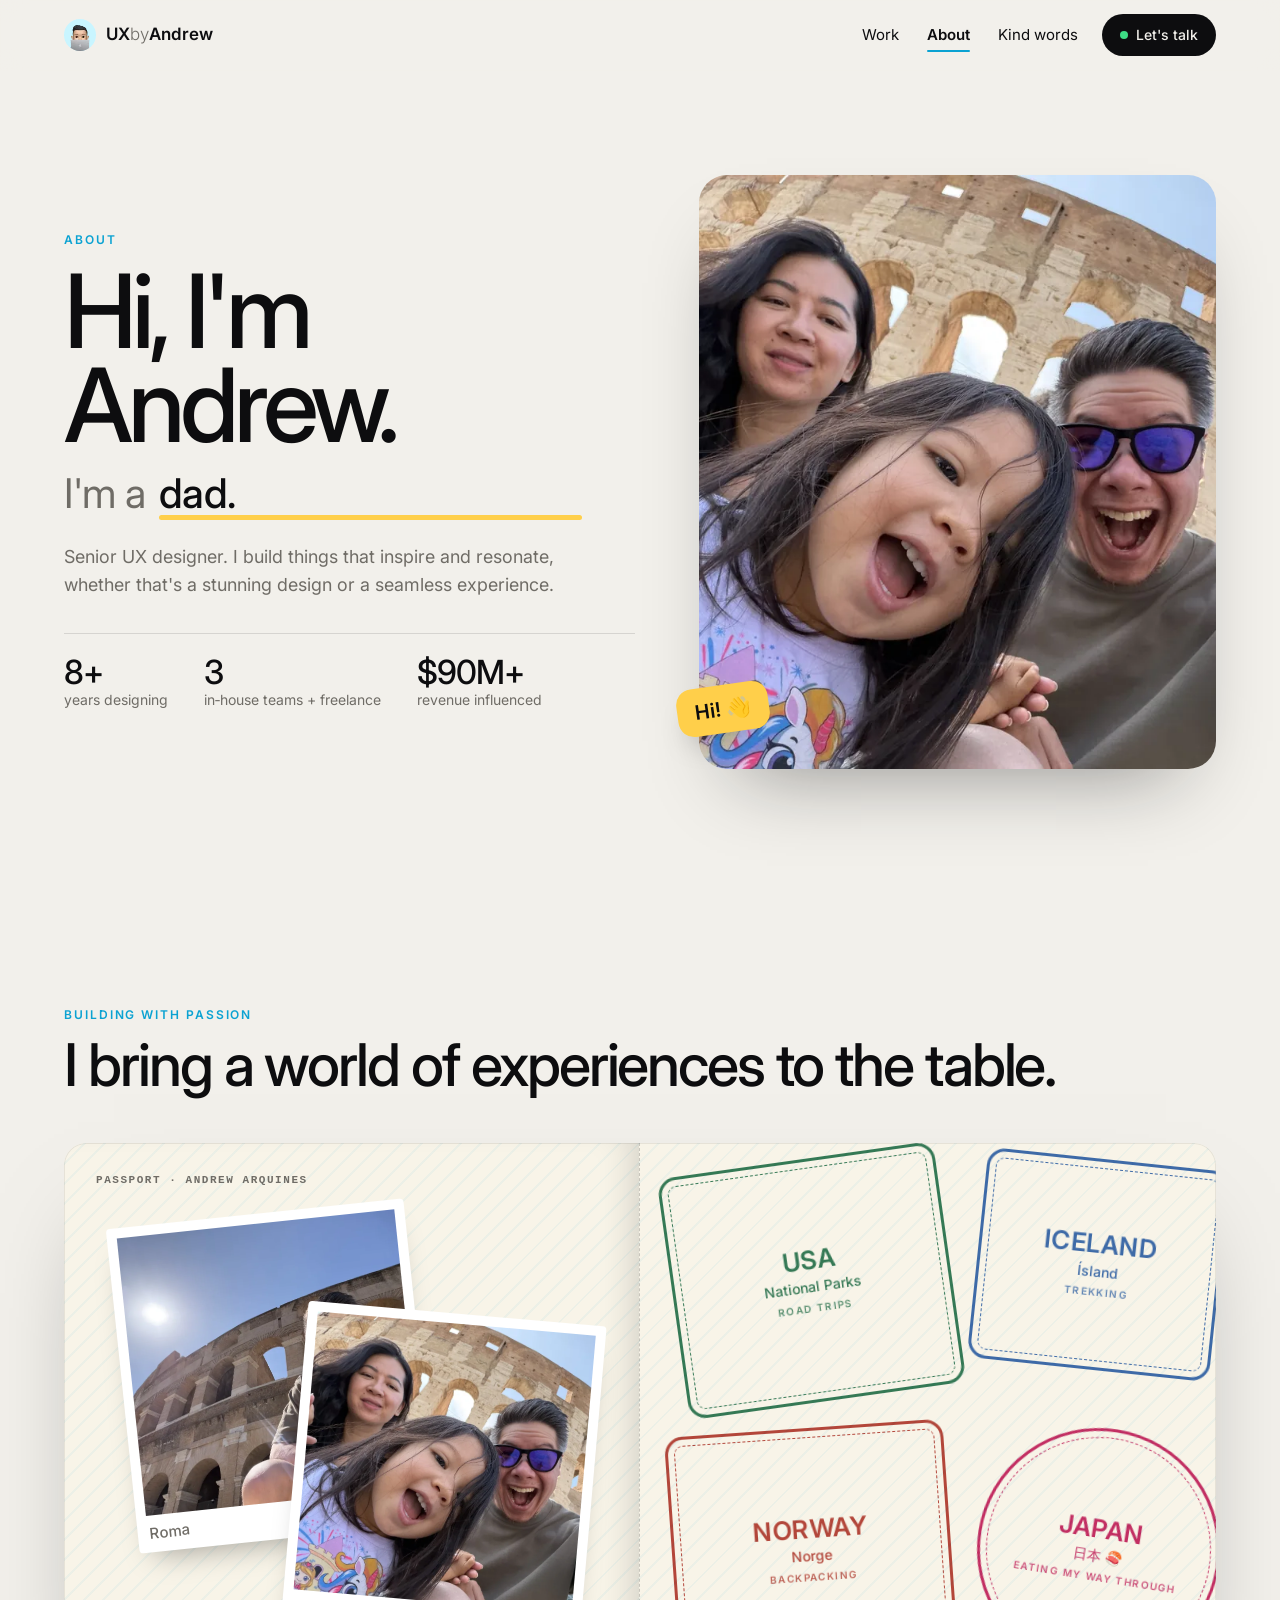
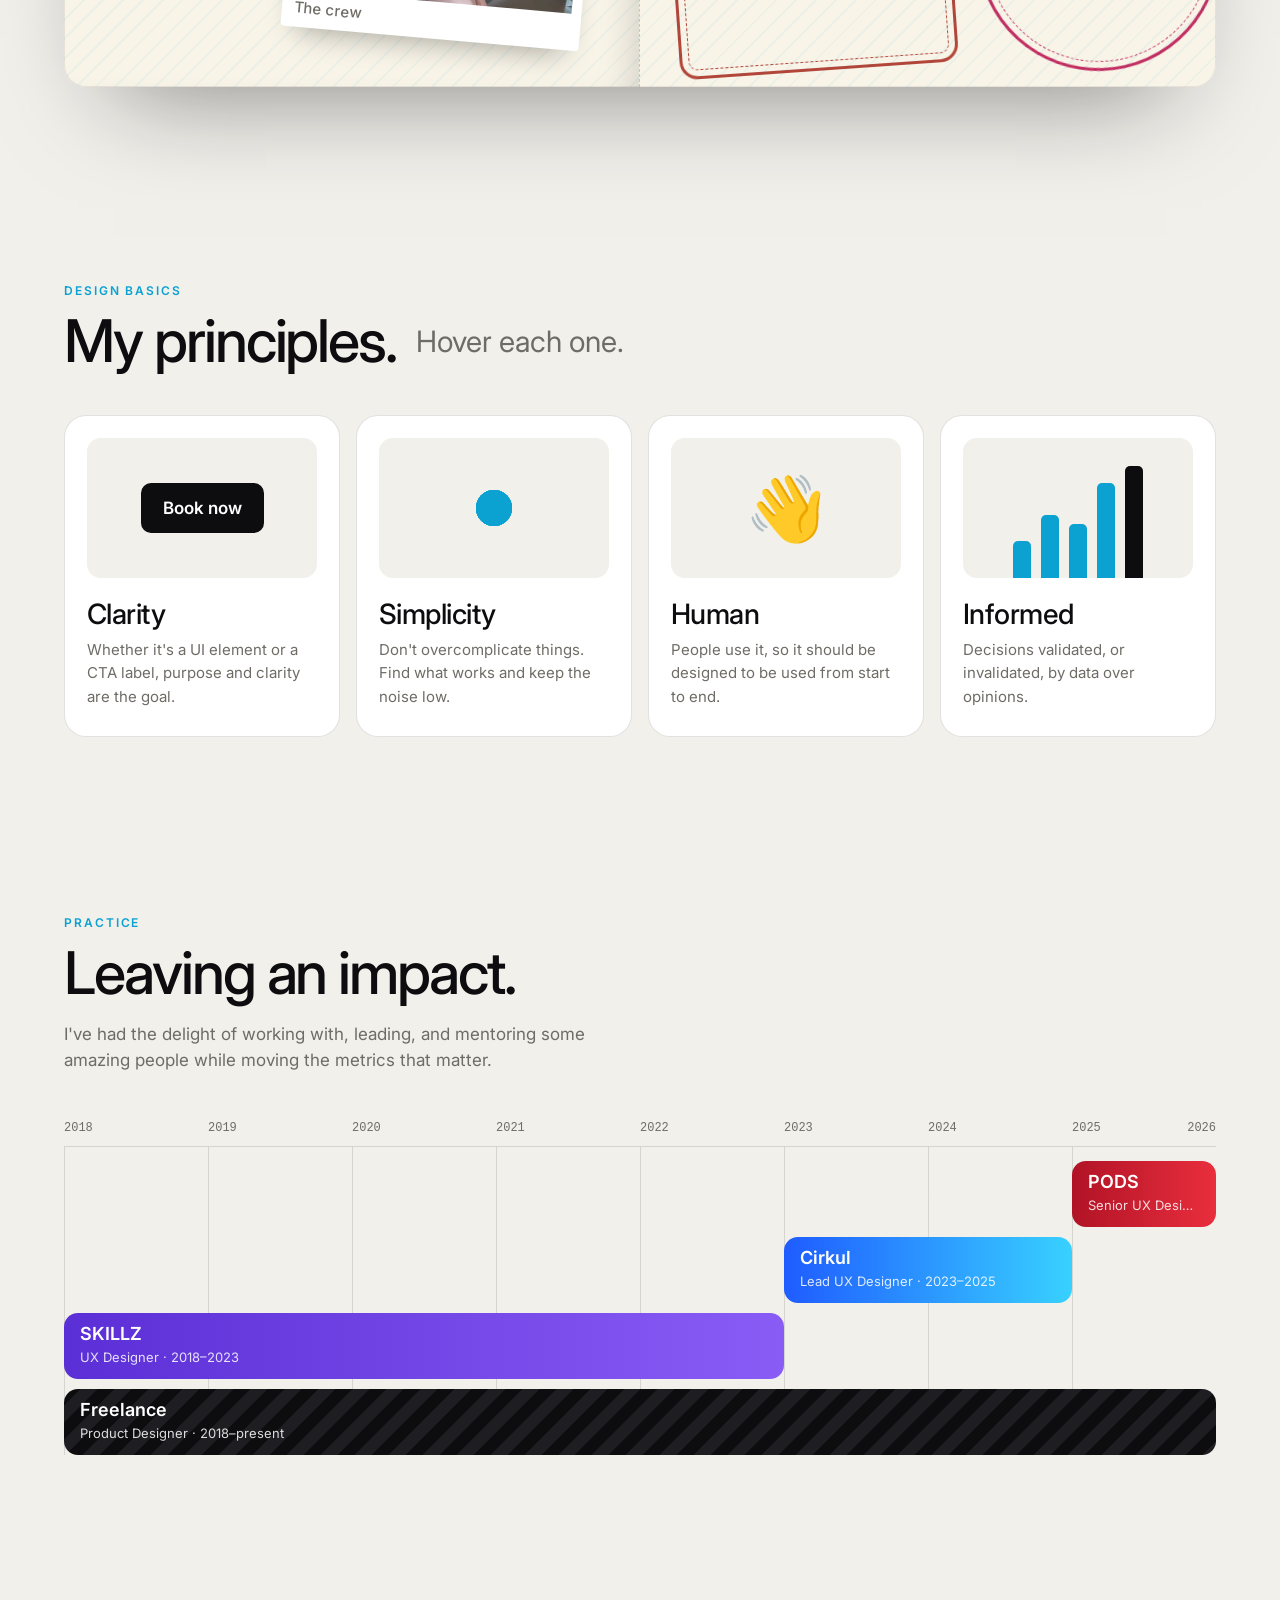
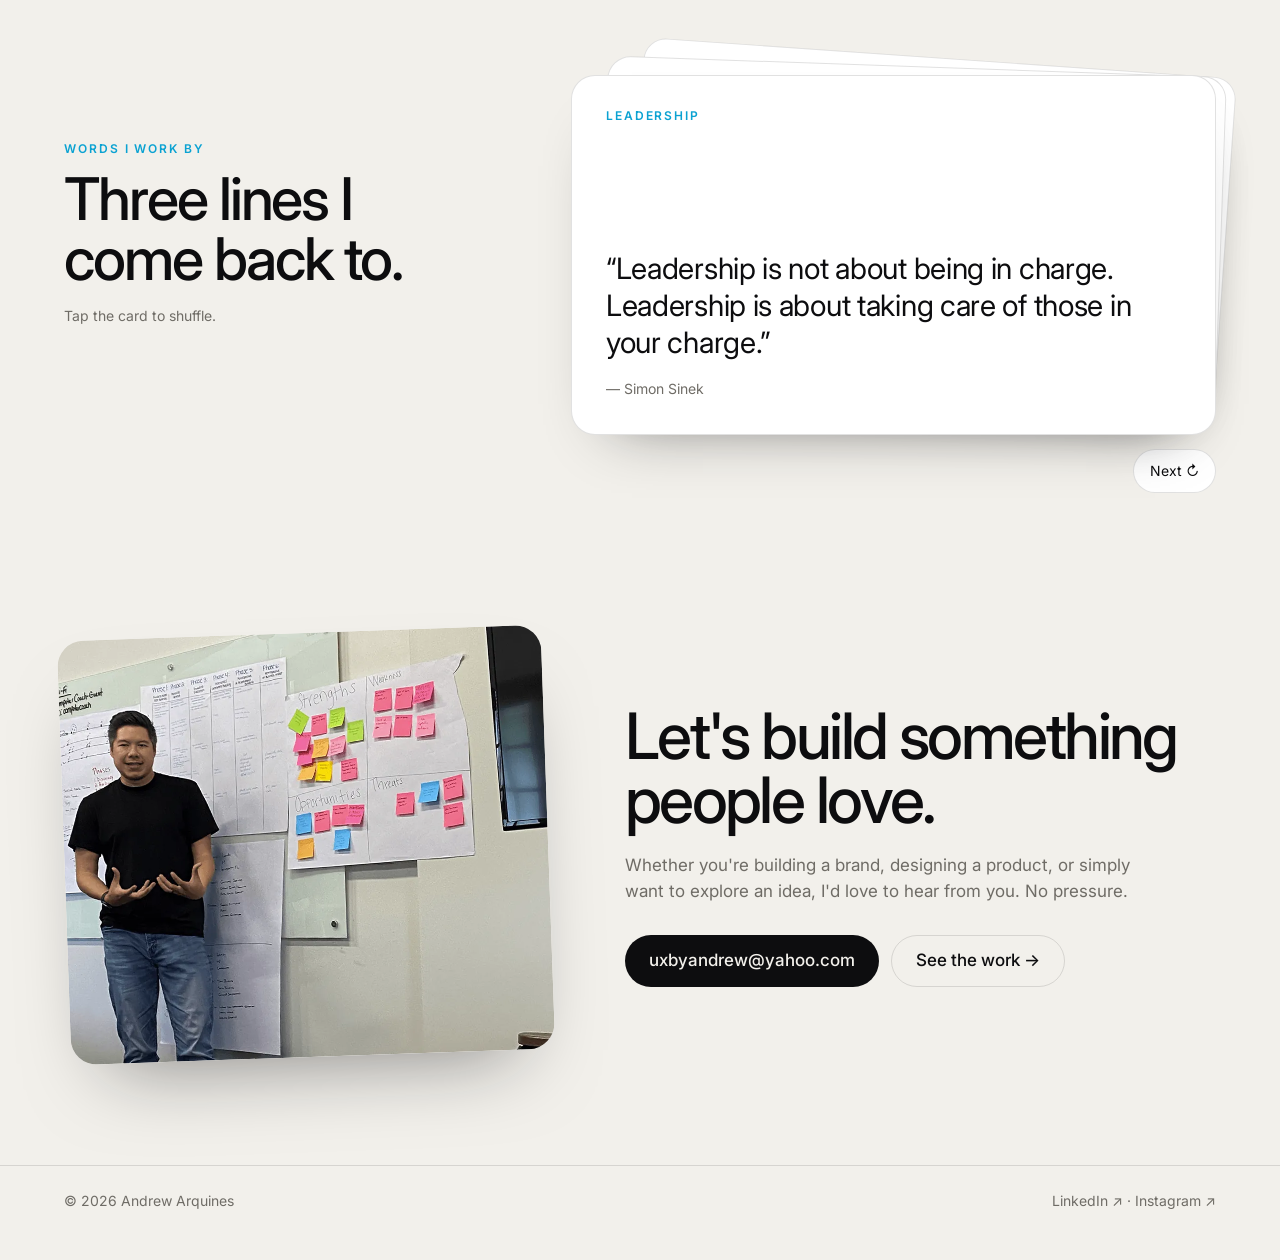
==== about.html @ bbbcfb2d "Add an interactive About page - Hero: 'Hi, I'm Andrew. I'm a ___' cycles designer / dad / husband / " ====
<!DOCTYPE html>
<html lang="en">
<head>
  <meta charset="UTF-8">
  <meta name="viewport" content="width=device-width, initial-scale=1">
  <title>About Andrew — UXbyAndrew</title>
  <meta name="description" content="Andrew Arquines: senior UX designer, dad, husband, son, adventurer, gamer, and collector of experiences.">
  <meta name="theme-color" content="#f2f0eb">
  <meta property="og:title" content="About Andrew — UXbyAndrew">
  <meta property="og:image" content="assets/img/hero-andrew.webp">
  <link rel="icon" href="assets/img/memoji.webp">
  <link rel="preconnect" href="https://fonts.googleapis.com">
  <link rel="preconnect" href="https://fonts.gstatic.com" crossorigin>
  <link href="https://fonts.googleapis.com/css2?family=Inter:wght@300;400;500;600&display=swap" rel="stylesheet">
  <link href="https://api.fontshare.com/v2/css?f[]=chillax@300,400,500,600&display=swap" rel="stylesheet">
  <link rel="stylesheet" href="about.css">
</head>

<body class="ab">
  <a class="skip" href="#main">Skip to content</a>

  <header class="top">
    <a class="top__brand" href="index.html" aria-label="UXbyAndrew, home"><img src="assets/img/memoji.webp" alt="" width="32" height="32"><span>UX<em>by</em>Andrew</span></a>
    <nav class="top__nav" aria-label="Primary">
      <a href="index.html#work">Work</a>
      <a href="about.html" aria-current="page">About</a>
      <a href="index.html#kind-words">Kind words</a>
    </nav>
    <a class="top__cta" href="mailto:uxbyandrew@yahoo.com"><span class="dot" aria-hidden="true"></span>Let's talk</a>
  </header>

  <main id="main">
    <!-- HERO: roles cycle with matching photos -->
    <section class="hero" aria-labelledby="hi">
      <div class="hero__copy">
        <p class="eyebrow">About</p>
        <h1 id="hi" class="hero__h">Hi, I'm Andrew.</h1>
        <p class="roles" aria-live="off">
          <span class="roles__lead">I'm a</span>
          <span class="roles__slot" aria-hidden="true">
            <span class="role is-on" data-img="0">designer.</span>
            <span class="role" data-img="1">dad.</span>
            <span class="role" data-img="1">husband.</span>
            <span class="role" data-img="0">son.</span>
            <span class="role" data-img="2">adventurer.</span>
            <span class="role" data-img="3">gamer.</span>
            <span class="role" data-img="4">collector of experiences.</span>
          </span>
          <span class="visually-hidden">designer, dad, husband, son, adventurer, gamer, and collector of experiences.</span>
        </p>
        <p class="hero__p">Senior UX designer. I build things that inspire and resonate, whether that's a stunning design or a seamless experience.</p>
        <ul class="hero__facts">
          <li><b>8+</b>years designing</li>
          <li><b>3</b>in‑house teams + freelance</li>
          <li><b>$90M+</b>revenue influenced</li>
        </ul>
      </div>
      <div class="hero__media" aria-hidden="true">
        <figure class="ph is-on"><img src="assets/img/hero-andrew.webp" alt="" width="1600" height="1066"></figure>
        <figure class="ph"><img src="assets/img/life-family.webp" alt="" width="1000" height="750"></figure>
        <figure class="ph"><img src="assets/img/life-coast.webp" alt="" width="960" height="721"></figure>
        <figure class="ph ph--emoji"><span>🎮</span></figure>
        <figure class="ph"><img src="assets/img/life-rome.webp" alt="" width="1000" height="750"></figure>
        <span class="hero__sticker">Hi! 👋</span>
      </div>
    </section>

    <!-- PASSPORT -->
    <section class="passport" aria-labelledby="pp-h">
      <div class="pp__head">
        <p class="eyebrow">Building with passion</p>
        <h2 id="pp-h" class="h2">I bring a world of experiences to the table.</h2>
      </div>
      <div class="pp__book">
        <div class="pp__page pp__page--l">
          <p class="pp__label">Passport · Andrew Arquines</p>
          <figure class="pol" style="--r:-6deg"><img src="assets/img/life-rome.webp" alt="Andrew at the Colosseum in Rome" width="1000" height="750" loading="lazy"><figcaption>Roma</figcaption></figure>
          <figure class="pol pol--2" style="--r:5deg"><img src="assets/img/life-family.webp" alt="Andrew with his family at the Colosseum" width="1000" height="750" loading="lazy"><figcaption>The crew</figcaption></figure>
        </div>
        <div class="pp__page pp__page--r">
          <ul class="stamps">
            <li class="stamp stamp--us" style="--r:-8deg;--i:0"><b>USA</b><span>National Parks</span><i>Road trips</i></li>
            <li class="stamp stamp--is" style="--r:6deg;--i:1"><b>Iceland</b><span>Ísland</span><i>Trekking</i></li>
            <li class="stamp stamp--no" style="--r:-4deg;--i:2"><b>Norway</b><span>Norge</span><i>Backpacking</i></li>
            <li class="stamp stamp--jp" style="--r:9deg;--i:3"><b>Japan</b><span>日本 🍣</span><i>Eating my way through</i></li>
          </ul>
        </div>
      </div>
    </section>

    <!-- PRINCIPLES that demonstrate themselves -->
    <section class="principles" aria-labelledby="pr-h">
      <div class="pr__head">
        <p class="eyebrow">Design basics</p>
        <h2 id="pr-h" class="h2">My principles. <span>Hover each one.</span></h2>
      </div>
      <ul class="pr__grid">
        <li class="pr pr--clarity" tabindex="0">
          <div class="pr__demo" aria-hidden="true"><span class="blur">Book now</span></div>
          <h3>Clarity</h3><p>Whether it's a UI element or a CTA label, purpose and clarity are the goal.</p>
        </li>
        <li class="pr pr--simple" tabindex="0">
          <div class="pr__demo" aria-hidden="true"><i></i><i></i><i></i><i></i><i></i><i></i></div>
          <h3>Simplicity</h3><p>Don't overcomplicate things. Find what works and keep the noise low.</p>
        </li>
        <li class="pr pr--human" tabindex="0">
          <div class="pr__demo" aria-hidden="true"><span class="wave">👋</span></div>
          <h3>Human</h3><p>People use it, so it should be designed to be used from start to end.</p>
        </li>
        <li class="pr pr--informed" tabindex="0">
          <div class="pr__demo" aria-hidden="true"><i style="--h:30%"></i><i style="--h:52%"></i><i style="--h:44%"></i><i style="--h:78%"></i><i style="--h:92%"></i></div>
          <h3>Informed</h3><p>Decisions validated, or invalidated, by data over opinions.</p>
        </li>
      </ul>
    </section>

    <!-- PRACTICE timeline -->
    <section class="practice" aria-labelledby="pt-h">
      <div class="pt__head">
        <p class="eyebrow">Practice</p>
        <h2 id="pt-h" class="h2">Leaving an impact.</h2>
        <p class="pt__sub">I've had the delight of working with, leading, and mentoring some amazing people while moving the metrics that matter.</p>
      </div>
      <div class="tl" data-tl>
        <div class="tl__years" aria-hidden="true"><span>2018</span><span>2019</span><span>2020</span><span>2021</span><span>2022</span><span>2023</span><span>2024</span><span>2025</span><span>2026</span></div>
        <ol class="tl__rows">
          <li class="tl__row" style="--a:7;--b:8" tabindex="0">
            <div class="tl__bar tl__bar--pods"><b>PODS</b><span>Senior UX Designer · 2025–2026</span></div>
            <p class="tl__desc">Defined reusable components, layout guidance, and interaction patterns for the PODS design system, improving consistency and cutting implementation ambiguity. <a href="pods-design-system.html">Case study →</a></p>
          </li>
          <li class="tl__row" style="--a:5;--b:7" tabindex="0">
            <div class="tl__bar tl__bar--cirkul"><b>Cirkul</b><span>Lead UX Designer · 2023–2025</span></div>
            <p class="tl__desc">Contributed to $90M+ in revenue and 2M+ products sold through optimized homepage and e‑commerce experiences across 37M+ sessions. <a href="cirkul-homepage.html">Case study →</a></p>
          </li>
          <li class="tl__row" style="--a:0;--b:5" tabindex="0">
            <div class="tl__bar tl__bar--skillz"><b>SKILLZ</b><span>UX Designer · 2018–2023</span></div>
            <p class="tl__desc">Redesigned core information architecture, user flows, and product experiences across the platform, simplifying complex surfaces.</p>
          </li>
          <li class="tl__row tl__row--free" style="--a:0;--b:8" tabindex="0">
            <div class="tl__bar tl__bar--free"><b>Freelance</b><span>Product Designer · 2018–present</span></div>
            <p class="tl__desc">Partnering with product and business teams on prioritization, UX strategy, and customer‑journey improvements across verticals.</p>
          </li>
        </ol>
      </div>
    </section>

    <!-- QUOTES deck -->
    <section class="words" aria-labelledby="wd-h">
      <div class="wd__head">
        <p class="eyebrow">Words I work by</p>
        <h2 id="wd-h" class="h2">Three lines I come back to.</h2>
        <p class="wd__hint">Tap the card to shuffle.</p>
      </div>
      <div class="deck" data-deck>
        <figure class="card" style="--i:0"><p class="card__k">Leadership</p><blockquote>“Leadership is not about being in charge. Leadership is about taking care of those in your charge.”</blockquote><figcaption>Simon Sinek</figcaption></figure>
        <figure class="card" style="--i:1"><p class="card__k">Life</p><blockquote>“Courage is what it takes to stand up and speak; courage is also what it takes to sit down and listen.”</blockquote><figcaption>Winston Churchill</figcaption></figure>
        <figure class="card" style="--i:2"><p class="card__k">Work</p><blockquote>“Working hard for something we do not care about is called stress; working hard for something we love is called passion.”</blockquote><figcaption>Simon Sinek</figcaption></figure>
        <button type="button" class="deck__btn" aria-label="Next quote">Next ↻</button>
      </div>
    </section>

    <!-- CTA -->
    <section class="end" aria-labelledby="end-h">
      <figure class="end__img"><img src="assets/img/andrew-workshop.webp" alt="Andrew leading a workshop in front of a wall of sticky notes" width="900" height="789" loading="lazy"></figure>
      <div>
        <h2 id="end-h" class="end__h">Let's build something people love.</h2>
        <p class="end__p">Whether you're building a brand, designing a product, or simply want to explore an idea, I'd love to hear from you. No pressure.</p>
        <div class="end__act">
          <a class="btn" href="mailto:uxbyandrew@yahoo.com">uxbyandrew@yahoo.com</a>
          <a class="btn btn--ghost" href="index.html#work">See the work →</a>
        </div>
      </div>
    </section>
  </main>

  <footer class="foot">
    <span>© <span data-year>2026</span> Andrew Arquines</span>
    <span><a href="https://www.linkedin.com/in/andrewarq/" target="_blank" rel="noopener">LinkedIn ↗</a> · <a href="https://www.instagram.com/uxbyandrew" target="_blank" rel="noopener">Instagram ↗</a></span>
  </footer>
  <script src="about.js" defer></script>
</body>
</html>
---- about.css ----
/* About page — light, warm, personal. Standalone. */
:root {
  --paper: #f2f0eb; --paper-2: #e8e5dd; --ink: #0d0d0f; --muted: #6f6c66; --line: rgba(13, 13, 15, .12);
  --accent: #0ba2d2; --accent-hi: #38d1ff; --accent-soft: #c9f5ff; --sun: #ffcf4a; --coral: #ff6b5e;
  --display: "Chillax", "Inter", system-ui, sans-serif; --body: "Inter", system-ui, -apple-system, sans-serif;
  --gutter: clamp(20px, 5vw, 72px); --max: 1280px; --ease: cubic-bezier(.22, 1, .36, 1);
}
*, *::before, *::after { box-sizing: border-box; }
html { -webkit-text-size-adjust: 100%; overflow-x: hidden; overflow-x: clip; scroll-behavior: smooth; }
body { margin: 0; background: var(--paper); color: var(--ink); font: 400 17px/1.55 var(--body); -webkit-font-smoothing: antialiased; }
img { display: block; max-width: 100%; height: auto; }
a { color: inherit; text-decoration: none; }
h1, h2, h3, p, figure, blockquote, ul, ol { margin: 0; padding: 0; }
ul, ol { list-style: none; }
button { font: inherit; color: inherit; }
::selection { background: var(--accent-hi); }
:focus-visible { outline: 2px solid var(--accent); outline-offset: 4px; border-radius: 6px; }
.visually-hidden { position: absolute !important; width: 1px; height: 1px; overflow: hidden; clip: rect(0 0 0 0); white-space: nowrap; }
.skip { position: fixed; left: 16px; top: -60px; z-index: 200; background: var(--ink); color: var(--paper); padding: 10px 16px; border-radius: 999px; }
.skip:focus { top: 16px; }
.eyebrow { font: 600 12px/1 var(--body); letter-spacing: .16em; text-transform: uppercase; color: var(--accent); }
.h2 { margin-top: 14px; font: 500 clamp(34px, 4.6vw, 68px)/1.02 var(--display); letter-spacing: -.035em; text-wrap: balance; }
.h2 span { color: var(--muted); font-weight: 400; font-size: .5em; letter-spacing: 0; vertical-align: .35em; margin-left: .3em; }

/* Header */
.top { position: sticky; top: 0; z-index: 50; display: flex; align-items: center; gap: 24px; padding: 14px var(--gutter); background: color-mix(in srgb, var(--paper) 82%, transparent); backdrop-filter: blur(12px); -webkit-backdrop-filter: blur(12px); border-bottom: 1px solid transparent; transition: border-color .3s; }
.top.scrolled { border-color: var(--line); }
.top__brand { display: flex; align-items: center; gap: 10px; font: 600 17px/1 var(--display); margin-right: auto; }
.top__brand img { border-radius: 50%; background: var(--accent-soft); }
.top__brand em { font-style: normal; font-weight: 300; color: var(--muted); }
.top__nav { display: flex; gap: 28px; font-size: 15px; }
.top__nav a { position: relative; padding: 4px 0; }
.top__nav a[aria-current] { font-weight: 600; }
.top__nav a[aria-current]::after { content: ""; position: absolute; left: 0; right: 0; bottom: -2px; height: 2px; background: var(--accent); border-radius: 2px; }
.top__cta { display: inline-flex; align-items: center; gap: 8px; padding: 10px 18px; border-radius: 999px; background: var(--ink); color: var(--paper); font-size: 14px; font-weight: 500; transition: background .3s; }
.top__cta:hover { background: var(--accent); }
.dot { width: 8px; height: 8px; border-radius: 50%; background: #3ddc84; box-shadow: 0 0 0 0 rgba(61, 220, 132, .6); animation: pulse 2s infinite; }
@keyframes pulse { 70% { box-shadow: 0 0 0 9px rgba(61, 220, 132, 0); } 100% { box-shadow: 0 0 0 0 rgba(61, 220, 132, 0); } }

/* Hero */
.hero { max-width: var(--max); margin: 0 auto; padding: clamp(40px, 7vh, 88px) var(--gutter) clamp(80px, 10vh, 120px); display: grid; grid-template-columns: minmax(0, 1.05fr) minmax(0, .95fr); gap: clamp(32px, 5vw, 80px); align-items: center; min-height: calc(100svh - 70px); }
.hero__h { margin-top: 18px; font: 500 clamp(56px, 8vw, 128px)/.92 var(--display); letter-spacing: -.05em; }
.roles { margin-top: 18px; display: flex; flex-wrap: wrap; align-items: baseline; gap: 0 .35em; font: 400 clamp(26px, 3.2vw, 46px)/1.15 var(--display); letter-spacing: -.02em; color: var(--muted); }
.roles__slot { position: relative; display: inline-grid; color: var(--ink); font-weight: 500; }
.role { grid-area: 1 / 1; white-space: nowrap; opacity: 0; transform: translateY(60%); filter: blur(6px); transition: opacity .5s var(--ease), transform .7s var(--ease), filter .5s; }
.role.is-on { opacity: 1; transform: none; filter: none; }
.role.is-out { opacity: 0; transform: translateY(-60%); }
.role::after { content: ""; position: absolute; left: 0; right: 0; bottom: -.06em; height: .12em; background: var(--sun); z-index: -1; border-radius: 4px; transform-origin: 0 50%; transform: scaleX(0); transition: transform .6s var(--ease) .2s; }
.role.is-on::after { transform: scaleX(1); }
.hero__p { margin-top: 26px; max-width: 46ch; font-size: clamp(17px, 1.4vw, 20px); color: var(--muted); }
.hero__facts { display: flex; flex-wrap: wrap; gap: 14px 36px; margin-top: 34px; padding-top: 22px; border-top: 1px solid var(--line); }
.hero__facts li { font-size: 14px; color: var(--muted); }
.hero__facts b { display: block; font: 500 clamp(28px, 2.6vw, 38px)/1 var(--display); color: var(--ink); letter-spacing: -.03em; }
.hero__media { position: relative; aspect-ratio: 4 / 4.6; }
.ph { position: absolute; inset: 0; border-radius: 28px; overflow: hidden; opacity: 0; transform: scale(1.04) rotate(1.5deg); transition: opacity .8s var(--ease), transform 1.2s var(--ease); box-shadow: 0 40px 80px -40px rgba(13, 13, 15, .45); }
.ph img { width: 100%; height: 100%; object-fit: cover; }
.ph.is-on { opacity: 1; transform: none; }
.ph--emoji { display: grid; place-items: center; background: radial-gradient(circle at 50% 40%, var(--accent-soft), #9be3f5); font-size: clamp(120px, 16vw, 220px); }
.ph--emoji span { animation: bob 2.4s ease-in-out infinite; }
@keyframes bob { 50% { transform: translateY(-12px) rotate(-6deg); } }
.hero__sticker { position: absolute; left: -22px; bottom: 36px; z-index: 2; padding: 14px 18px; border-radius: 16px; background: var(--sun); font: 600 20px/1 var(--display); transform: rotate(-8deg); box-shadow: 0 16px 30px -14px rgba(0, 0, 0, .35); transition: transform .5s cubic-bezier(.34, 1.56, .64, 1); cursor: default; }
.hero__sticker:hover { transform: rotate(4deg) scale(1.1); }

/* Passport */
.passport { max-width: var(--max); margin: 0 auto; padding: clamp(80px, 12vh, 140px) var(--gutter); }
.pp__book { display: grid; grid-template-columns: 1fr 1fr; margin-top: 48px; border-radius: 22px; overflow: hidden; background: #f8f4e8; box-shadow: 0 50px 100px -50px rgba(13, 13, 15, .5), inset 0 0 0 1px rgba(13, 13, 15, .08);
  background-image: repeating-linear-gradient(135deg, rgba(11, 162, 210, .05) 0 2px, transparent 2px 14px); }
.pp__page { position: relative; min-height: 460px; padding: 32px; }
.pp__page--l { border-right: 1px dashed rgba(13, 13, 15, .2); box-shadow: inset -30px 0 40px -30px rgba(13, 13, 15, .2); }
.pp__label { font: 600 11px/1 ui-monospace, Menlo, monospace; letter-spacing: .14em; text-transform: uppercase; color: var(--muted); }
.pol { position: absolute; width: 52%; padding: 10px 10px 0; background: #fff; border-radius: 4px; box-shadow: 0 18px 30px -16px rgba(0, 0, 0, .35); transform: rotate(var(--r)); left: 10%; top: 70px; transition: transform .5s var(--ease); }
.pol--2 { left: 40%; top: 170px; }
.pol:hover { transform: rotate(0) scale(1.05); z-index: 3; }
.pol img { aspect-ratio: 1; object-fit: cover; }
.pol figcaption { padding: 10px 2px 12px; font: 500 15px/1 var(--display); color: var(--muted); }
.stamps { display: grid; grid-template-columns: 1fr 1fr; gap: 26px; height: 100%; align-content: center; }
.stamp { --c: var(--accent); position: relative; display: grid; justify-items: center; align-content: center; gap: 4px; aspect-ratio: 1.15; padding: 14px; border: 3px solid var(--c); border-radius: 18px; color: var(--c); text-align: center; transform: rotate(var(--r));
  outline: 1.5px dashed var(--c); outline-offset: -10px; mix-blend-mode: multiply; }
.stamp b { font: 600 clamp(20px, 2vw, 28px)/1 var(--display); letter-spacing: .02em; text-transform: uppercase; }
.stamp span { font-size: 14px; font-weight: 500; }
.stamp i { font: 600 10px/1.2 var(--body); font-style: normal; letter-spacing: .14em; text-transform: uppercase; opacity: .8; }
.stamp--us { --c: #1f6f4a; } .stamp--is { --c: #2a5fb0; } .stamp--no { --c: #b0342a; } .stamp--jp { --c: #c2185b; border-radius: 50%; aspect-ratio: 1; }
.js .stamp { opacity: 0; transform: rotate(var(--r)) scale(1.8); }
.js .stamps.is-in .stamp { animation: thump .5s cubic-bezier(.2, .9, .3, 1.2) forwards; animation-delay: calc(.2s + var(--i) * .35s); }
@keyframes thump { 0% { opacity: 0; transform: rotate(var(--r)) scale(1.8); } 60% { opacity: .95; transform: rotate(var(--r)) scale(.94); } 100% { opacity: .9; transform: rotate(var(--r)) scale(1); } }

/* Principles */
.principles { max-width: var(--max); margin: 0 auto; padding: clamp(60px, 10vh, 120px) var(--gutter); }
.pr__grid { display: grid; grid-template-columns: repeat(4, 1fr); gap: 16px; margin-top: 44px; }
.pr { padding: 22px 22px 28px; border-radius: 22px; background: #fff; border: 1px solid var(--line); cursor: default; transition: transform .5s var(--ease), box-shadow .5s; }
.pr:hover, .pr:focus-visible { transform: translateY(-6px); box-shadow: 0 30px 50px -30px rgba(13, 13, 15, .35); }
.pr__demo { position: relative; height: 140px; border-radius: 14px; background: var(--paper); display: grid; place-items: center; overflow: hidden; margin-bottom: 22px; }
.pr h3 { font: 500 28px/1 var(--display); letter-spacing: -.02em; }
.pr p { margin-top: 10px; font-size: 15px; color: var(--muted); }
/* clarity: blurry → sharp */
.blur { padding: 12px 22px; border-radius: 10px; background: var(--ink); color: #fff; font-weight: 600; filter: blur(6px); opacity: .5; transform: scale(.9); transition: filter .6s var(--ease), opacity .6s, transform .6s var(--ease); }
.pr--clarity:hover .blur, .pr--clarity:focus-visible .blur, .pr--clarity.demo .blur { filter: none; opacity: 1; transform: none; }
/* simplicity: clutter → one */
.pr--simple .pr__demo i { position: absolute; width: 36px; height: 36px; border-radius: 8px; background: var(--accent); opacity: .7; transition: transform .7s var(--ease), border-radius .7s, opacity .5s, background .5s; }
.pr--simple .pr__demo i:nth-child(1) { transform: translate(-70px, -30px) rotate(20deg); background: var(--coral); }
.pr--simple .pr__demo i:nth-child(2) { transform: translate(60px, -36px) rotate(-12deg); background: var(--sun); }
.pr--simple .pr__demo i:nth-child(3) { transform: translate(-40px, 34px) rotate(40deg) scale(.7); }
.pr--simple .pr__demo i:nth-child(4) { transform: translate(74px, 26px) rotate(8deg) scale(.8); background: #8a5cf6; }
.pr--simple .pr__demo i:nth-child(5) { transform: translate(6px, -48px) scale(.6); background: var(--coral); }
.pr--simple .pr__demo i:nth-child(6) { transform: translate(-6px, 44px) rotate(-30deg) scale(.6); background: var(--sun); }
.pr--simple:hover .pr__demo i, .pr--simple:focus-visible .pr__demo i, .pr--simple.demo .pr__demo i { transform: none; border-radius: 50%; background: var(--accent); opacity: 1; }
/* human: wave */
.wave { font-size: 64px; display: inline-block; transform-origin: 70% 80%; }
.pr--human:hover .wave, .pr--human:focus-visible .wave, .pr--human.demo .wave { animation: wave 1.2s ease-in-out; }
@keyframes wave { 15%, 45% { transform: rotate(16deg); } 30%, 60% { transform: rotate(-10deg); } 75%, 100% { transform: rotate(0); } }
/* informed: bars rise */
.pr--informed .pr__demo { display: flex; align-items: flex-end; justify-content: center; gap: 10px; padding: 18px 0 0; }
.pr--informed .pr__demo i { width: 18px; height: 8%; border-radius: 5px 5px 0 0; background: var(--accent); transition: height .8s var(--ease); }
.pr--informed .pr__demo i:last-child { background: var(--ink); }
.pr--informed:hover .pr__demo i, .pr--informed:focus-visible .pr__demo i, .pr--informed.demo .pr__demo i { height: var(--h); }
.pr--informed .pr__demo i:nth-child(2) { transition-delay: .06s; } .pr--informed .pr__demo i:nth-child(3) { transition-delay: .12s; } .pr--informed .pr__demo i:nth-child(4) { transition-delay: .18s; } .pr--informed .pr__demo i:nth-child(5) { transition-delay: .24s; }

/* Practice timeline */
.practice { max-width: var(--max); margin: 0 auto; padding: clamp(60px, 10vh, 120px) var(--gutter); }
.pt__sub { margin-top: 18px; max-width: 52ch; color: var(--muted); }
.tl { margin-top: 48px; --cols: 8; }
.tl__years { display: grid; grid-template-columns: repeat(var(--cols), 1fr) 0; font: 500 12px/1 ui-monospace, Menlo, monospace; color: var(--muted); padding-bottom: 12px; border-bottom: 1px solid var(--line); }
.tl__years span:last-child { justify-self: end; }
.tl__rows { position: relative; display: grid; gap: 10px; padding-top: 14px;
  background-image: repeating-linear-gradient(90deg, var(--line) 0 1px, transparent 1px calc(100% / var(--cols))); }
.tl__row { position: relative; padding: 0; outline: none; }
.tl__bar { position: relative; margin-left: calc(var(--a) / var(--cols) * 100%); width: calc((var(--b) - var(--a)) / var(--cols) * 100%); min-height: 58px; padding: 12px 16px; border-radius: 14px; display: flex; flex-direction: column; justify-content: center; color: #fff; overflow: hidden; cursor: default;
  transform-origin: 0 50%; transition: transform 1s var(--ease), box-shadow .4s; }
.tl__bar b { font: 600 18px/1 var(--display); }
.tl__bar span { margin-top: 4px; font-size: 13px; opacity: .85; white-space: nowrap; }
.tl__bar--pods { background: linear-gradient(90deg, #b11326, #e92e3d); }
.tl__bar--cirkul { background: linear-gradient(90deg, #1f5cff, #38d1ff); }
.tl__bar--skillz { background: linear-gradient(90deg, #5b2fd6, #8a5cf6); }
.tl__bar--free { background: repeating-linear-gradient(135deg, #0d0d0f 0 12px, #1d1d22 12px 24px); }
.js .tl .tl__bar { transform: scaleX(0); }
.js .tl.is-in .tl__bar { transform: none; }
.js .tl.is-in .tl__row:nth-child(2) .tl__bar { transition-delay: .12s; } .js .tl.is-in .tl__row:nth-child(3) .tl__bar { transition-delay: .24s; } .js .tl.is-in .tl__row:nth-child(4) .tl__bar { transition-delay: .36s; }
.tl__desc { display: grid; grid-template-rows: 0fr; margin-left: calc(var(--a) / var(--cols) * 100%); max-width: 70ch; color: var(--muted); font-size: 15px; transition: grid-template-rows .5s var(--ease), padding .5s var(--ease); }
.tl__desc { overflow: hidden; max-height: 0; padding: 0 4px; transition: max-height .5s var(--ease), padding .5s var(--ease); }
.tl__row:hover .tl__desc, .tl__row:focus-within .tl__desc, .tl__row.open .tl__desc { max-height: 120px; padding: 10px 4px 8px; }
.tl__row:hover .tl__bar, .tl__row:focus-within .tl__bar { box-shadow: 0 20px 40px -20px rgba(13, 13, 15, .5); }
.tl__desc a { color: var(--accent); font-weight: 600; white-space: nowrap; }
.tl__row--free .tl__desc { margin-left: 0; }

/* Words deck */
.words { max-width: var(--max); margin: 0 auto; padding: clamp(60px, 10vh, 120px) var(--gutter); display: grid; grid-template-columns: .8fr 1.2fr; gap: clamp(32px, 6vw, 96px); align-items: center; }
.wd__hint { margin-top: 16px; color: var(--muted); font-size: 14px; }
.deck { position: relative; height: 360px; --top: 0; }
.card { position: absolute; inset: 0; display: flex; flex-direction: column; padding: 34px; border-radius: 24px; background: #fff; border: 1px solid var(--line); cursor: pointer; user-select: none;
  --k: calc(mod(var(--i) - var(--top) + 3, 3));
  transform: translate(calc(var(--k) * 18px), calc(var(--k) * -16px)) rotate(calc(var(--k) * 2deg)) scale(calc(1 - var(--k) * .04));
  z-index: calc(10 - var(--k)); box-shadow: 0 30px 60px -40px rgba(13, 13, 15, .45); transition: transform .6s var(--ease), opacity .4s; }
.card__k { font: 600 12px/1 var(--body); letter-spacing: .16em; text-transform: uppercase; color: var(--accent); }
.card blockquote { margin: auto 0 0; font: 400 clamp(22px, 2.3vw, 32px)/1.25 var(--display); letter-spacing: -.01em; }
.card figcaption { margin-top: 18px; font-size: 14px; color: var(--muted); }
.card figcaption::before { content: "— "; }
.card.fly { transform: translate(-60%, 20px) rotate(-14deg); opacity: 0; }
.deck__btn { position: absolute; right: 0; bottom: -58px; padding: 10px 16px; border-radius: 999px; border: 1px solid var(--line); background: #fff; font-size: 14px; cursor: pointer; }
.deck__btn:hover { border-color: var(--ink); }

/* End */
.end { max-width: var(--max); margin: 0 auto; padding: clamp(80px, 12vh, 140px) var(--gutter); display: grid; grid-template-columns: .9fr 1.1fr; gap: clamp(32px, 6vw, 96px); align-items: center; }
.end__img { border-radius: 26px; overflow: hidden; transform: rotate(-2deg); box-shadow: 0 40px 80px -40px rgba(13, 13, 15, .5); }
.end__h { font: 500 clamp(36px, 5vw, 76px)/1 var(--display); letter-spacing: -.04em; }
.end__p { margin-top: 20px; max-width: 46ch; color: var(--muted); }
.end__act { display: flex; flex-wrap: wrap; gap: 12px; margin-top: 30px; }
.btn { display: inline-flex; align-items: center; min-height: 52px; padding: 0 24px; border-radius: 999px; background: var(--ink); color: var(--paper); font-weight: 500; transition: background .3s; }
.btn:hover { background: var(--accent); }
.btn--ghost { background: none; color: var(--ink); border: 1px solid var(--line); }
.btn--ghost:hover { background: none; border-color: var(--ink); }
.foot { display: flex; justify-content: space-between; flex-wrap: wrap; gap: 12px; max-width: var(--max); margin: 0 auto; padding: 24px var(--gutter) 48px; border-top: 1px solid var(--line); font-size: 14px; color: var(--muted); }
.foot a:hover { color: var(--ink); }

/* Reveal */
.js [data-r] { opacity: 0; transform: translateY(24px); transition: opacity .9s var(--ease), transform 1s var(--ease); }
.js [data-r].is-in { opacity: 1; transform: none; }

/* Responsive */
@media (max-width: 960px) {
  .hero { grid-template-columns: 1fr; min-height: 0; }
  .hero__media { max-width: 520px; width: 100%; justify-self: center; aspect-ratio: 4 / 3.4; order: -1; }
  .pr__grid { grid-template-columns: 1fr 1fr; }
  .words, .end { grid-template-columns: 1fr; }
}
@media (max-width: 760px) {
  .top__nav { display: none; }
  .hero__sticker { left: 10px; bottom: -14px; font-size: 16px; }
  .pp__book { grid-template-columns: 1fr; }
  .pp__page { min-height: 0; } .pp__page--l { height: 360px; border-right: 0; border-bottom: 1px dashed rgba(13, 13, 15, .2); box-shadow: none; }
  .stamps { gap: 18px; }
  .pr__grid { grid-template-columns: 1fr; }
  .tl__years { font-size: 9px; } .tl__years span:nth-child(even) { visibility: hidden; }
  .tl__bar { min-height: 50px; padding: 8px 10px; } .tl__bar b { font-size: 14px; } .tl__bar span { font-size: 10px; white-space: normal; }
  .tl__desc { margin-left: 0; }
  .deck { height: 320px; } .card { padding: 24px; }
}
@media (prefers-reduced-motion: reduce) {
  html { scroll-behavior: auto; }
  *, *::before, *::after { animation-duration: .001ms !important; animation-iteration-count: 1 !important; transition-duration: .001ms !important; transition-delay: 0s !important; }
  .js .stamp { opacity: .9; transform: rotate(var(--r)); }
}
html:not(.js) .stamp { opacity: .9; }
.deck { margin-top: 40px; }
.tl__bar span { overflow: hidden; text-overflow: ellipsis; }
@media (max-width: 760px) {
  .tl { --cols: 1; }
  .tl__years { display: none; }
  .tl__rows { background: none; }
  .tl__bar { margin-left: 0 !important; width: 100% !important; }
  .tl__bar span { white-space: nowrap; }
}
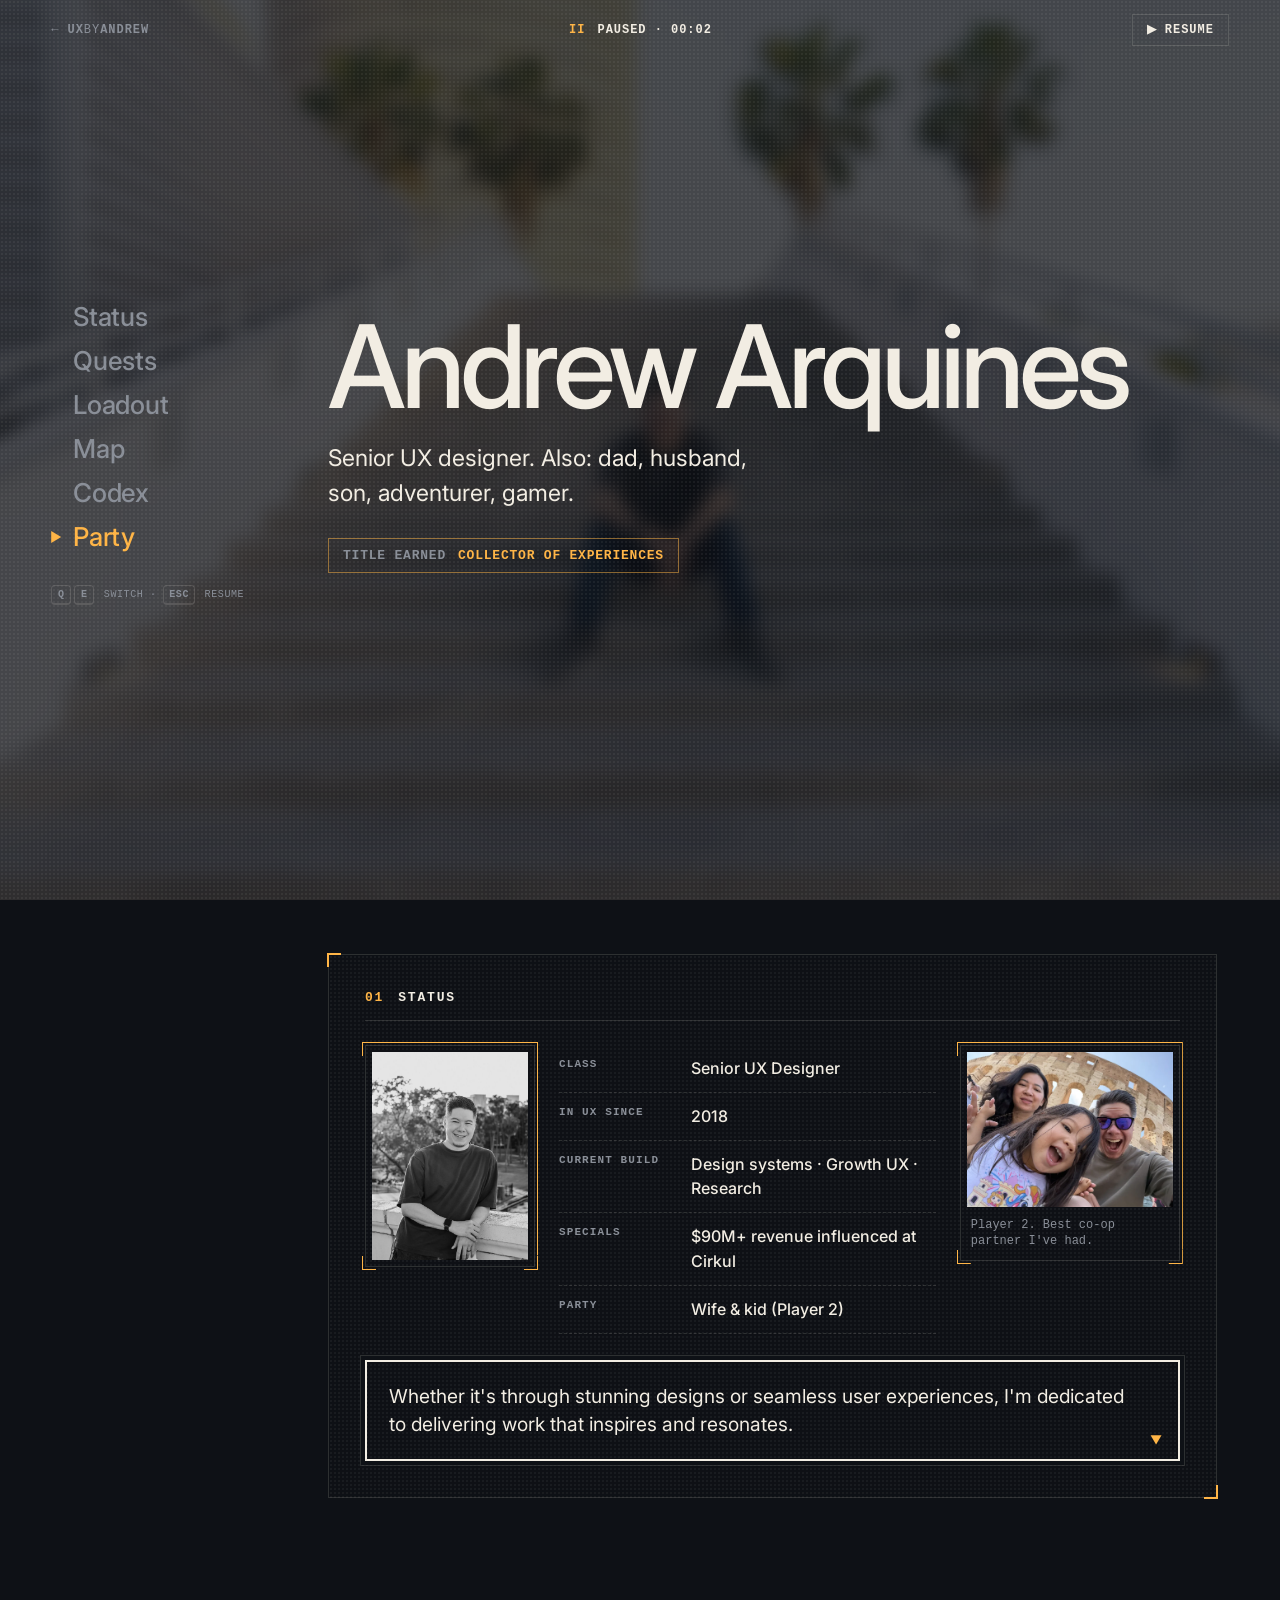
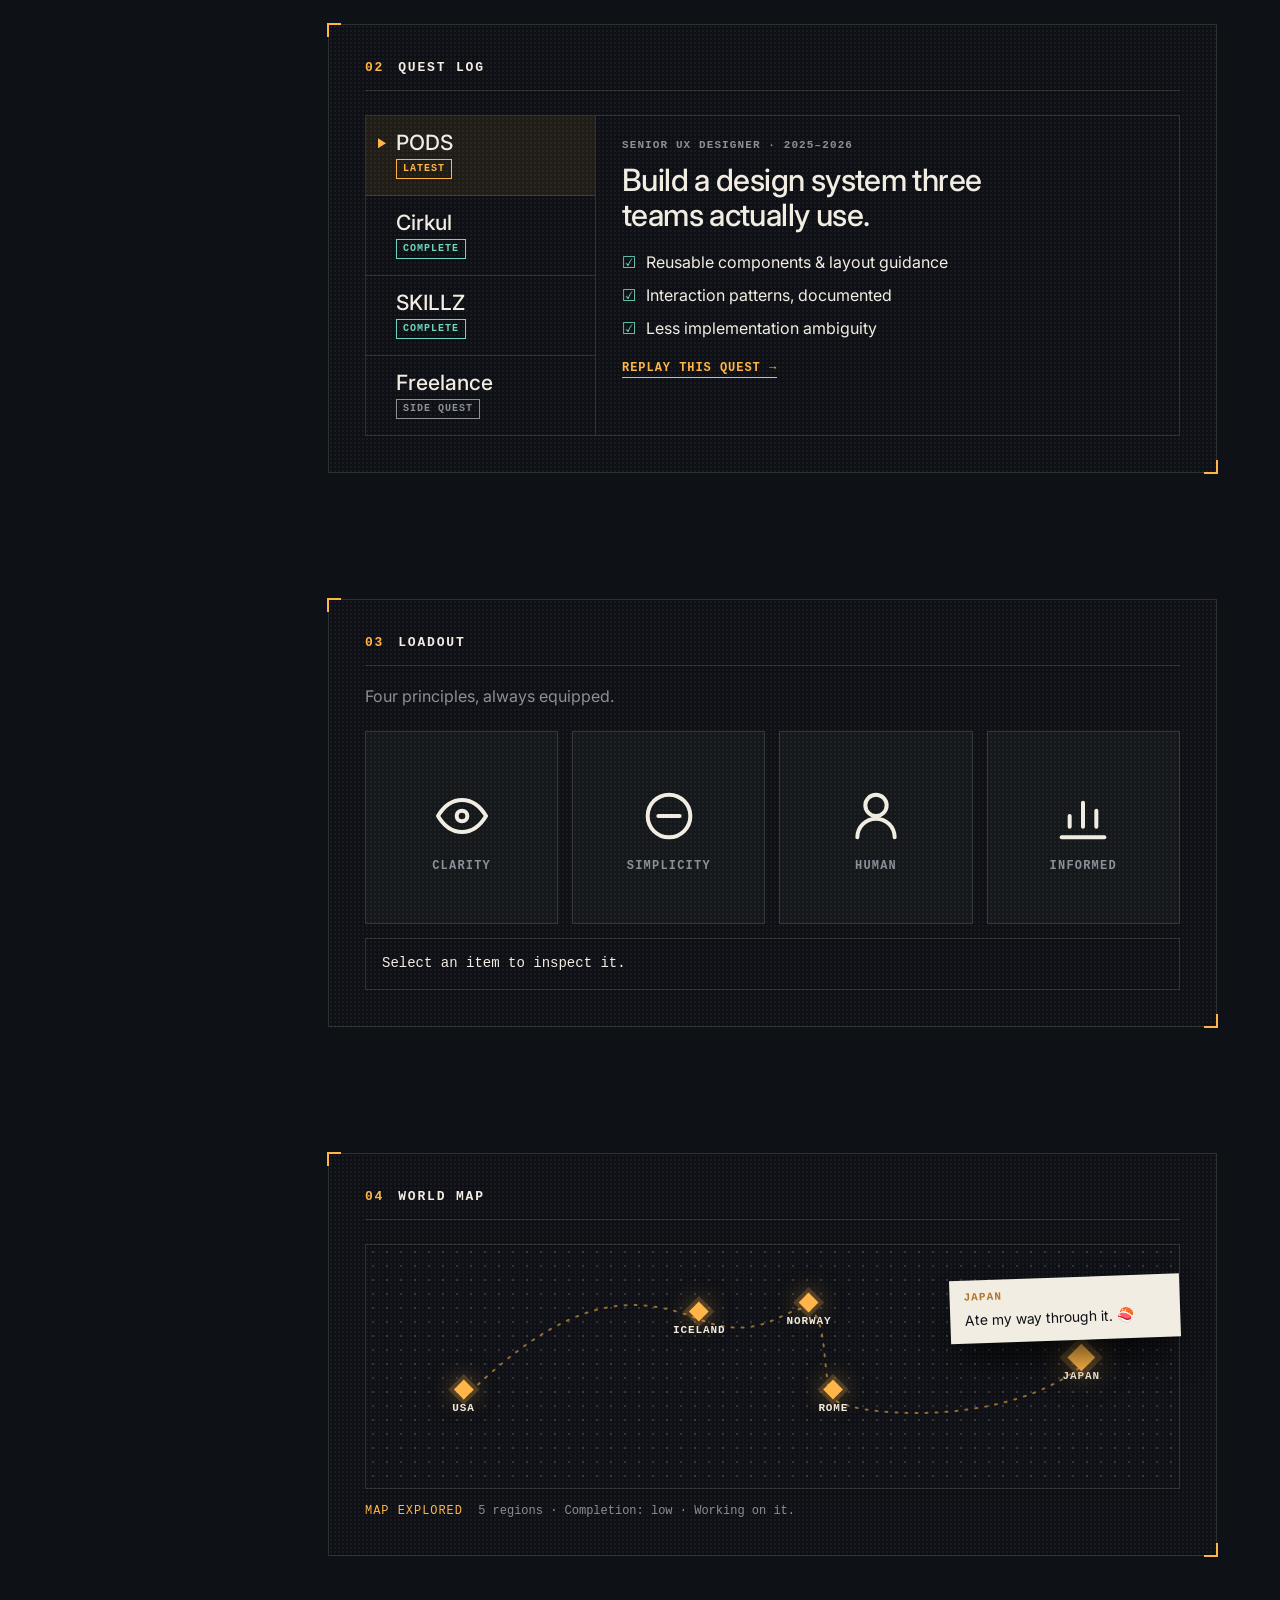
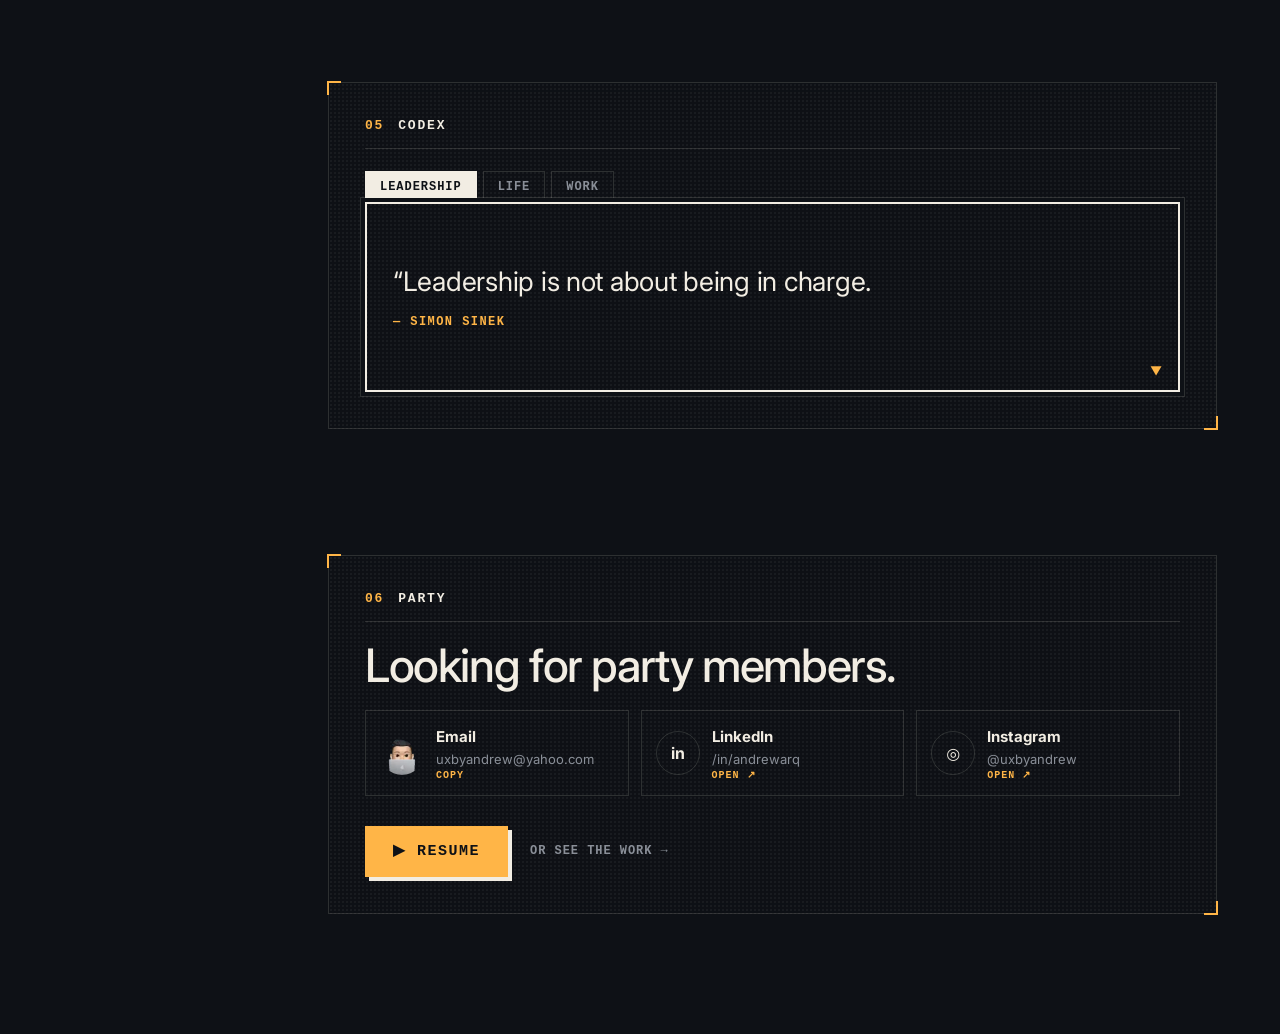
==== commit 89eaacbb: "About page: rebuild as 'PAUSED', a game pause menu Owner found the first version template-y. Concept" ====
--- a/about.html
+++ b/about.html
@@ -3,180 +3,184 @@
 <head>
   <meta charset="UTF-8">
   <meta name="viewport" content="width=device-width, initial-scale=1">
-  <title>About Andrew — UXbyAndrew</title>
+  <title>Paused · About Andrew — UXbyAndrew</title>
   <meta name="description" content="Andrew Arquines: senior UX designer, dad, husband, son, adventurer, gamer, and collector of experiences.">
-  <meta name="theme-color" content="#f2f0eb">
-  <meta property="og:title" content="About Andrew — UXbyAndrew">
+  <meta name="theme-color" content="#0e1116">
+  <meta property="og:title" content="Paused · About Andrew">
   <meta property="og:image" content="assets/img/hero-andrew.webp">
   <link rel="icon" href="assets/img/memoji.webp">
   <link rel="preconnect" href="https://fonts.googleapis.com">
   <link rel="preconnect" href="https://fonts.gstatic.com" crossorigin>
   <link href="https://fonts.googleapis.com/css2?family=Inter:wght@300;400;500;600&display=swap" rel="stylesheet">
-  <link href="https://api.fontshare.com/v2/css?f[]=chillax@300,400,500,600&display=swap" rel="stylesheet">
+  <link href="https://api.fontshare.com/v2/css?f[]=chillax@400,500,600&display=swap" rel="stylesheet">
   <link rel="stylesheet" href="about.css">
 </head>
 
-<body class="ab">
-  <a class="skip" href="#main">Skip to content</a>
+<body class="pz">
+  <a class="skip" href="#status">Skip to content</a>
 
-  <header class="top">
-    <a class="top__brand" href="index.html" aria-label="UXbyAndrew, home"><img src="assets/img/memoji.webp" alt="" width="32" height="32"><span>UX<em>by</em>Andrew</span></a>
-    <nav class="top__nav" aria-label="Primary">
-      <a href="index.html#work">Work</a>
-      <a href="about.html" aria-current="page">About</a>
-      <a href="index.html#kind-words">Kind words</a>
-    </nav>
-    <a class="top__cta" href="mailto:uxbyandrew@yahoo.com"><span class="dot" aria-hidden="true"></span>Let's talk</a>
+  <!-- The world, frozen behind the menu -->
+  <div class="world" aria-hidden="true"><img src="assets/img/hero-andrew.webp" alt="" width="1600" height="1066"></div>
+  <p class="resumed-cap" aria-live="polite"></p>
+
+  <header class="hud">
+    <a class="hud__home" href="index.html" aria-label="Back to UXbyAndrew home">← UX<em>by</em>Andrew</a>
+    <p class="hud__state"><span class="hud__ii" aria-hidden="true">II</span> PAUSED · <span data-timer>00:00</span></p>
+    <button type="button" class="hud__resume" data-resume aria-keyshortcuts="Escape">▶ Resume</button>
   </header>
 
-  <main id="main">
-    <!-- HERO: roles cycle with matching photos -->
-    <section class="hero" aria-labelledby="hi">
-      <div class="hero__copy">
-        <p class="eyebrow">About</p>
-        <h1 id="hi" class="hero__h">Hi, I'm Andrew.</h1>
-        <p class="roles" aria-live="off">
-          <span class="roles__lead">I'm a</span>
-          <span class="roles__slot" aria-hidden="true">
-            <span class="role is-on" data-img="0">designer.</span>
-            <span class="role" data-img="1">dad.</span>
-            <span class="role" data-img="1">husband.</span>
-            <span class="role" data-img="0">son.</span>
-            <span class="role" data-img="2">adventurer.</span>
-            <span class="role" data-img="3">gamer.</span>
-            <span class="role" data-img="4">collector of experiences.</span>
-          </span>
-          <span class="visually-hidden">designer, dad, husband, son, adventurer, gamer, and collector of experiences.</span>
-        </p>
-        <p class="hero__p">Senior UX designer. I build things that inspire and resonate, whether that's a stunning design or a seamless experience.</p>
-        <ul class="hero__facts">
-          <li><b>8+</b>years designing</li>
-          <li><b>3</b>in‑house teams + freelance</li>
-          <li><b>$90M+</b>revenue influenced</li>
-        </ul>
-      </div>
-      <div class="hero__media" aria-hidden="true">
-        <figure class="ph is-on"><img src="assets/img/hero-andrew.webp" alt="" width="1600" height="1066"></figure>
-        <figure class="ph"><img src="assets/img/life-family.webp" alt="" width="1000" height="750"></figure>
-        <figure class="ph"><img src="assets/img/life-coast.webp" alt="" width="960" height="721"></figure>
-        <figure class="ph ph--emoji"><span>🎮</span></figure>
-        <figure class="ph"><img src="assets/img/life-rome.webp" alt="" width="1000" height="750"></figure>
-        <span class="hero__sticker">Hi! 👋</span>
-      </div>
+  <!-- Menu rail -->
+  <nav class="rail" aria-label="Pause menu">
+    <ol>
+      <li><a href="#status" data-k="status">Status</a></li>
+      <li><a href="#quests" data-k="quests">Quests</a></li>
+      <li><a href="#loadout" data-k="loadout">Loadout</a></li>
+      <li><a href="#map" data-k="map">Map</a></li>
+      <li><a href="#codex" data-k="codex">Codex</a></li>
+      <li><a href="#party" data-k="party">Party</a></li>
+    </ol>
+    <p class="rail__legend" aria-hidden="true"><kbd>Q</kbd><kbd>E</kbd> switch · <kbd>Esc</kbd> resume</p>
+  </nav>
+
+  <main class="menu" id="main">
+    <!-- TITLE -->
+    <section class="title" aria-labelledby="who">
+      <h1 id="who" class="title__name">Andrew Arquines</h1>
+      <p class="title__class">Senior UX designer. Also: dad, husband, son, adventurer, gamer.</p>
+      <p class="title__earned"><span>Title earned</span> Collector of Experiences</p>
     </section>
 
-    <!-- PASSPORT -->
-    <section class="passport" aria-labelledby="pp-h">
-      <div class="pp__head">
-        <p class="eyebrow">Building with passion</p>
-        <h2 id="pp-h" class="h2">I bring a world of experiences to the table.</h2>
+    <!-- STATUS -->
+    <section class="panel" id="status" data-sec="status" aria-labelledby="st-h">
+      <h2 id="st-h" class="ph"><span>01</span>Status</h2>
+      <div class="status">
+        <figure class="frame frame--portrait"><img src="assets/img/andrew-portrait.webp" alt="Portrait of Andrew" width="200" height="300"></figure>
+        <dl class="sheet">
+          <div><dt>Class</dt><dd>Senior UX Designer</dd></div>
+          <div><dt>In UX since</dt><dd>2018</dd></div>
+          <div><dt>Current build</dt><dd>Design systems · Growth UX · Research</dd></div>
+          <div><dt>Specials</dt><dd>$90M+ revenue influenced at Cirkul</dd></div>
+          <div><dt>Party</dt><dd>Wife &amp; kid (Player 2)</dd></div>
+        </dl>
+        <figure class="frame frame--p2">
+          <img src="assets/img/life-family.webp" alt="Andrew with his family in front of the Colosseum" width="1000" height="750" loading="lazy">
+          <figcaption>Player 2. Best co‑op partner I've had.</figcaption>
+        </figure>
       </div>
-      <div class="pp__book">
-        <div class="pp__page pp__page--l">
-          <p class="pp__label">Passport · Andrew Arquines</p>
-          <figure class="pol" style="--r:-6deg"><img src="assets/img/life-rome.webp" alt="Andrew at the Colosseum in Rome" width="1000" height="750" loading="lazy"><figcaption>Roma</figcaption></figure>
-          <figure class="pol pol--2" style="--r:5deg"><img src="assets/img/life-family.webp" alt="Andrew with his family at the Colosseum" width="1000" height="750" loading="lazy"><figcaption>The crew</figcaption></figure>
+      <p class="dialog">Whether it's through stunning designs or seamless user experiences, I'm dedicated to delivering work that inspires and resonates.<span class="dialog__tri" aria-hidden="true">▼</span></p>
+    </section>
+
+    <!-- QUESTS -->
+    <section class="panel" id="quests" data-sec="quests" aria-labelledby="q-h">
+      <h2 id="q-h" class="ph"><span>02</span>Quest log</h2>
+      <div class="quests">
+        <div class="qlist" role="tablist" aria-label="Quests" aria-orientation="vertical">
+          <button role="tab" id="t-pods" aria-controls="p-pods" aria-selected="true"><b>PODS</b><span class="tag tag--live">Latest</span></button>
+          <button role="tab" id="t-cirkul" aria-controls="p-cirkul" aria-selected="false" tabindex="-1"><b>Cirkul</b><span class="tag tag--done">Complete</span></button>
+          <button role="tab" id="t-skillz" aria-controls="p-skillz" aria-selected="false" tabindex="-1"><b>SKILLZ</b><span class="tag tag--done">Complete</span></button>
+          <button role="tab" id="t-free" aria-controls="p-free" aria-selected="false" tabindex="-1"><b>Freelance</b><span class="tag tag--side">Side quest</span></button>
         </div>
-        <div class="pp__page pp__page--r">
-          <ul class="stamps">
-            <li class="stamp stamp--us" style="--r:-8deg;--i:0"><b>USA</b><span>National Parks</span><i>Road trips</i></li>
-            <li class="stamp stamp--is" style="--r:6deg;--i:1"><b>Iceland</b><span>Ísland</span><i>Trekking</i></li>
-            <li class="stamp stamp--no" style="--r:-4deg;--i:2"><b>Norway</b><span>Norge</span><i>Backpacking</i></li>
-            <li class="stamp stamp--jp" style="--r:9deg;--i:3"><b>Japan</b><span>日本 🍣</span><i>Eating my way through</i></li>
-          </ul>
+        <div class="qpanes">
+          <article role="tabpanel" id="p-pods" aria-labelledby="t-pods" class="qp">
+            <p class="qp__meta">Senior UX Designer · 2025–2026</p>
+            <h3>Build a design system three teams actually use.</h3>
+            <ul class="obj"><li>Reusable components &amp; layout guidance</li><li>Interaction patterns, documented</li><li>Less implementation ambiguity</li></ul>
+            <a class="qp__go" href="pods-design-system.html">Replay this quest →</a>
+          </article>
+          <article role="tabpanel" id="p-cirkul" aria-labelledby="t-cirkul" class="qp" hidden>
+            <p class="qp__meta">Lead UX Designer · 2023–2025</p>
+            <h3>Optimize the homepage &amp; e‑commerce shopping.</h3>
+            <p class="loot"><span><b>$90M+</b>revenue</span><span><b>2M+</b>products sold</span><span><b>37M+</b>sessions</span></p>
+            <a class="qp__go" href="cirkul-homepage.html">Replay this quest →</a>
+          </article>
+          <article role="tabpanel" id="p-skillz" aria-labelledby="t-skillz" class="qp" hidden>
+            <p class="qp__meta">UX Designer · 2018–2023</p>
+            <h3>Home turf: a mobile gaming &amp; esports platform.</h3>
+            <ul class="obj"><li>Core information architecture</li><li>User flows &amp; product experiences</li><li>Simplify complex surfaces</li></ul>
+          </article>
+          <article role="tabpanel" id="p-free" aria-labelledby="t-free" class="qp" hidden>
+            <p class="qp__meta">Product Designer · 2018–present</p>
+            <h3>Partner with product &amp; business teams across verticals.</h3>
+            <ul class="obj obj--open"><li>Feature prioritization</li><li>UX strategy</li><li>Customer‑journey improvement</li></ul>
+            <figure class="frame frame--field"><img src="assets/img/andrew-workshop.webp" alt="Andrew running a workshop in front of a sticky-note wall" width="900" height="789" loading="lazy"><figcaption>Field notes: running a workshop.</figcaption></figure>
+          </article>
         </div>
       </div>
     </section>
 
-    <!-- PRINCIPLES that demonstrate themselves -->
-    <section class="principles" aria-labelledby="pr-h">
-      <div class="pr__head">
-        <p class="eyebrow">Design basics</p>
-        <h2 id="pr-h" class="h2">My principles. <span>Hover each one.</span></h2>
-      </div>
-      <ul class="pr__grid">
-        <li class="pr pr--clarity" tabindex="0">
-          <div class="pr__demo" aria-hidden="true"><span class="blur">Book now</span></div>
-          <h3>Clarity</h3><p>Whether it's a UI element or a CTA label, purpose and clarity are the goal.</p>
-        </li>
-        <li class="pr pr--simple" tabindex="0">
-          <div class="pr__demo" aria-hidden="true"><i></i><i></i><i></i><i></i><i></i><i></i></div>
-          <h3>Simplicity</h3><p>Don't overcomplicate things. Find what works and keep the noise low.</p>
-        </li>
-        <li class="pr pr--human" tabindex="0">
-          <div class="pr__demo" aria-hidden="true"><span class="wave">👋</span></div>
-          <h3>Human</h3><p>People use it, so it should be designed to be used from start to end.</p>
-        </li>
-        <li class="pr pr--informed" tabindex="0">
-          <div class="pr__demo" aria-hidden="true"><i style="--h:30%"></i><i style="--h:52%"></i><i style="--h:44%"></i><i style="--h:78%"></i><i style="--h:92%"></i></div>
-          <h3>Informed</h3><p>Decisions validated, or invalidated, by data over opinions.</p>
-        </li>
+    <!-- LOADOUT -->
+    <section class="panel" id="loadout" data-sec="loadout" aria-labelledby="l-h">
+      <h2 id="l-h" class="ph"><span>03</span>Loadout</h2>
+      <p class="sub">Four principles, always equipped.</p>
+      <ul class="slots">
+        <li><button type="button" class="slot" data-desc="Effect: every element and every CTA label says exactly what it does." aria-describedby="itemdesc"><svg viewBox="0 0 24 24"><path d="M10 12a2 2 0 1 0 4 0 2 2 0 0 0-4 0"/><path d="M21 12q-3.6 6-9 6t-9-6q3.6-6 9-6t9 6"/></svg><span>Clarity</span></button></li>
+        <li><button type="button" class="slot" data-desc="Effect: −noise. Don't overcomplicate things; find what works." aria-describedby="itemdesc"><svg viewBox="0 0 24 24"><circle cx="12" cy="12" r="8"/><path d="M8 12h8"/></svg><span>Simplicity</span></button></li>
+        <li><button type="button" class="slot" data-desc="Effect: designed to be used from start to end, not just the happy path." aria-describedby="itemdesc"><svg viewBox="0 0 24 24"><circle cx="12" cy="8" r="4"/><path d="M5 20a7 7 0 0 1 14 0"/></svg><span>Human</span></button></li>
+        <li><button type="button" class="slot" data-desc="Passive: decisions validated or invalidated by data over opinions." aria-describedby="itemdesc"><svg viewBox="0 0 24 24"><path d="M4 20h16"/><path d="M7 16v-4M12 16V7M17 16v-6"/></svg><span>Informed</span></button></li>
       </ul>
+      <p class="itemdesc" id="itemdesc" aria-live="polite">Select an item to inspect it.</p>
     </section>
 
-    <!-- PRACTICE timeline -->
-    <section class="practice" aria-labelledby="pt-h">
-      <div class="pt__head">
-        <p class="eyebrow">Practice</p>
-        <h2 id="pt-h" class="h2">Leaving an impact.</h2>
-        <p class="pt__sub">I've had the delight of working with, leading, and mentoring some amazing people while moving the metrics that matter.</p>
+    <!-- MAP -->
+    <section class="panel" id="map" data-sec="map" aria-labelledby="m-h">
+      <h2 id="m-h" class="ph"><span>04</span>World map</h2>
+      <div class="map">
+        <svg class="map__route" viewBox="0 0 1000 300" preserveAspectRatio="none" aria-hidden="true"><path d="M120 190 C 250 60, 330 60, 410 92 S 520 70, 545 80 S 560 170, 575 190 S 780 230, 880 150"/></svg>
+        <button type="button" class="pin" style="--x:12%;--y:63%" aria-describedby="pc-us"><i></i><span>USA</span></button>
+        <button type="button" class="pin" style="--x:41%;--y:31%" aria-describedby="pc-is"><i></i><span>Iceland</span></button>
+        <button type="button" class="pin" style="--x:54.5%;--y:27%" aria-describedby="pc-no"><i></i><span>Norway</span></button>
+        <button type="button" class="pin" style="--x:57.5%;--y:63%" aria-describedby="pc-it"><i></i><span>Rome</span></button>
+        <button type="button" class="pin" style="--x:88%;--y:50%" aria-describedby="pc-jp"><i></i><span>Japan</span></button>
+        <div class="cards">
+          <p class="pc" id="pc-us"><b>USA</b>Road‑tripped across America's National Parks.</p>
+          <p class="pc" id="pc-is"><b>Iceland</b>Trekked through it.</p>
+          <p class="pc" id="pc-no"><b>Norway</b>Backpacked through it.</p>
+          <p class="pc pc--img" id="pc-it"><img src="assets/img/life-rome.webp" alt="" width="1000" height="750" loading="lazy"><b>Rome</b>Sunglasses, Colosseum, zero regrets.</p>
+          <p class="pc" id="pc-jp"><b>Japan</b>Ate my way through it. 🍣</p>
+        </div>
       </div>
-      <div class="tl" data-tl>
-        <div class="tl__years" aria-hidden="true"><span>2018</span><span>2019</span><span>2020</span><span>2021</span><span>2022</span><span>2023</span><span>2024</span><span>2025</span><span>2026</span></div>
-        <ol class="tl__rows">
-          <li class="tl__row" style="--a:7;--b:8" tabindex="0">
-            <div class="tl__bar tl__bar--pods"><b>PODS</b><span>Senior UX Designer · 2025–2026</span></div>
-            <p class="tl__desc">Defined reusable components, layout guidance, and interaction patterns for the PODS design system, improving consistency and cutting implementation ambiguity. <a href="pods-design-system.html">Case study →</a></p>
-          </li>
-          <li class="tl__row" style="--a:5;--b:7" tabindex="0">
-            <div class="tl__bar tl__bar--cirkul"><b>Cirkul</b><span>Lead UX Designer · 2023–2025</span></div>
-            <p class="tl__desc">Contributed to $90M+ in revenue and 2M+ products sold through optimized homepage and e‑commerce experiences across 37M+ sessions. <a href="cirkul-homepage.html">Case study →</a></p>
-          </li>
-          <li class="tl__row" style="--a:0;--b:5" tabindex="0">
-            <div class="tl__bar tl__bar--skillz"><b>SKILLZ</b><span>UX Designer · 2018–2023</span></div>
-            <p class="tl__desc">Redesigned core information architecture, user flows, and product experiences across the platform, simplifying complex surfaces.</p>
-          </li>
-          <li class="tl__row tl__row--free" style="--a:0;--b:8" tabindex="0">
-            <div class="tl__bar tl__bar--free"><b>Freelance</b><span>Product Designer · 2018–present</span></div>
-            <p class="tl__desc">Partnering with product and business teams on prioritization, UX strategy, and customer‑journey improvements across verticals.</p>
-          </li>
+      <p class="map__count"><span>Map explored</span> 5 regions · Completion: low · Working on it.</p>
+    </section>
+
+    <!-- CODEX -->
+    <section class="panel" id="codex" data-sec="codex" aria-labelledby="c-h">
+      <h2 id="c-h" class="ph"><span>05</span>Codex</h2>
+      <div class="codex">
+        <div class="cx__tabs" role="tablist" aria-label="Codex entries">
+          <button role="tab" aria-selected="true" data-cx="0">Leadership</button>
+          <button role="tab" aria-selected="false" data-cx="1" tabindex="-1">Life</button>
+          <button role="tab" aria-selected="false" data-cx="2" tabindex="-1">Work</button>
+        </div>
+        <button type="button" class="textbox" data-textbox aria-label="Next codex entry">
+          <span class="tb__q" data-q>“Leadership is not about being in charge. Leadership is about taking care of those in your charge.”</span>
+          <span class="tb__by" data-by>— Simon Sinek</span>
+          <span class="tb__tri" aria-hidden="true">▼</span>
+        </button>
+        <ol class="cx__src" hidden>
+          <li data-by="Simon Sinek">“Leadership is not about being in charge. Leadership is about taking care of those in your charge.”</li>
+          <li data-by="Winston Churchill">“Courage is what it takes to stand up and speak; courage is also what it takes to sit down and listen.”</li>
+          <li data-by="Simon Sinek">“Working hard for something we do not care about is called stress; working hard for something we love is called passion.”</li>
         </ol>
       </div>
     </section>
 
-    <!-- QUOTES deck -->
-    <section class="words" aria-labelledby="wd-h">
-      <div class="wd__head">
-        <p class="eyebrow">Words I work by</p>
-        <h2 id="wd-h" class="h2">Three lines I come back to.</h2>
-        <p class="wd__hint">Tap the card to shuffle.</p>
-      </div>
-      <div class="deck" data-deck>
-        <figure class="card" style="--i:0"><p class="card__k">Leadership</p><blockquote>“Leadership is not about being in charge. Leadership is about taking care of those in your charge.”</blockquote><figcaption>Simon Sinek</figcaption></figure>
-        <figure class="card" style="--i:1"><p class="card__k">Life</p><blockquote>“Courage is what it takes to stand up and speak; courage is also what it takes to sit down and listen.”</blockquote><figcaption>Winston Churchill</figcaption></figure>
-        <figure class="card" style="--i:2"><p class="card__k">Work</p><blockquote>“Working hard for something we do not care about is called stress; working hard for something we love is called passion.”</blockquote><figcaption>Simon Sinek</figcaption></figure>
-        <button type="button" class="deck__btn" aria-label="Next quote">Next ↻</button>
-      </div>
-    </section>
-
-    <!-- CTA -->
-    <section class="end" aria-labelledby="end-h">
-      <figure class="end__img"><img src="assets/img/andrew-workshop.webp" alt="Andrew leading a workshop in front of a wall of sticky notes" width="900" height="789" loading="lazy"></figure>
-      <div>
-        <h2 id="end-h" class="end__h">Let's build something people love.</h2>
-        <p class="end__p">Whether you're building a brand, designing a product, or simply want to explore an idea, I'd love to hear from you. No pressure.</p>
-        <div class="end__act">
-          <a class="btn" href="mailto:uxbyandrew@yahoo.com">uxbyandrew@yahoo.com</a>
-          <a class="btn btn--ghost" href="index.html#work">See the work →</a>
-        </div>
+    <!-- PARTY -->
+    <section class="panel" id="party" data-sec="party" aria-labelledby="p-h">
+      <h2 id="p-h" class="ph"><span>06</span>Party</h2>
+      <p class="party__h">Looking for party members.</p>
+      <ul class="party">
+        <li><button type="button" class="member" data-copy="uxbyandrew@yahoo.com"><img src="assets/img/memoji.webp" alt="" width="40" height="40" class="memoji"><span><b>Email</b>uxbyandrew@yahoo.com</span><i>Copy</i></button></li>
+        <li><a class="member" href="https://www.linkedin.com/in/andrewarq/" target="_blank" rel="noopener"><span class="glyph" aria-hidden="true">in</span><span><b>LinkedIn</b>/in/andrewarq</span><i>Open ↗</i></a></li>
+        <li><a class="member" href="https://www.instagram.com/uxbyandrew" target="_blank" rel="noopener"><span class="glyph" aria-hidden="true">◎</span><span><b>Instagram</b>@uxbyandrew</span><i>Open ↗</i></a></li>
+      </ul>
+      <div class="party__end">
+        <button type="button" class="resume-big" data-resume>▶ Resume</button>
+        <a class="party__work" href="index.html#work">or see the work →</a>
       </div>
     </section>
   </main>
 
-  <footer class="foot">
-    <span>© <span data-year>2026</span> Andrew Arquines</span>
-    <span><a href="https://www.linkedin.com/in/andrewarq/" target="_blank" rel="noopener">LinkedIn ↗</a> · <a href="https://www.instagram.com/uxbyandrew" target="_blank" rel="noopener">Instagram ↗</a></span>
-  </footer>
+  <div class="toast" role="status" aria-live="polite"></div>
   <script src="about.js" defer></script>
 </body>
 </html>
--- a/about.css
+++ b/about.css
@@ -1,211 +1,225 @@
-/* About page — light, warm, personal. Standalone. */
+/* "PAUSED" — the About page as a game's pause menu. Standalone. */
 :root {
-  --paper: #f2f0eb; --paper-2: #e8e5dd; --ink: #0d0d0f; --muted: #6f6c66; --line: rgba(13, 13, 15, .12);
-  --accent: #0ba2d2; --accent-hi: #38d1ff; --accent-soft: #c9f5ff; --sun: #ffcf4a; --coral: #ff6b5e;
+  --ink: #0e1116; --panel: rgba(14, 17, 22, .86); --cream: #f2ede3; --muted: #8a8f98; --line: rgba(242, 237, 227, .14);
+  --amber: #ffb547; --teal: #6fd3c1;
   --display: "Chillax", "Inter", system-ui, sans-serif; --body: "Inter", system-ui, -apple-system, sans-serif;
-  --gutter: clamp(20px, 5vw, 72px); --max: 1280px; --ease: cubic-bezier(.22, 1, .36, 1);
+  --mono: ui-monospace, SFMono-Regular, Menlo, Consolas, monospace;
+  --rail: 200px; --gutter: clamp(18px, 4vw, 56px); --ease: cubic-bezier(.22, 1, .36, 1);
 }
 *, *::before, *::after { box-sizing: border-box; }
-html { -webkit-text-size-adjust: 100%; overflow-x: hidden; overflow-x: clip; scroll-behavior: smooth; }
-body { margin: 0; background: var(--paper); color: var(--ink); font: 400 17px/1.55 var(--body); -webkit-font-smoothing: antialiased; }
+html { -webkit-text-size-adjust: 100%; overflow-x: hidden; overflow-x: clip; scroll-behavior: smooth; scroll-padding-top: 80px; }
+body { margin: 0; background: var(--ink); color: var(--cream); font: 400 16px/1.55 var(--body); -webkit-font-smoothing: antialiased; }
 img { display: block; max-width: 100%; height: auto; }
 a { color: inherit; text-decoration: none; }
-h1, h2, h3, p, figure, blockquote, ul, ol { margin: 0; padding: 0; }
+h1, h2, h3, p, figure, ul, ol, dl, dd { margin: 0; padding: 0; }
 ul, ol { list-style: none; }
-button { font: inherit; color: inherit; }
-::selection { background: var(--accent-hi); }
-:focus-visible { outline: 2px solid var(--accent); outline-offset: 4px; border-radius: 6px; }
-.visually-hidden { position: absolute !important; width: 1px; height: 1px; overflow: hidden; clip: rect(0 0 0 0); white-space: nowrap; }
-.skip { position: fixed; left: 16px; top: -60px; z-index: 200; background: var(--ink); color: var(--paper); padding: 10px 16px; border-radius: 999px; }
+button { font: inherit; color: inherit; background: none; border: 0; padding: 0; cursor: pointer; }
+kbd { display: inline-grid; place-items: center; min-width: 20px; height: 20px; padding: 0 5px; margin-right: 3px; border: 1px solid var(--line); border-bottom-width: 2px; border-radius: 4px; font: 600 10px/1 var(--mono); }
+::selection { background: var(--amber); color: var(--ink); }
+:focus-visible { outline: 2px solid var(--amber); outline-offset: 3px; }
+.skip { position: fixed; left: 16px; top: -60px; z-index: 200; background: var(--amber); color: var(--ink); padding: 10px 16px; font-weight: 600; }
 .skip:focus { top: 16px; }
-.eyebrow { font: 600 12px/1 var(--body); letter-spacing: .16em; text-transform: uppercase; color: var(--accent); }
-.h2 { margin-top: 14px; font: 500 clamp(34px, 4.6vw, 68px)/1.02 var(--display); letter-spacing: -.035em; text-wrap: balance; }
-.h2 span { color: var(--muted); font-weight: 400; font-size: .5em; letter-spacing: 0; vertical-align: .35em; margin-left: .3em; }
-
-/* Header */
-.top { position: sticky; top: 0; z-index: 50; display: flex; align-items: center; gap: 24px; padding: 14px var(--gutter); background: color-mix(in srgb, var(--paper) 82%, transparent); backdrop-filter: blur(12px); -webkit-backdrop-filter: blur(12px); border-bottom: 1px solid transparent; transition: border-color .3s; }
-.top.scrolled { border-color: var(--line); }
-.top__brand { display: flex; align-items: center; gap: 10px; font: 600 17px/1 var(--display); margin-right: auto; }
-.top__brand img { border-radius: 50%; background: var(--accent-soft); }
-.top__brand em { font-style: normal; font-weight: 300; color: var(--muted); }
-.top__nav { display: flex; gap: 28px; font-size: 15px; }
-.top__nav a { position: relative; padding: 4px 0; }
-.top__nav a[aria-current] { font-weight: 600; }
-.top__nav a[aria-current]::after { content: ""; position: absolute; left: 0; right: 0; bottom: -2px; height: 2px; background: var(--accent); border-radius: 2px; }
-.top__cta { display: inline-flex; align-items: center; gap: 8px; padding: 10px 18px; border-radius: 999px; background: var(--ink); color: var(--paper); font-size: 14px; font-weight: 500; transition: background .3s; }
-.top__cta:hover { background: var(--accent); }
-.dot { width: 8px; height: 8px; border-radius: 50%; background: #3ddc84; box-shadow: 0 0 0 0 rgba(61, 220, 132, .6); animation: pulse 2s infinite; }
-@keyframes pulse { 70% { box-shadow: 0 0 0 9px rgba(61, 220, 132, 0); } 100% { box-shadow: 0 0 0 0 rgba(61, 220, 132, 0); } }
-
-/* Hero */
-.hero { max-width: var(--max); margin: 0 auto; padding: clamp(40px, 7vh, 88px) var(--gutter) clamp(80px, 10vh, 120px); display: grid; grid-template-columns: minmax(0, 1.05fr) minmax(0, .95fr); gap: clamp(32px, 5vw, 80px); align-items: center; min-height: calc(100svh - 70px); }
-.hero__h { margin-top: 18px; font: 500 clamp(56px, 8vw, 128px)/.92 var(--display); letter-spacing: -.05em; }
-.roles { margin-top: 18px; display: flex; flex-wrap: wrap; align-items: baseline; gap: 0 .35em; font: 400 clamp(26px, 3.2vw, 46px)/1.15 var(--display); letter-spacing: -.02em; color: var(--muted); }
-.roles__slot { position: relative; display: inline-grid; color: var(--ink); font-weight: 500; }
-.role { grid-area: 1 / 1; white-space: nowrap; opacity: 0; transform: translateY(60%); filter: blur(6px); transition: opacity .5s var(--ease), transform .7s var(--ease), filter .5s; }
-.role.is-on { opacity: 1; transform: none; filter: none; }
-.role.is-out { opacity: 0; transform: translateY(-60%); }
-.role::after { content: ""; position: absolute; left: 0; right: 0; bottom: -.06em; height: .12em; background: var(--sun); z-index: -1; border-radius: 4px; transform-origin: 0 50%; transform: scaleX(0); transition: transform .6s var(--ease) .2s; }
-.role.is-on::after { transform: scaleX(1); }
-.hero__p { margin-top: 26px; max-width: 46ch; font-size: clamp(17px, 1.4vw, 20px); color: var(--muted); }
-.hero__facts { display: flex; flex-wrap: wrap; gap: 14px 36px; margin-top: 34px; padding-top: 22px; border-top: 1px solid var(--line); }
-.hero__facts li { font-size: 14px; color: var(--muted); }
-.hero__facts b { display: block; font: 500 clamp(28px, 2.6vw, 38px)/1 var(--display); color: var(--ink); letter-spacing: -.03em; }
-.hero__media { position: relative; aspect-ratio: 4 / 4.6; }
-.ph { position: absolute; inset: 0; border-radius: 28px; overflow: hidden; opacity: 0; transform: scale(1.04) rotate(1.5deg); transition: opacity .8s var(--ease), transform 1.2s var(--ease); box-shadow: 0 40px 80px -40px rgba(13, 13, 15, .45); }
-.ph img { width: 100%; height: 100%; object-fit: cover; }
-.ph.is-on { opacity: 1; transform: none; }
-.ph--emoji { display: grid; place-items: center; background: radial-gradient(circle at 50% 40%, var(--accent-soft), #9be3f5); font-size: clamp(120px, 16vw, 220px); }
-.ph--emoji span { animation: bob 2.4s ease-in-out infinite; }
-@keyframes bob { 50% { transform: translateY(-12px) rotate(-6deg); } }
-.hero__sticker { position: absolute; left: -22px; bottom: 36px; z-index: 2; padding: 14px 18px; border-radius: 16px; background: var(--sun); font: 600 20px/1 var(--display); transform: rotate(-8deg); box-shadow: 0 16px 30px -14px rgba(0, 0, 0, .35); transition: transform .5s cubic-bezier(.34, 1.56, .64, 1); cursor: default; }
-.hero__sticker:hover { transform: rotate(4deg) scale(1.1); }
-
-/* Passport */
-.passport { max-width: var(--max); margin: 0 auto; padding: clamp(80px, 12vh, 140px) var(--gutter); }
-.pp__book { display: grid; grid-template-columns: 1fr 1fr; margin-top: 48px; border-radius: 22px; overflow: hidden; background: #f8f4e8; box-shadow: 0 50px 100px -50px rgba(13, 13, 15, .5), inset 0 0 0 1px rgba(13, 13, 15, .08);
-  background-image: repeating-linear-gradient(135deg, rgba(11, 162, 210, .05) 0 2px, transparent 2px 14px); }
-.pp__page { position: relative; min-height: 460px; padding: 32px; }
-.pp__page--l { border-right: 1px dashed rgba(13, 13, 15, .2); box-shadow: inset -30px 0 40px -30px rgba(13, 13, 15, .2); }
-.pp__label { font: 600 11px/1 ui-monospace, Menlo, monospace; letter-spacing: .14em; text-transform: uppercase; color: var(--muted); }
-.pol { position: absolute; width: 52%; padding: 10px 10px 0; background: #fff; border-radius: 4px; box-shadow: 0 18px 30px -16px rgba(0, 0, 0, .35); transform: rotate(var(--r)); left: 10%; top: 70px; transition: transform .5s var(--ease); }
-.pol--2 { left: 40%; top: 170px; }
-.pol:hover { transform: rotate(0) scale(1.05); z-index: 3; }
-.pol img { aspect-ratio: 1; object-fit: cover; }
-.pol figcaption { padding: 10px 2px 12px; font: 500 15px/1 var(--display); color: var(--muted); }
-.stamps { display: grid; grid-template-columns: 1fr 1fr; gap: 26px; height: 100%; align-content: center; }
-.stamp { --c: var(--accent); position: relative; display: grid; justify-items: center; align-content: center; gap: 4px; aspect-ratio: 1.15; padding: 14px; border: 3px solid var(--c); border-radius: 18px; color: var(--c); text-align: center; transform: rotate(var(--r));
-  outline: 1.5px dashed var(--c); outline-offset: -10px; mix-blend-mode: multiply; }
-.stamp b { font: 600 clamp(20px, 2vw, 28px)/1 var(--display); letter-spacing: .02em; text-transform: uppercase; }
-.stamp span { font-size: 14px; font-weight: 500; }
-.stamp i { font: 600 10px/1.2 var(--body); font-style: normal; letter-spacing: .14em; text-transform: uppercase; opacity: .8; }
-.stamp--us { --c: #1f6f4a; } .stamp--is { --c: #2a5fb0; } .stamp--no { --c: #b0342a; } .stamp--jp { --c: #c2185b; border-radius: 50%; aspect-ratio: 1; }
-.js .stamp { opacity: 0; transform: rotate(var(--r)) scale(1.8); }
-.js .stamps.is-in .stamp { animation: thump .5s cubic-bezier(.2, .9, .3, 1.2) forwards; animation-delay: calc(.2s + var(--i) * .35s); }
-@keyframes thump { 0% { opacity: 0; transform: rotate(var(--r)) scale(1.8); } 60% { opacity: .95; transform: rotate(var(--r)) scale(.94); } 100% { opacity: .9; transform: rotate(var(--r)) scale(1); } }
-
-/* Principles */
-.principles { max-width: var(--max); margin: 0 auto; padding: clamp(60px, 10vh, 120px) var(--gutter); }
-.pr__grid { display: grid; grid-template-columns: repeat(4, 1fr); gap: 16px; margin-top: 44px; }
-.pr { padding: 22px 22px 28px; border-radius: 22px; background: #fff; border: 1px solid var(--line); cursor: default; transition: transform .5s var(--ease), box-shadow .5s; }
-.pr:hover, .pr:focus-visible { transform: translateY(-6px); box-shadow: 0 30px 50px -30px rgba(13, 13, 15, .35); }
-.pr__demo { position: relative; height: 140px; border-radius: 14px; background: var(--paper); display: grid; place-items: center; overflow: hidden; margin-bottom: 22px; }
-.pr h3 { font: 500 28px/1 var(--display); letter-spacing: -.02em; }
-.pr p { margin-top: 10px; font-size: 15px; color: var(--muted); }
-/* clarity: blurry → sharp */
-.blur { padding: 12px 22px; border-radius: 10px; background: var(--ink); color: #fff; font-weight: 600; filter: blur(6px); opacity: .5; transform: scale(.9); transition: filter .6s var(--ease), opacity .6s, transform .6s var(--ease); }
-.pr--clarity:hover .blur, .pr--clarity:focus-visible .blur, .pr--clarity.demo .blur { filter: none; opacity: 1; transform: none; }
-/* simplicity: clutter → one */
-.pr--simple .pr__demo i { position: absolute; width: 36px; height: 36px; border-radius: 8px; background: var(--accent); opacity: .7; transition: transform .7s var(--ease), border-radius .7s, opacity .5s, background .5s; }
-.pr--simple .pr__demo i:nth-child(1) { transform: translate(-70px, -30px) rotate(20deg); background: var(--coral); }
-.pr--simple .pr__demo i:nth-child(2) { transform: translate(60px, -36px) rotate(-12deg); background: var(--sun); }
-.pr--simple .pr__demo i:nth-child(3) { transform: translate(-40px, 34px) rotate(40deg) scale(.7); }
-.pr--simple .pr__demo i:nth-child(4) { transform: translate(74px, 26px) rotate(8deg) scale(.8); background: #8a5cf6; }
-.pr--simple .pr__demo i:nth-child(5) { transform: translate(6px, -48px) scale(.6); background: var(--coral); }
-.pr--simple .pr__demo i:nth-child(6) { transform: translate(-6px, 44px) rotate(-30deg) scale(.6); background: var(--sun); }
-.pr--simple:hover .pr__demo i, .pr--simple:focus-visible .pr__demo i, .pr--simple.demo .pr__demo i { transform: none; border-radius: 50%; background: var(--accent); opacity: 1; }
-/* human: wave */
-.wave { font-size: 64px; display: inline-block; transform-origin: 70% 80%; }
-.pr--human:hover .wave, .pr--human:focus-visible .wave, .pr--human.demo .wave { animation: wave 1.2s ease-in-out; }
-@keyframes wave { 15%, 45% { transform: rotate(16deg); } 30%, 60% { transform: rotate(-10deg); } 75%, 100% { transform: rotate(0); } }
-/* informed: bars rise */
-.pr--informed .pr__demo { display: flex; align-items: flex-end; justify-content: center; gap: 10px; padding: 18px 0 0; }
-.pr--informed .pr__demo i { width: 18px; height: 8%; border-radius: 5px 5px 0 0; background: var(--accent); transition: height .8s var(--ease); }
-.pr--informed .pr__demo i:last-child { background: var(--ink); }
-.pr--informed:hover .pr__demo i, .pr--informed:focus-visible .pr__demo i, .pr--informed.demo .pr__demo i { height: var(--h); }
-.pr--informed .pr__demo i:nth-child(2) { transition-delay: .06s; } .pr--informed .pr__demo i:nth-child(3) { transition-delay: .12s; } .pr--informed .pr__demo i:nth-child(4) { transition-delay: .18s; } .pr--informed .pr__demo i:nth-child(5) { transition-delay: .24s; }
-
-/* Practice timeline */
-.practice { max-width: var(--max); margin: 0 auto; padding: clamp(60px, 10vh, 120px) var(--gutter); }
-.pt__sub { margin-top: 18px; max-width: 52ch; color: var(--muted); }
-.tl { margin-top: 48px; --cols: 8; }
-.tl__years { display: grid; grid-template-columns: repeat(var(--cols), 1fr) 0; font: 500 12px/1 ui-monospace, Menlo, monospace; color: var(--muted); padding-bottom: 12px; border-bottom: 1px solid var(--line); }
-.tl__years span:last-child { justify-self: end; }
-.tl__rows { position: relative; display: grid; gap: 10px; padding-top: 14px;
-  background-image: repeating-linear-gradient(90deg, var(--line) 0 1px, transparent 1px calc(100% / var(--cols))); }
-.tl__row { position: relative; padding: 0; outline: none; }
-.tl__bar { position: relative; margin-left: calc(var(--a) / var(--cols) * 100%); width: calc((var(--b) - var(--a)) / var(--cols) * 100%); min-height: 58px; padding: 12px 16px; border-radius: 14px; display: flex; flex-direction: column; justify-content: center; color: #fff; overflow: hidden; cursor: default;
-  transform-origin: 0 50%; transition: transform 1s var(--ease), box-shadow .4s; }
-.tl__bar b { font: 600 18px/1 var(--display); }
-.tl__bar span { margin-top: 4px; font-size: 13px; opacity: .85; white-space: nowrap; }
-.tl__bar--pods { background: linear-gradient(90deg, #b11326, #e92e3d); }
-.tl__bar--cirkul { background: linear-gradient(90deg, #1f5cff, #38d1ff); }
-.tl__bar--skillz { background: linear-gradient(90deg, #5b2fd6, #8a5cf6); }
-.tl__bar--free { background: repeating-linear-gradient(135deg, #0d0d0f 0 12px, #1d1d22 12px 24px); }
-.js .tl .tl__bar { transform: scaleX(0); }
-.js .tl.is-in .tl__bar { transform: none; }
-.js .tl.is-in .tl__row:nth-child(2) .tl__bar { transition-delay: .12s; } .js .tl.is-in .tl__row:nth-child(3) .tl__bar { transition-delay: .24s; } .js .tl.is-in .tl__row:nth-child(4) .tl__bar { transition-delay: .36s; }
-.tl__desc { display: grid; grid-template-rows: 0fr; margin-left: calc(var(--a) / var(--cols) * 100%); max-width: 70ch; color: var(--muted); font-size: 15px; transition: grid-template-rows .5s var(--ease), padding .5s var(--ease); }
-.tl__desc { overflow: hidden; max-height: 0; padding: 0 4px; transition: max-height .5s var(--ease), padding .5s var(--ease); }
-.tl__row:hover .tl__desc, .tl__row:focus-within .tl__desc, .tl__row.open .tl__desc { max-height: 120px; padding: 10px 4px 8px; }
-.tl__row:hover .tl__bar, .tl__row:focus-within .tl__bar { box-shadow: 0 20px 40px -20px rgba(13, 13, 15, .5); }
-.tl__desc a { color: var(--accent); font-weight: 600; white-space: nowrap; }
-.tl__row--free .tl__desc { margin-left: 0; }
-
-/* Words deck */
-.words { max-width: var(--max); margin: 0 auto; padding: clamp(60px, 10vh, 120px) var(--gutter); display: grid; grid-template-columns: .8fr 1.2fr; gap: clamp(32px, 6vw, 96px); align-items: center; }
-.wd__hint { margin-top: 16px; color: var(--muted); font-size: 14px; }
-.deck { position: relative; height: 360px; --top: 0; }
-.card { position: absolute; inset: 0; display: flex; flex-direction: column; padding: 34px; border-radius: 24px; background: #fff; border: 1px solid var(--line); cursor: pointer; user-select: none;
-  --k: calc(mod(var(--i) - var(--top) + 3, 3));
-  transform: translate(calc(var(--k) * 18px), calc(var(--k) * -16px)) rotate(calc(var(--k) * 2deg)) scale(calc(1 - var(--k) * .04));
-  z-index: calc(10 - var(--k)); box-shadow: 0 30px 60px -40px rgba(13, 13, 15, .45); transition: transform .6s var(--ease), opacity .4s; }
-.card__k { font: 600 12px/1 var(--body); letter-spacing: .16em; text-transform: uppercase; color: var(--accent); }
-.card blockquote { margin: auto 0 0; font: 400 clamp(22px, 2.3vw, 32px)/1.25 var(--display); letter-spacing: -.01em; }
-.card figcaption { margin-top: 18px; font-size: 14px; color: var(--muted); }
-.card figcaption::before { content: "— "; }
-.card.fly { transform: translate(-60%, 20px) rotate(-14deg); opacity: 0; }
-.deck__btn { position: absolute; right: 0; bottom: -58px; padding: 10px 16px; border-radius: 999px; border: 1px solid var(--line); background: #fff; font-size: 14px; cursor: pointer; }
-.deck__btn:hover { border-color: var(--ink); }
-
-/* End */
-.end { max-width: var(--max); margin: 0 auto; padding: clamp(80px, 12vh, 140px) var(--gutter); display: grid; grid-template-columns: .9fr 1.1fr; gap: clamp(32px, 6vw, 96px); align-items: center; }
-.end__img { border-radius: 26px; overflow: hidden; transform: rotate(-2deg); box-shadow: 0 40px 80px -40px rgba(13, 13, 15, .5); }
-.end__h { font: 500 clamp(36px, 5vw, 76px)/1 var(--display); letter-spacing: -.04em; }
-.end__p { margin-top: 20px; max-width: 46ch; color: var(--muted); }
-.end__act { display: flex; flex-wrap: wrap; gap: 12px; margin-top: 30px; }
-.btn { display: inline-flex; align-items: center; min-height: 52px; padding: 0 24px; border-radius: 999px; background: var(--ink); color: var(--paper); font-weight: 500; transition: background .3s; }
-.btn:hover { background: var(--accent); }
-.btn--ghost { background: none; color: var(--ink); border: 1px solid var(--line); }
-.btn--ghost:hover { background: none; border-color: var(--ink); }
-.foot { display: flex; justify-content: space-between; flex-wrap: wrap; gap: 12px; max-width: var(--max); margin: 0 auto; padding: 24px var(--gutter) 48px; border-top: 1px solid var(--line); font-size: 14px; color: var(--muted); }
-.foot a:hover { color: var(--ink); }
-
-/* Reveal */
-.js [data-r] { opacity: 0; transform: translateY(24px); transition: opacity .9s var(--ease), transform 1s var(--ease); }
-.js [data-r].is-in { opacity: 1; transform: none; }
+
+/* World behind the menu */
+.world { position: fixed; inset: 0; z-index: -2; overflow: hidden; }
+.world img { width: 100%; height: 100%; object-fit: cover; filter: blur(8px) saturate(.75) brightness(.9); transform: scale(1.06); transition: filter .7s var(--ease), transform .9s var(--ease); }
+.world::after { content: ""; position: absolute; inset: 0; background: rgba(14, 17, 22, .74); transition: opacity .7s var(--ease);
+  background-image: radial-gradient(rgba(242, 237, 227, .06) 1px, transparent 1.2px); background-size: 4px 4px; }
+
+/* HUD */
+.hud { position: fixed; inset: 0 0 auto; z-index: 40; display: flex; align-items: center; gap: 20px; padding: 14px var(--gutter); font: 600 12px/1 var(--mono); letter-spacing: .08em; text-transform: uppercase; }
+.hud__home { color: var(--muted); } .hud__home em { font-style: normal; font-weight: 400; } .hud__home:hover { color: var(--cream); }
+.hud__state { margin: 0 auto; color: var(--cream); font-variant-numeric: tabular-nums; }
+.hud__ii { display: inline-block; color: var(--amber); margin-right: 4px; animation: blink 1.6s steps(1) infinite; }
+@keyframes blink { 50% { opacity: .25; } }
+.hud__resume { padding: 9px 14px; border: 1px solid var(--line); text-transform: uppercase; letter-spacing: .08em; font: 600 12px/1 var(--mono); transition: border-color .12s, color .12s; }
+.hud__resume:hover { border-color: var(--amber); color: var(--amber); }
+
+/* Rail */
+.rail { position: fixed; left: var(--gutter); top: 50%; z-index: 30; width: var(--rail); transform: translateY(-50%); transition: transform .45s var(--ease), opacity .3s; }
+.rail a { position: relative; display: block; padding: 9px 0 9px 22px; font: 500 26px/1 var(--display); letter-spacing: -.01em; color: var(--muted); transition: color .12s; }
+.rail a::before { content: ""; position: absolute; left: 0; top: 50%; width: 10px; height: 12px; margin-top: -6px; background: var(--amber); clip-path: polygon(0 0, 100% 50%, 0 100%); opacity: 0; transform: translateX(-6px); transition: opacity .12s, transform .12s steps(2); }
+.rail a:hover, .rail a:focus-visible, .rail a[aria-current="true"] { color: var(--cream); }
+.rail a:hover::before, .rail a:focus-visible::before, .rail a[aria-current="true"]::before { opacity: 1; transform: none; }
+.rail a[aria-current="true"] { color: var(--amber); }
+.rail__legend { margin-top: 26px; font: 500 10px/1.8 var(--mono); letter-spacing: .06em; text-transform: uppercase; color: var(--muted); }
+
+/* Menu column */
+.menu { position: relative; max-width: 940px; margin: 0 0 0 calc(var(--gutter) + var(--rail) + clamp(24px, 6vw, 110px)); padding: 0 var(--gutter) 120px 0; transition: transform .5s var(--ease), opacity .35s; }
+.title { min-height: 92svh; display: flex; flex-direction: column; justify-content: center; padding-top: 60px; }
+.title__name { font: 500 clamp(56px, 9vw, 132px)/.9 var(--display); letter-spacing: -.045em; }
+.title__class { margin-top: 22px; font-size: clamp(18px, 1.8vw, 24px); color: var(--cream); max-width: 32ch; }
+.title__earned { margin-top: 26px; display: inline-flex; align-items: center; gap: 12px; width: fit-content; padding: 10px 14px; border: 1px solid rgba(255, 181, 71, .5); font: 600 13px/1 var(--mono); letter-spacing: .06em; text-transform: uppercase; color: var(--amber);
+  animation: earn .9s var(--ease) .6s both; }
+.title__earned span { color: var(--muted); }
+@keyframes earn { from { opacity: 0; transform: translateY(10px); clip-path: inset(0 100% 0 0); } to { opacity: 1; transform: none; clip-path: inset(0 0 0 0); } }
+
+.panel { position: relative; margin-top: clamp(80px, 14vh, 150px); padding: clamp(22px, 3vw, 36px); background: var(--panel); border: 1px solid var(--line); backdrop-filter: blur(6px); -webkit-backdrop-filter: blur(6px);
+  background-image: radial-gradient(rgba(242, 237, 227, .05) 1px, transparent 1.2px); background-size: 4px 4px; }
+.panel::before, .panel::after { content: ""; position: absolute; width: 14px; height: 14px; border: 2px solid var(--amber); }
+.panel::before { left: -2px; top: -2px; border-right: 0; border-bottom: 0; }
+.panel::after { right: -2px; bottom: -2px; border-left: 0; border-top: 0; }
+.ph { display: flex; align-items: baseline; gap: 14px; font: 600 13px/1 var(--mono); letter-spacing: .14em; text-transform: uppercase; color: var(--cream); padding-bottom: 16px; border-bottom: 1px solid var(--line); }
+.ph span { color: var(--amber); }
+.sub { margin-top: 18px; color: var(--muted); }
+
+/* Status */
+.status { display: grid; grid-template-columns: 170px 1fr 220px; gap: 24px; margin-top: 24px; align-items: start; }
+.frame { position: relative; border: 1px solid var(--line); padding: 6px; }
+.frame::before { content: ""; position: absolute; inset: -4px; border: 1px solid transparent; border-image: linear-gradient(var(--amber), var(--amber)) 1; clip-path: polygon(0 0, 14px 0, 14px 2px, 2px 2px, 2px 14px, 0 14px, 0 100%, 14px 100%, 14px calc(100% - 2px), 2px calc(100% - 2px), 2px calc(100% - 14px), 0 calc(100% - 14px), 0 0, 100% 0, 100% 14px, calc(100% - 2px) 14px, calc(100% - 2px) 2px, calc(100% - 14px) 2px, calc(100% - 14px) 0, 100% 0, 100% 100%, calc(100% - 14px) 100%, calc(100% - 14px) calc(100% - 2px), calc(100% - 2px) calc(100% - 2px), calc(100% - 2px) calc(100% - 14px), 100% calc(100% - 14px)); }
+.frame img { width: 100%; }
+.frame--portrait img { aspect-ratio: 3 / 4; object-fit: cover; }
+.frame--p2 img { aspect-ratio: 4 / 3; object-fit: cover; }
+.frame figcaption { padding: 10px 4px 4px; font: 500 12px/1.4 var(--mono); color: var(--muted); }
+.sheet { display: grid; gap: 0; }
+.sheet div { display: grid; grid-template-columns: 120px 1fr; gap: 12px; padding: 11px 0; border-bottom: 1px dashed var(--line); }
+.sheet dt { font: 600 11px/1.5 var(--mono); letter-spacing: .1em; text-transform: uppercase; color: var(--muted); }
+.sheet dd { font-weight: 500; }
+.dialog { position: relative; margin-top: 26px; padding: 20px 46px 20px 22px; border: 2px solid var(--cream); font: 400 clamp(17px, 1.5vw, 21px)/1.5 var(--display); box-shadow: 0 0 0 4px var(--ink), 0 0 0 5px var(--line); }
+.dialog__tri, .tb__tri { position: absolute; right: 16px; bottom: 10px; font-size: 12px; color: var(--amber); animation: bob .9s steps(2) infinite; }
+@keyframes bob { 50% { transform: translateY(3px); } }
+
+/* Quests */
+.quests { display: grid; grid-template-columns: 230px 1fr; gap: 0; margin-top: 24px; border: 1px solid var(--line); }
+.qlist { display: grid; align-content: start; border-right: 1px solid var(--line); }
+.qlist [role="tab"] { position: relative; display: flex; flex-direction: column; align-items: flex-start; gap: 6px; padding: 16px 18px 16px 30px; text-align: left; border-bottom: 1px solid var(--line); transition: background .12s; }
+.qlist [role="tab"]:last-child { border-bottom: 0; }
+.qlist [role="tab"] b { font: 500 21px/1 var(--display); }
+.qlist [role="tab"]::before { content: ""; position: absolute; left: 12px; top: 22px; width: 8px; height: 10px; background: var(--amber); clip-path: polygon(0 0, 100% 50%, 0 100%); opacity: 0; }
+.qlist [role="tab"][aria-selected="true"] { background: rgba(255, 181, 71, .08); }
+.qlist [role="tab"][aria-selected="true"]::before { opacity: 1; }
+.qlist [role="tab"]:hover { background: rgba(242, 237, 227, .04); }
+.tag { font: 600 10px/1 var(--mono); letter-spacing: .1em; text-transform: uppercase; padding: 4px 6px; border: 1px solid; }
+.tag--live { color: var(--amber); } .tag--done { color: var(--teal); } .tag--side { color: var(--muted); }
+.qp { padding: 24px 26px; }
+.qp__meta { font: 600 11px/1 var(--mono); letter-spacing: .1em; text-transform: uppercase; color: var(--muted); }
+.qp h3 { margin-top: 12px; font: 500 clamp(24px, 2.4vw, 34px)/1.12 var(--display); letter-spacing: -.02em; max-width: 22ch; }
+.obj { margin-top: 18px; display: grid; gap: 8px; }
+.obj li { display: flex; gap: 10px; align-items: baseline; }
+.obj li::before { content: "☑"; color: var(--teal); }
+.obj--open li::before { content: "☐"; color: var(--muted); }
+.loot { display: flex; flex-wrap: wrap; gap: 14px 32px; margin-top: 20px; padding: 16px 0; border-top: 1px dashed var(--line); border-bottom: 1px dashed var(--line); }
+.loot span { font: 500 12px/1.3 var(--mono); text-transform: uppercase; letter-spacing: .06em; color: var(--muted); }
+.loot b { display: block; font: 500 clamp(30px, 3vw, 44px)/1 var(--display); color: var(--amber); letter-spacing: -.03em; text-transform: none; }
+.qp__go { display: inline-block; margin-top: 22px; font: 600 12px/1 var(--mono); letter-spacing: .08em; text-transform: uppercase; color: var(--amber); border-bottom: 1px solid; padding-bottom: 3px; }
+.frame--field { margin-top: 22px; max-width: 280px; }
+.qp:not([hidden]) { animation: pane .25s var(--ease); }
+@keyframes pane { from { opacity: 0; transform: translateX(10px); } }
+
+/* Loadout */
+.slots { display: grid; grid-template-columns: repeat(4, 1fr); gap: 14px; margin-top: 22px; }
+.slot { position: relative; width: 100%; aspect-ratio: 1; display: grid; place-items: center; align-content: center; gap: 12px; border: 1px solid var(--line); background: rgba(242, 237, 227, .03); transition: border-color .12s, background .12s; }
+.slot::after { content: ""; position: absolute; inset: 6px; border: 1px dashed transparent; transition: border-color .12s; }
+.slot svg { width: 40%; max-width: 64px; fill: none; stroke: var(--cream); stroke-width: 1.5; stroke-linecap: round; stroke-linejoin: round; transition: stroke .12s, transform .3s var(--ease); }
+.slot span { font: 600 12px/1 var(--mono); letter-spacing: .1em; text-transform: uppercase; color: var(--muted); }
+.slot:hover, .slot:focus-visible, .slot.sel { border-color: var(--amber); background: rgba(255, 181, 71, .08); outline: none; }
+.slot:hover::after, .slot:focus-visible::after, .slot.sel::after { border-color: rgba(255, 181, 71, .4); }
+.slot:hover svg, .slot:focus-visible svg, .slot.sel svg { stroke: var(--amber); transform: scale(1.1); }
+.slot:hover span, .slot.sel span { color: var(--cream); }
+.itemdesc { margin-top: 14px; padding: 14px 16px; border: 1px solid var(--line); font: 500 14px/1.5 var(--mono); color: var(--cream); min-height: 52px; }
+.itemdesc b { color: var(--amber); margin-right: 8px; }
+
+/* Map */
+.map { position: relative; margin-top: 24px; aspect-ratio: 1000 / 300; border: 1px solid var(--line);
+  background-image: radial-gradient(rgba(242, 237, 227, .16) 1.2px, transparent 1.4px); background-size: 14px 14px; }
+.map__route { position: absolute; inset: 0; width: 100%; height: 100%; }
+.map__route path { fill: none; stroke: rgba(255, 181, 71, .55); stroke-width: 2; stroke-dasharray: 2 8; stroke-linecap: round; vector-effect: non-scaling-stroke; }
+.pin { position: absolute; left: var(--x); top: var(--y); transform: translate(-50%, -50%); display: grid; justify-items: center; gap: 6px; z-index: 2; }
+.pin i { width: 14px; height: 14px; background: var(--amber); transform: rotate(45deg); box-shadow: 0 0 0 4px rgba(255, 181, 71, .2), 0 0 24px rgba(255, 181, 71, .7); transition: transform .2s; }
+.pin span { font: 600 11px/1 var(--mono); letter-spacing: .08em; text-transform: uppercase; }
+.pin:hover i, .pin:focus-visible i, .pin.sel i { transform: rotate(45deg) scale(1.4); }
+.pin:focus-visible { outline-offset: 6px; }
+.cards { position: absolute; inset: 0; pointer-events: none; }
+.pc { position: absolute; left: var(--px, 50%); top: var(--py, 50%); width: 230px; padding: 12px 14px; background: var(--cream); color: var(--ink); font-size: 14px; transform: translate(-50%, calc(-100% - 22px)) rotate(-2deg); box-shadow: 0 20px 40px -14px #000; opacity: 0; visibility: hidden; transition: opacity .15s, transform .25s var(--ease); z-index: 3; }
+.pc b { display: block; font: 600 11px/1 var(--mono); letter-spacing: .1em; text-transform: uppercase; color: #b0742a; margin-bottom: 6px; }
+.pc img { margin-bottom: 10px; aspect-ratio: 4 / 3; object-fit: cover; }
+.pc.on { opacity: 1; visibility: visible; transform: translate(-50%, calc(-100% - 26px)) rotate(-2deg); }
+.map__count { margin-top: 14px; font: 500 12px/1.4 var(--mono); color: var(--muted); }
+.map__count span { color: var(--amber); text-transform: uppercase; letter-spacing: .08em; margin-right: 8px; }
+
+/* Codex */
+.codex { margin-top: 22px; }
+.cx__tabs { display: flex; gap: 6px; }
+.cx__tabs button { padding: 9px 14px; border: 1px solid var(--line); border-bottom: 0; font: 600 12px/1 var(--mono); letter-spacing: .08em; text-transform: uppercase; color: var(--muted); }
+.cx__tabs button[aria-selected="true"] { color: var(--ink); background: var(--cream); border-color: var(--cream); }
+.textbox { position: relative; display: block; width: 100%; min-height: 190px; text-align: left; padding: 26px 50px 30px 26px; border: 2px solid var(--cream); box-shadow: 0 0 0 4px var(--ink), 0 0 0 5px var(--line); }
+.tb__q { display: block; font: 400 clamp(20px, 2.1vw, 30px)/1.35 var(--display); letter-spacing: -.01em; }
+.tb__by { display: block; margin-top: 16px; font: 600 12px/1 var(--mono); letter-spacing: .12em; text-transform: uppercase; color: var(--amber); }
+
+/* Party */
+.party__h { margin-top: 20px; font: 500 clamp(30px, 3.6vw, 52px)/1 var(--display); letter-spacing: -.03em; }
+.party { display: grid; grid-template-columns: repeat(3, 1fr); gap: 12px; margin-top: 22px; }
+.member { display: grid; grid-template-columns: 44px 1fr; grid-template-rows: auto auto; gap: 2px 12px; align-items: center; width: 100%; padding: 14px; border: 1px solid var(--line); text-align: left; transition: border-color .12s, background .12s; }
+.member:hover, .member:focus-visible { border-color: var(--amber); background: rgba(255, 181, 71, .06); }
+.member > img, .member .glyph { grid-row: 1 / 3; width: 44px; height: 44px; border-radius: 50%; }
+.member .glyph { display: grid; place-items: center; border: 1px solid var(--line); font: 700 16px/1 var(--body); }
+.member span:not(.glyph) { font-size: 13px; color: var(--muted); overflow: hidden; text-overflow: ellipsis; white-space: nowrap; }
+.member span b { display: block; color: var(--cream); font-size: 15px; }
+.member i { grid-column: 2; font: 600 10px/1 var(--mono); font-style: normal; letter-spacing: .1em; text-transform: uppercase; color: var(--amber); }
+.memoji { transition: transform .3s; transform-origin: 70% 90%; }
+.memoji.wave { animation: wave .9s ease-in-out; }
+@keyframes wave { 20%, 60% { transform: rotate(14deg); } 40%, 80% { transform: rotate(-8deg); } }
+.party__end { display: flex; align-items: center; gap: 22px; margin-top: 30px; flex-wrap: wrap; }
+.resume-big { padding: 18px 28px; background: var(--amber); color: var(--ink); font: 700 15px/1 var(--mono); letter-spacing: .1em; text-transform: uppercase; box-shadow: 4px 4px 0 var(--cream); transition: transform .1s, box-shadow .1s; }
+.resume-big:hover { transform: translate(-2px, -2px); box-shadow: 6px 6px 0 var(--cream); }
+.resume-big:active { transform: translate(2px, 2px); box-shadow: 0 0 0 var(--cream); }
+.party__work { font: 600 12px/1 var(--mono); letter-spacing: .08em; text-transform: uppercase; color: var(--muted); }
+.party__work:hover { color: var(--cream); }
+
+/* Toast */
+.toast { position: fixed; left: 50%; bottom: 24px; z-index: 60; translate: -50% 160%; padding: 12px 16px; background: var(--cream); color: var(--ink); font: 600 12px/1.3 var(--mono); letter-spacing: .06em; text-transform: uppercase; border-left: 4px solid var(--amber); transition: translate .35s var(--ease); max-width: calc(100% - 32px); }
+.toast.on { translate: -50% 0; }
+
+/* RESUMED: the world comes back */
+.resumed-cap { position: fixed; left: var(--gutter); bottom: 28px; z-index: 50; font: 600 12px/1 var(--mono); letter-spacing: .1em; text-transform: uppercase; color: #fff; opacity: 0; transition: opacity .4s .5s; text-shadow: 0 1px 8px rgba(0, 0, 0, .6); }
+body.resumed .world img { filter: none; transform: none; }
+body.resumed .world::after { opacity: 0; }
+body.resumed .rail { transform: translate(-140%, -50%); opacity: 0; pointer-events: none; }
+body.resumed .menu { transform: translateX(-30px); opacity: 0; pointer-events: none; }
+body.resumed .hud__state, body.resumed .hud__home { opacity: 0; }
+body.resumed .hud__resume { border-color: var(--amber); color: var(--amber); background: rgba(14, 17, 22, .6); }
+body.resumed .resumed-cap { opacity: 1; }
+body.resumed { overflow: hidden; }
 
 /* Responsive */
-@media (max-width: 960px) {
-  .hero { grid-template-columns: 1fr; min-height: 0; }
-  .hero__media { max-width: 520px; width: 100%; justify-self: center; aspect-ratio: 4 / 3.4; order: -1; }
-  .pr__grid { grid-template-columns: 1fr 1fr; }
-  .words, .end { grid-template-columns: 1fr; }
-}
-@media (max-width: 760px) {
-  .top__nav { display: none; }
-  .hero__sticker { left: 10px; bottom: -14px; font-size: 16px; }
-  .pp__book { grid-template-columns: 1fr; }
-  .pp__page { min-height: 0; } .pp__page--l { height: 360px; border-right: 0; border-bottom: 1px dashed rgba(13, 13, 15, .2); box-shadow: none; }
-  .stamps { gap: 18px; }
-  .pr__grid { grid-template-columns: 1fr; }
-  .tl__years { font-size: 9px; } .tl__years span:nth-child(even) { visibility: hidden; }
-  .tl__bar { min-height: 50px; padding: 8px 10px; } .tl__bar b { font-size: 14px; } .tl__bar span { font-size: 10px; white-space: normal; }
-  .tl__desc { margin-left: 0; }
-  .deck { height: 320px; } .card { padding: 24px; }
+@media (max-width: 1100px) {
+  .status { grid-template-columns: 150px 1fr; }
+  .frame--p2 { grid-column: 1 / -1; max-width: 360px; }
+}
+@media (max-width: 860px) {
+  :root { --rail: 0px; }
+  .rail { top: auto; bottom: 0; left: 0; right: 0; width: auto; transform: none; padding: 8px 10px calc(8px + env(safe-area-inset-bottom)); background: rgba(14, 17, 22, .94); border-top: 1px solid var(--line); }
+  .rail ol { display: flex; overflow-x: auto; gap: 4px; scrollbar-width: none; }
+  .rail a { font: 600 11px/1 var(--mono); letter-spacing: .08em; text-transform: uppercase; padding: 10px 10px 10px 18px; white-space: nowrap; }
+  .rail a::before { left: 4px; width: 8px; height: 9px; margin-top: -4.5px; }
+  .rail__legend { display: none; }
+  body.resumed .rail { transform: translateY(120%); }
+  .menu { margin-left: 0; padding: 0 var(--gutter) 110px; }
+  .status { grid-template-columns: 1fr; }
+  .frame--portrait { max-width: 160px; }
+  .sheet div { grid-template-columns: 110px 1fr; }
+  .quests { grid-template-columns: 1fr; }
+  .qlist { grid-auto-flow: column; overflow-x: auto; border-right: 0; border-bottom: 1px solid var(--line); }
+  .qlist [role="tab"] { border-bottom: 0; border-right: 1px solid var(--line); padding: 12px 14px 12px 24px; }
+  .qlist [role="tab"] b { font-size: 17px; }
+  .slots { grid-template-columns: 1fr 1fr; }
+  .map { aspect-ratio: auto; height: 300px; }
+  .pc { width: 180px; font-size: 13px; }
+  .party { grid-template-columns: 1fr; }
+  .hud__home { display: none; }
+  .hud__state { margin-left: 0; }
+  .toast { bottom: 70px; }
 }
 @media (prefers-reduced-motion: reduce) {
   html { scroll-behavior: auto; }
-  *, *::before, *::after { animation-duration: .001ms !important; animation-iteration-count: 1 !important; transition-duration: .001ms !important; transition-delay: 0s !important; }
-  .js .stamp { opacity: .9; transform: rotate(var(--r)); }
-}
-html:not(.js) .stamp { opacity: .9; }
-.deck { margin-top: 40px; }
-.tl__bar span { overflow: hidden; text-overflow: ellipsis; }
-@media (max-width: 760px) {
-  .tl { --cols: 1; }
-  .tl__years { display: none; }
-  .tl__rows { background: none; }
-  .tl__bar { margin-left: 0 !important; width: 100% !important; }
-  .tl__bar span { white-space: nowrap; }
-}
+  *, *::before, *::after { animation-duration: .001ms !important; animation-iteration-count: 1 !important; transition-duration: .2s !important; transition-delay: 0s !important; }
+  .world img { transition: filter .2s, opacity .2s !important; transform: none; }
+}
+.toast { translate: -50% calc(100% + 60px); visibility: hidden; transition: translate .35s var(--ease), visibility 0s .35s; }
+.toast.on { visibility: visible; transition: translate .35s var(--ease); }
+html:not(.js) .cards { position: static; display: grid; gap: 10px; padding: 14px; }
+html:not(.js) .map { aspect-ratio: auto; }
+html:not(.js) .map__route, html:not(.js) .pin { display: none; }
+html:not(.js) .pc { position: static; opacity: 1; visibility: visible; transform: none; width: auto; }
+html:not(.js) .pc img { max-width: 240px; }
+html:not(.js) .rail__legend, html:not(.js) .hud__resume, html:not(.js) .resume-big { display: none; }
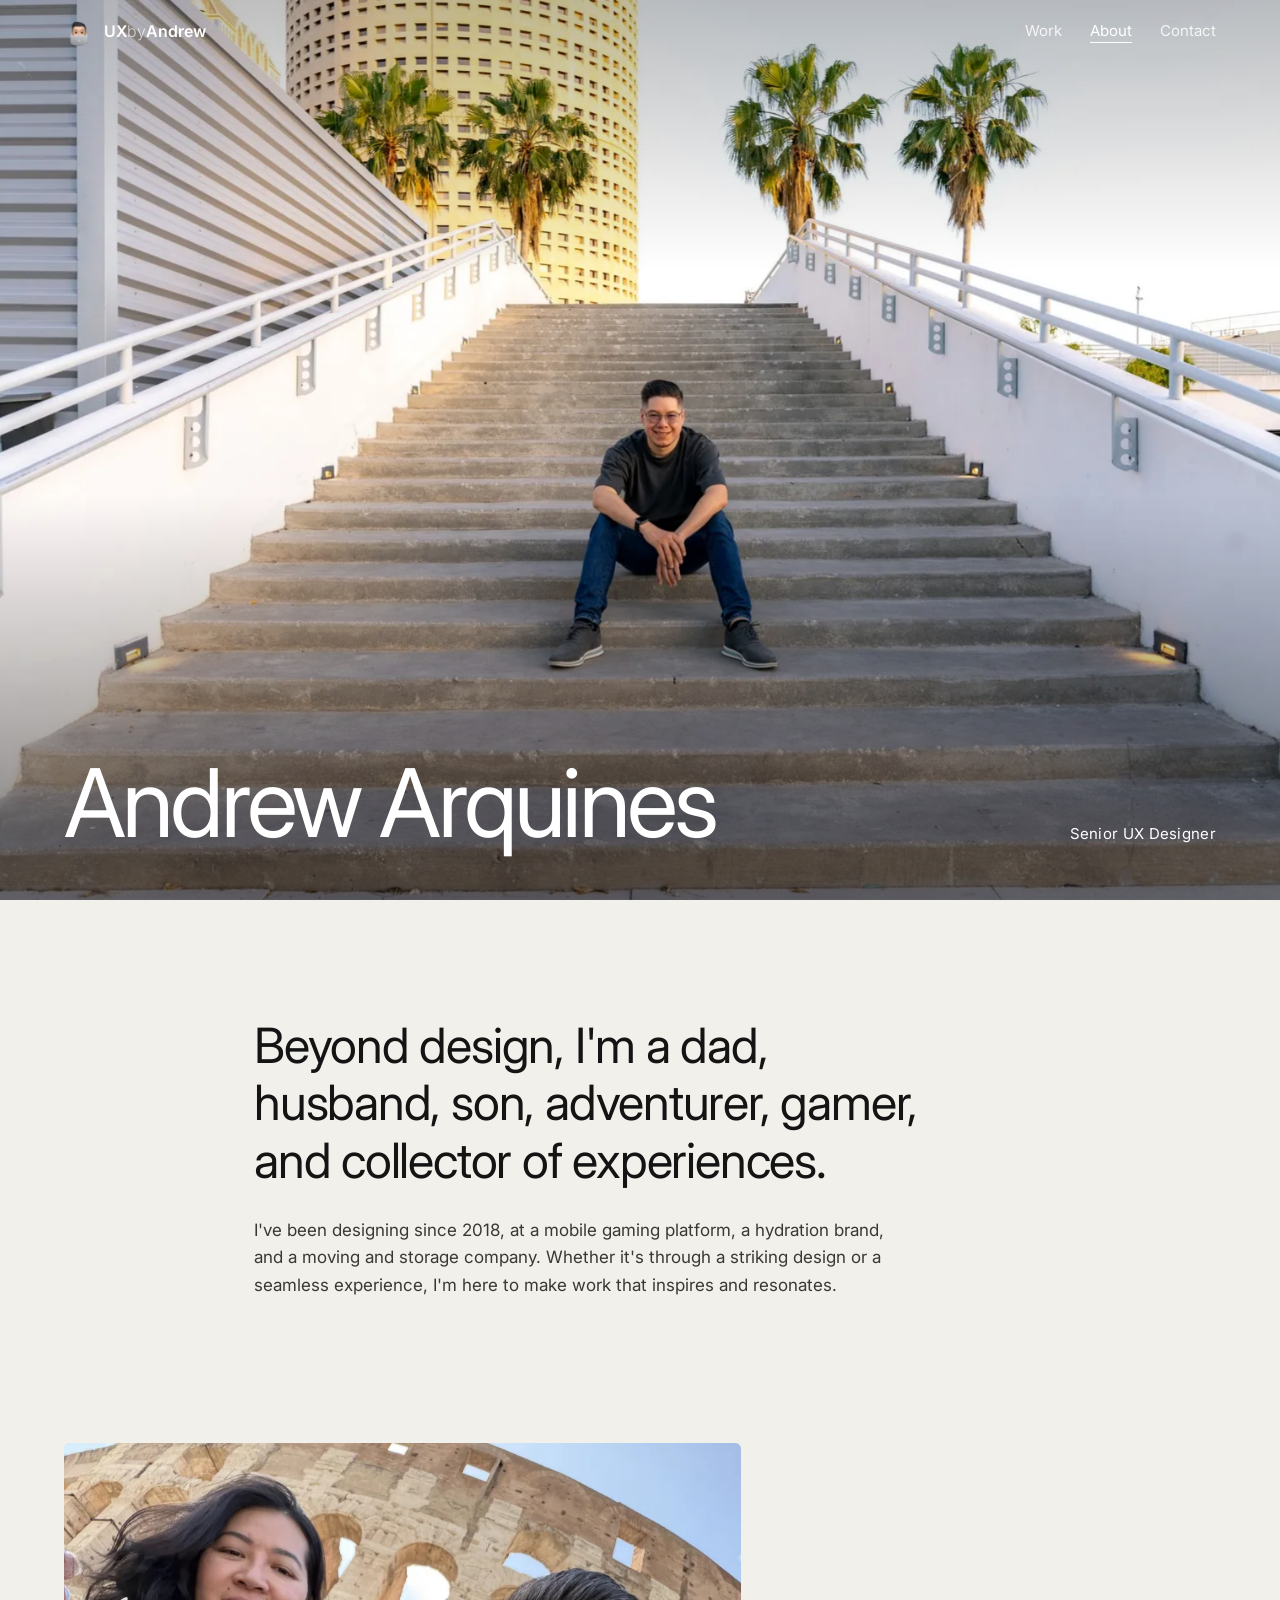
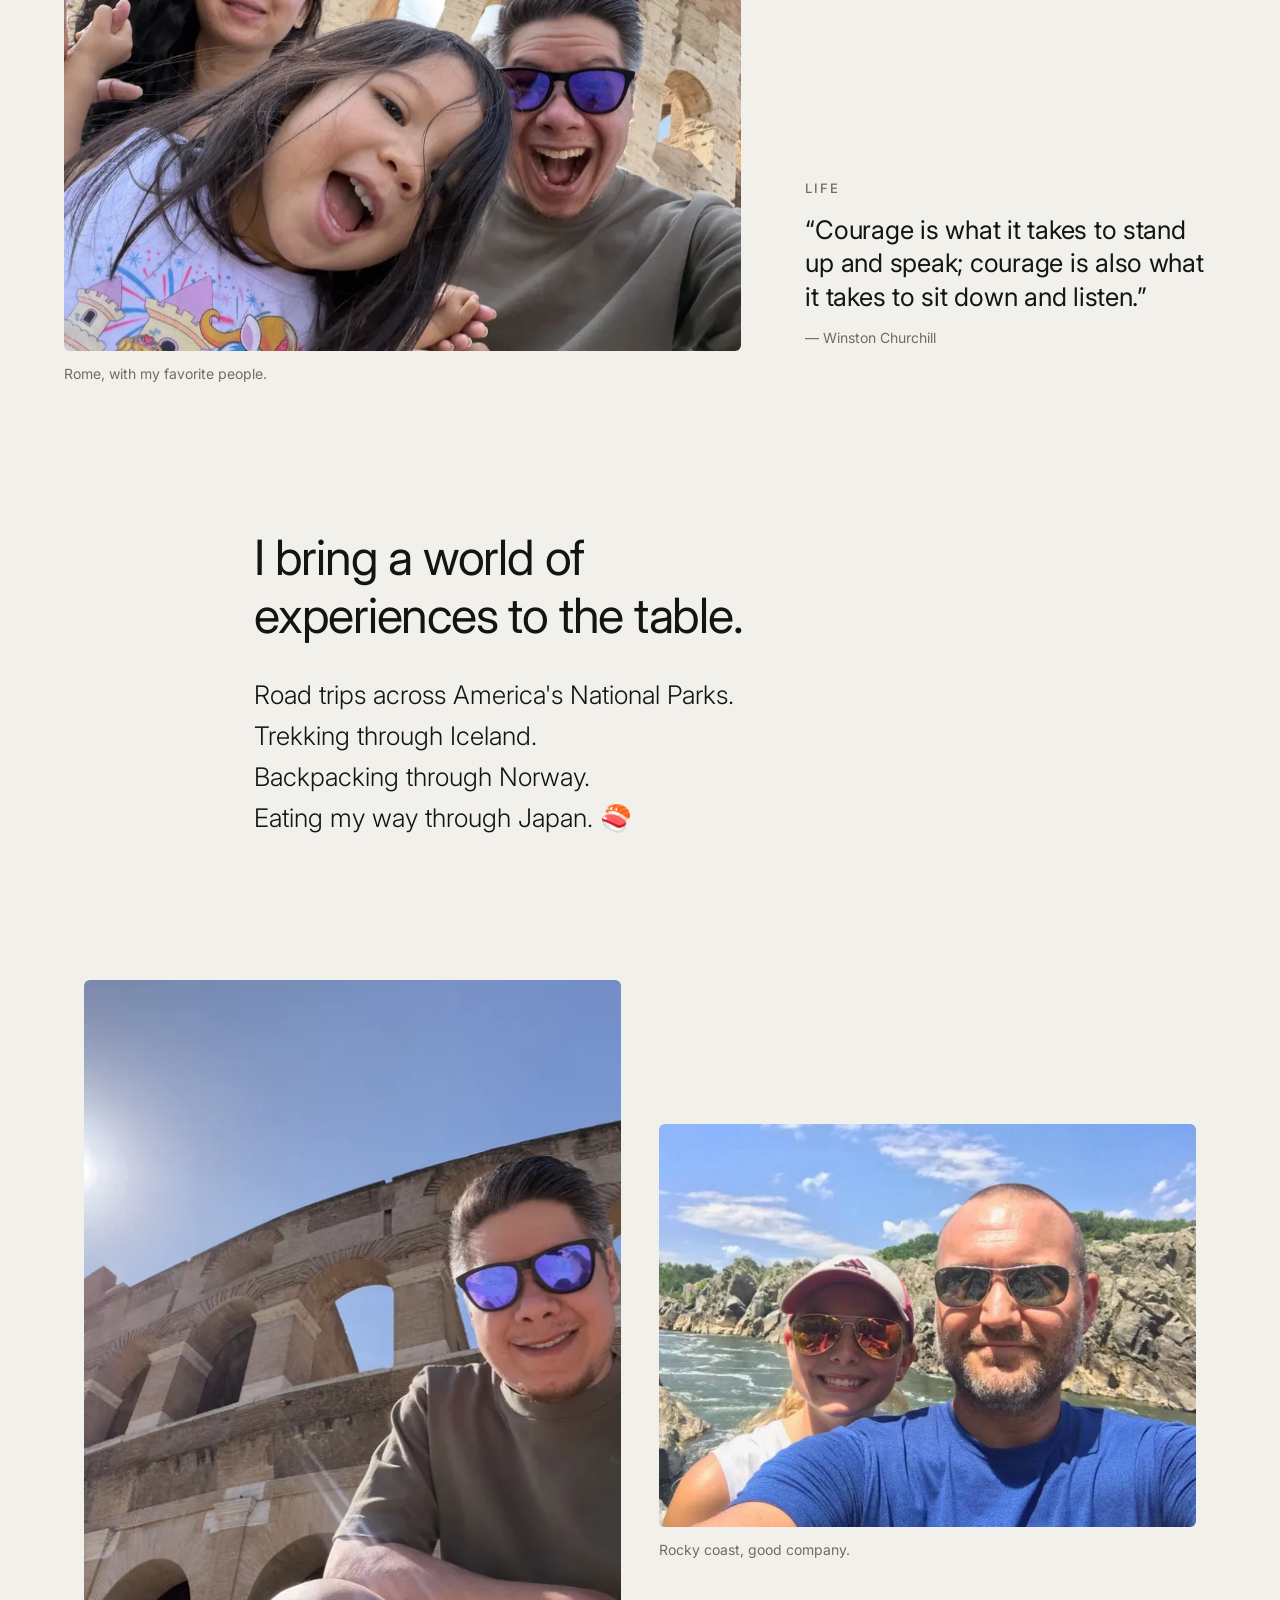
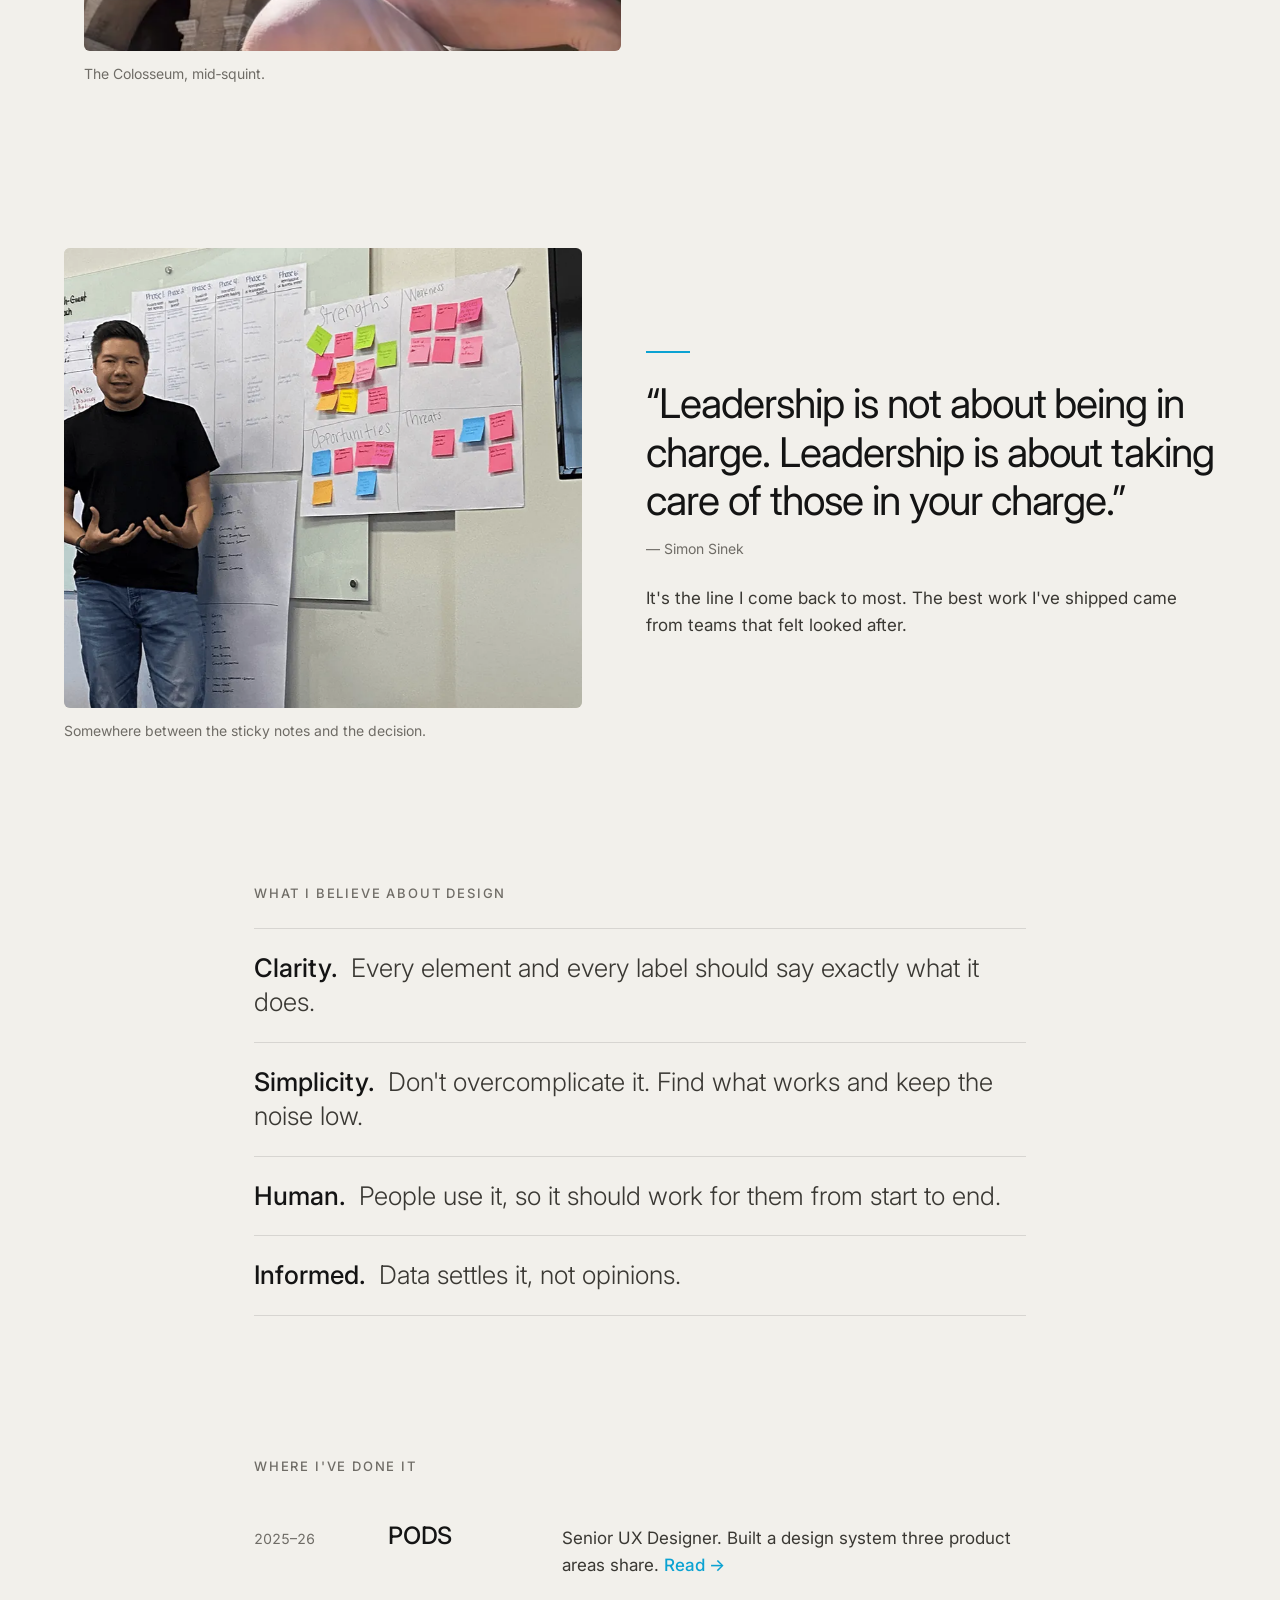
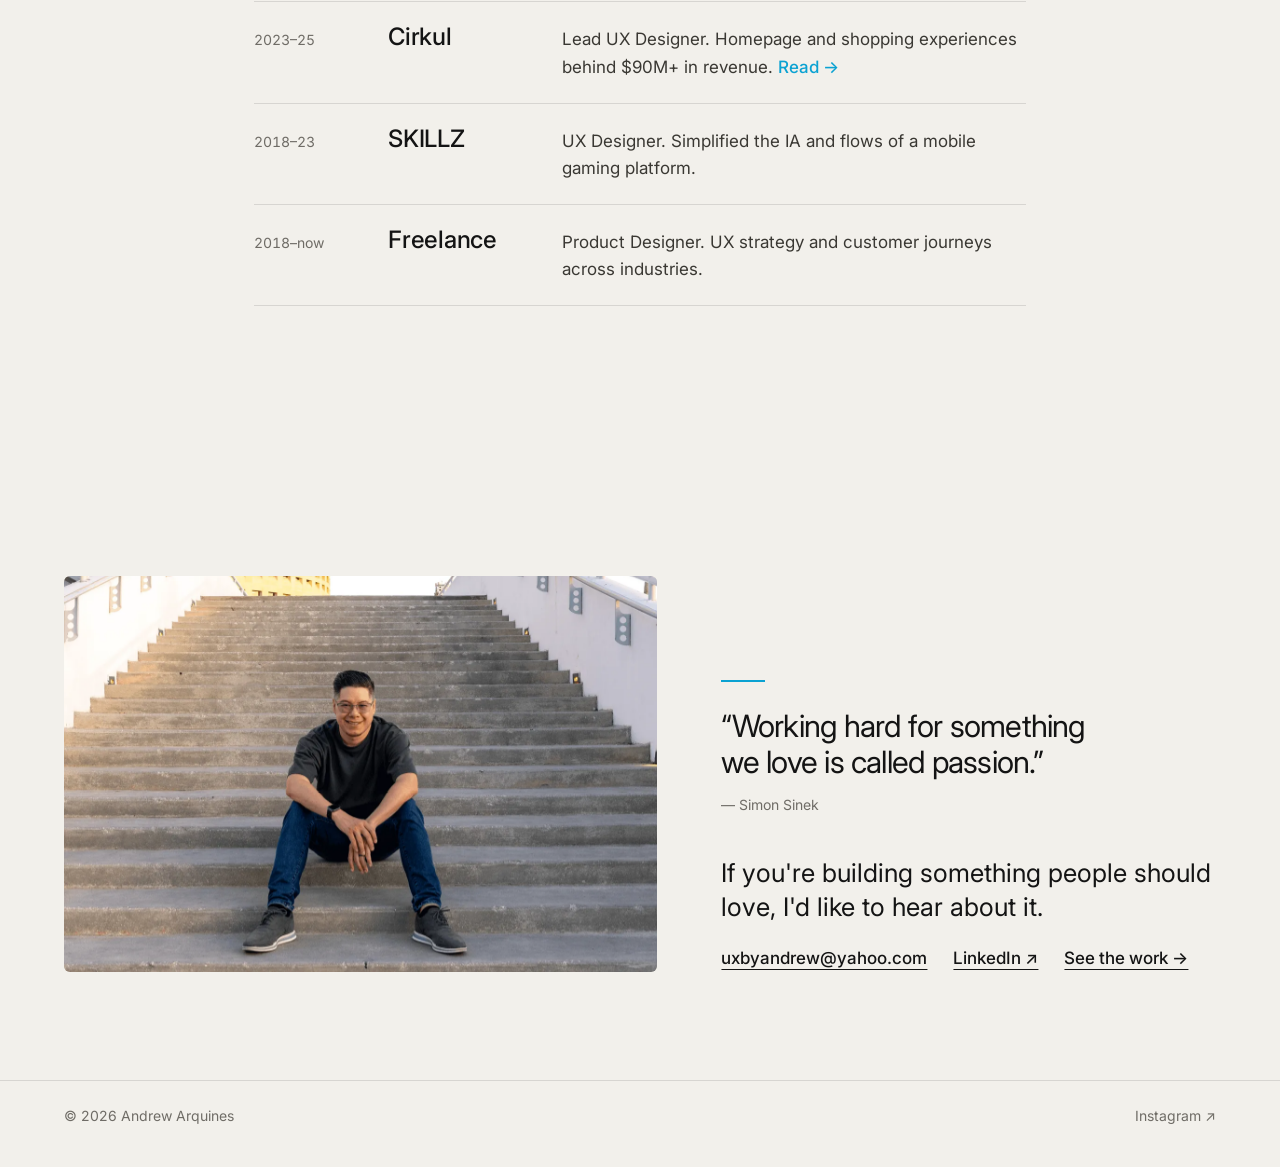
==== commit dcf4c1fa: "About page: rebuild as a photo-led personal essay Owner found the game theme gimmicky, the dark HUD " ====
--- a/about.html
+++ b/about.html
@@ -3,184 +3,132 @@
 <head>
   <meta charset="UTF-8">
   <meta name="viewport" content="width=device-width, initial-scale=1">
-  <title>Paused · About Andrew — UXbyAndrew</title>
+  <title>About Andrew — UXbyAndrew</title>
   <meta name="description" content="Andrew Arquines: senior UX designer, dad, husband, son, adventurer, gamer, and collector of experiences.">
-  <meta name="theme-color" content="#0e1116">
-  <meta property="og:title" content="Paused · About Andrew">
+  <meta name="theme-color" content="#f2f0eb">
+  <meta property="og:title" content="About Andrew — UXbyAndrew">
   <meta property="og:image" content="assets/img/hero-andrew.webp">
   <link rel="icon" href="assets/img/memoji.webp">
   <link rel="preconnect" href="https://fonts.googleapis.com">
   <link rel="preconnect" href="https://fonts.gstatic.com" crossorigin>
   <link href="https://fonts.googleapis.com/css2?family=Inter:wght@300;400;500;600&display=swap" rel="stylesheet">
-  <link href="https://api.fontshare.com/v2/css?f[]=chillax@400,500,600&display=swap" rel="stylesheet">
+  <link href="https://api.fontshare.com/v2/css?f[]=chillax@300,400,500&display=swap" rel="stylesheet">
   <link rel="stylesheet" href="about.css">
 </head>
 
-<body class="pz">
-  <a class="skip" href="#status">Skip to content</a>
+<body>
+  <a class="skip" href="#story">Skip to the story</a>
 
-  <!-- The world, frozen behind the menu -->
-  <div class="world" aria-hidden="true"><img src="assets/img/hero-andrew.webp" alt="" width="1600" height="1066"></div>
-  <p class="resumed-cap" aria-live="polite"></p>
-
-  <header class="hud">
-    <a class="hud__home" href="index.html" aria-label="Back to UXbyAndrew home">← UX<em>by</em>Andrew</a>
-    <p class="hud__state"><span class="hud__ii" aria-hidden="true">II</span> PAUSED · <span data-timer>00:00</span></p>
-    <button type="button" class="hud__resume" data-resume aria-keyshortcuts="Escape">▶ Resume</button>
+  <header class="top">
+    <a class="top__brand" href="index.html" aria-label="UXbyAndrew, home"><img src="assets/img/memoji.webp" alt="" width="30" height="30"><span>UX<em>by</em>Andrew</span></a>
+    <nav class="top__nav" aria-label="Primary">
+      <a href="index.html#work">Work</a>
+      <a href="about.html" aria-current="page">About</a>
+      <a href="mailto:uxbyandrew@yahoo.com">Contact</a>
+    </nav>
   </header>
 
-  <!-- Menu rail -->
-  <nav class="rail" aria-label="Pause menu">
-    <ol>
-      <li><a href="#status" data-k="status">Status</a></li>
-      <li><a href="#quests" data-k="quests">Quests</a></li>
-      <li><a href="#loadout" data-k="loadout">Loadout</a></li>
-      <li><a href="#map" data-k="map">Map</a></li>
-      <li><a href="#codex" data-k="codex">Codex</a></li>
-      <li><a href="#party" data-k="party">Party</a></li>
-    </ol>
-    <p class="rail__legend" aria-hidden="true"><kbd>Q</kbd><kbd>E</kbd> switch · <kbd>Esc</kbd> resume</p>
-  </nav>
+  <!-- Opening frame -->
+  <section class="open" aria-labelledby="name">
+    <figure class="open__img"><img src="assets/img/hero-andrew.webp" alt="Andrew sitting on a wide set of outdoor stairs, palm trees behind him" width="1600" height="1066" fetchpriority="high"></figure>
+    <div class="open__txt">
+      <h1 id="name" class="open__name">Andrew Arquines</h1>
+      <p class="open__role">Senior UX Designer</p>
+    </div>
+  </section>
 
-  <main class="menu" id="main">
-    <!-- TITLE -->
-    <section class="title" aria-labelledby="who">
-      <h1 id="who" class="title__name">Andrew Arquines</h1>
-      <p class="title__class">Senior UX designer. Also: dad, husband, son, adventurer, gamer.</p>
-      <p class="title__earned"><span>Title earned</span> Collector of Experiences</p>
+  <main id="story">
+    <!-- 1 -->
+    <section class="chapter chapter--intro">
+      <p class="lede" data-r>Beyond design, I'm a dad, husband, son, adventurer, gamer, and collector of experiences.</p>
+      <p class="body" data-r>I've been designing since 2018, at a mobile gaming platform, a hydration brand, and a moving and storage company. Whether it's through a striking design or a seamless experience, I'm here to make work that inspires and resonates.</p>
     </section>
 
-    <!-- STATUS -->
-    <section class="panel" id="status" data-sec="status" aria-labelledby="st-h">
-      <h2 id="st-h" class="ph"><span>01</span>Status</h2>
-      <div class="status">
-        <figure class="frame frame--portrait"><img src="assets/img/andrew-portrait.webp" alt="Portrait of Andrew" width="200" height="300"></figure>
-        <dl class="sheet">
-          <div><dt>Class</dt><dd>Senior UX Designer</dd></div>
-          <div><dt>In UX since</dt><dd>2018</dd></div>
-          <div><dt>Current build</dt><dd>Design systems · Growth UX · Research</dd></div>
-          <div><dt>Specials</dt><dd>$90M+ revenue influenced at Cirkul</dd></div>
-          <div><dt>Party</dt><dd>Wife &amp; kid (Player 2)</dd></div>
-        </dl>
-        <figure class="frame frame--p2">
-          <img src="assets/img/life-family.webp" alt="Andrew with his family in front of the Colosseum" width="1000" height="750" loading="lazy">
-          <figcaption>Player 2. Best co‑op partner I've had.</figcaption>
-        </figure>
-      </div>
-      <p class="dialog">Whether it's through stunning designs or seamless user experiences, I'm dedicated to delivering work that inspires and resonates.<span class="dialog__tri" aria-hidden="true">▼</span></p>
+    <!-- 2 · Family -->
+    <section class="spread spread--family">
+      <figure class="ph ph--wide" data-r>
+        <div class="ph__in" data-drift><img src="assets/img/life-family.webp" alt="Andrew, his wife, and their daughter laughing in a selfie in front of the Colosseum" width="1000" height="750" loading="lazy"></div>
+        <figcaption>Rome, with my favorite people.</figcaption>
+      </figure>
+      <aside class="aside" data-r>
+        <p class="aside__k">Life</p>
+        <blockquote>“Courage is what it takes to stand up and speak; courage is also what it takes to sit down and listen.”</blockquote>
+        <p class="aside__by">Winston Churchill</p>
+      </aside>
     </section>
 
-    <!-- QUESTS -->
-    <section class="panel" id="quests" data-sec="quests" aria-labelledby="q-h">
-      <h2 id="q-h" class="ph"><span>02</span>Quest log</h2>
-      <div class="quests">
-        <div class="qlist" role="tablist" aria-label="Quests" aria-orientation="vertical">
-          <button role="tab" id="t-pods" aria-controls="p-pods" aria-selected="true"><b>PODS</b><span class="tag tag--live">Latest</span></button>
-          <button role="tab" id="t-cirkul" aria-controls="p-cirkul" aria-selected="false" tabindex="-1"><b>Cirkul</b><span class="tag tag--done">Complete</span></button>
-          <button role="tab" id="t-skillz" aria-controls="p-skillz" aria-selected="false" tabindex="-1"><b>SKILLZ</b><span class="tag tag--done">Complete</span></button>
-          <button role="tab" id="t-free" aria-controls="p-free" aria-selected="false" tabindex="-1"><b>Freelance</b><span class="tag tag--side">Side quest</span></button>
-        </div>
-        <div class="qpanes">
-          <article role="tabpanel" id="p-pods" aria-labelledby="t-pods" class="qp">
-            <p class="qp__meta">Senior UX Designer · 2025–2026</p>
-            <h3>Build a design system three teams actually use.</h3>
-            <ul class="obj"><li>Reusable components &amp; layout guidance</li><li>Interaction patterns, documented</li><li>Less implementation ambiguity</li></ul>
-            <a class="qp__go" href="pods-design-system.html">Replay this quest →</a>
-          </article>
-          <article role="tabpanel" id="p-cirkul" aria-labelledby="t-cirkul" class="qp" hidden>
-            <p class="qp__meta">Lead UX Designer · 2023–2025</p>
-            <h3>Optimize the homepage &amp; e‑commerce shopping.</h3>
-            <p class="loot"><span><b>$90M+</b>revenue</span><span><b>2M+</b>products sold</span><span><b>37M+</b>sessions</span></p>
-            <a class="qp__go" href="cirkul-homepage.html">Replay this quest →</a>
-          </article>
-          <article role="tabpanel" id="p-skillz" aria-labelledby="t-skillz" class="qp" hidden>
-            <p class="qp__meta">UX Designer · 2018–2023</p>
-            <h3>Home turf: a mobile gaming &amp; esports platform.</h3>
-            <ul class="obj"><li>Core information architecture</li><li>User flows &amp; product experiences</li><li>Simplify complex surfaces</li></ul>
-          </article>
-          <article role="tabpanel" id="p-free" aria-labelledby="t-free" class="qp" hidden>
-            <p class="qp__meta">Product Designer · 2018–present</p>
-            <h3>Partner with product &amp; business teams across verticals.</h3>
-            <ul class="obj obj--open"><li>Feature prioritization</li><li>UX strategy</li><li>Customer‑journey improvement</li></ul>
-            <figure class="frame frame--field"><img src="assets/img/andrew-workshop.webp" alt="Andrew running a workshop in front of a sticky-note wall" width="900" height="789" loading="lazy"><figcaption>Field notes: running a workshop.</figcaption></figure>
-          </article>
-        </div>
+    <!-- 3 · Travel -->
+    <section class="chapter">
+      <p class="lede" data-r>I bring a world of experiences to the table.</p>
+      <p class="places" data-r>
+        <span>Road trips across America's National Parks.</span>
+        <span>Trekking through Iceland.</span>
+        <span>Backpacking through Norway.</span>
+        <span>Eating my way through Japan.&nbsp;🍣</span>
+      </p>
+    </section>
+
+    <section class="pair">
+      <figure class="ph ph--tall" data-r>
+        <div class="ph__in" data-drift><img src="assets/img/life-rome.webp" alt="Andrew in sunglasses taking a selfie at the Colosseum" width="1000" height="750" loading="lazy"></div>
+        <figcaption>The Colosseum, mid‑squint.</figcaption>
+      </figure>
+      <figure class="ph ph--offset" data-r>
+        <div class="ph__in" data-drift><img src="assets/img/life-coast.webp" alt="Two people smiling in a selfie on a rocky coastline" width="960" height="721" loading="lazy"></div>
+        <figcaption>Rocky coast, good company.</figcaption>
+      </figure>
+    </section>
+
+    <!-- 4 · How I lead -->
+    <section class="spread spread--work">
+      <figure class="ph ph--work" data-r>
+        <div class="ph__in" data-drift><img src="assets/img/andrew-workshop.webp" alt="Andrew leading a workshop in front of a wall of sticky notes" width="900" height="789" loading="lazy"></div>
+        <figcaption>Somewhere between the sticky notes and the decision.</figcaption>
+      </figure>
+      <div class="lead" data-r>
+        <blockquote class="pull">“Leadership is not about being in charge. Leadership is about taking care of those in your charge.”</blockquote>
+        <p class="aside__by">Simon Sinek</p>
+        <p class="body">It's the line I come back to most. The best work I've shipped came from teams that felt looked after.</p>
       </div>
     </section>
 
-    <!-- LOADOUT -->
-    <section class="panel" id="loadout" data-sec="loadout" aria-labelledby="l-h">
-      <h2 id="l-h" class="ph"><span>03</span>Loadout</h2>
-      <p class="sub">Four principles, always equipped.</p>
-      <ul class="slots">
-        <li><button type="button" class="slot" data-desc="Effect: every element and every CTA label says exactly what it does." aria-describedby="itemdesc"><svg viewBox="0 0 24 24"><path d="M10 12a2 2 0 1 0 4 0 2 2 0 0 0-4 0"/><path d="M21 12q-3.6 6-9 6t-9-6q3.6-6 9-6t9 6"/></svg><span>Clarity</span></button></li>
-        <li><button type="button" class="slot" data-desc="Effect: −noise. Don't overcomplicate things; find what works." aria-describedby="itemdesc"><svg viewBox="0 0 24 24"><circle cx="12" cy="12" r="8"/><path d="M8 12h8"/></svg><span>Simplicity</span></button></li>
-        <li><button type="button" class="slot" data-desc="Effect: designed to be used from start to end, not just the happy path." aria-describedby="itemdesc"><svg viewBox="0 0 24 24"><circle cx="12" cy="8" r="4"/><path d="M5 20a7 7 0 0 1 14 0"/></svg><span>Human</span></button></li>
-        <li><button type="button" class="slot" data-desc="Passive: decisions validated or invalidated by data over opinions." aria-describedby="itemdesc"><svg viewBox="0 0 24 24"><path d="M4 20h16"/><path d="M7 16v-4M12 16V7M17 16v-6"/></svg><span>Informed</span></button></li>
-      </ul>
-      <p class="itemdesc" id="itemdesc" aria-live="polite">Select an item to inspect it.</p>
+    <!-- 5 · What I believe -->
+    <section class="chapter chapter--believe">
+      <p class="small-k" data-r>What I believe about design</p>
+      <ol class="beliefs">
+        <li data-r><b>Clarity.</b> Every element and every label should say exactly what it does.</li>
+        <li data-r><b>Simplicity.</b> Don't overcomplicate it. Find what works and keep the noise low.</li>
+        <li data-r><b>Human.</b> People use it, so it should work for them from start to end.</li>
+        <li data-r><b>Informed.</b> Data settles it, not opinions.</li>
+      </ol>
     </section>
 
-    <!-- MAP -->
-    <section class="panel" id="map" data-sec="map" aria-labelledby="m-h">
-      <h2 id="m-h" class="ph"><span>04</span>World map</h2>
-      <div class="map">
-        <svg class="map__route" viewBox="0 0 1000 300" preserveAspectRatio="none" aria-hidden="true"><path d="M120 190 C 250 60, 330 60, 410 92 S 520 70, 545 80 S 560 170, 575 190 S 780 230, 880 150"/></svg>
-        <button type="button" class="pin" style="--x:12%;--y:63%" aria-describedby="pc-us"><i></i><span>USA</span></button>
-        <button type="button" class="pin" style="--x:41%;--y:31%" aria-describedby="pc-is"><i></i><span>Iceland</span></button>
-        <button type="button" class="pin" style="--x:54.5%;--y:27%" aria-describedby="pc-no"><i></i><span>Norway</span></button>
-        <button type="button" class="pin" style="--x:57.5%;--y:63%" aria-describedby="pc-it"><i></i><span>Rome</span></button>
-        <button type="button" class="pin" style="--x:88%;--y:50%" aria-describedby="pc-jp"><i></i><span>Japan</span></button>
-        <div class="cards">
-          <p class="pc" id="pc-us"><b>USA</b>Road‑tripped across America's National Parks.</p>
-          <p class="pc" id="pc-is"><b>Iceland</b>Trekked through it.</p>
-          <p class="pc" id="pc-no"><b>Norway</b>Backpacked through it.</p>
-          <p class="pc pc--img" id="pc-it"><img src="assets/img/life-rome.webp" alt="" width="1000" height="750" loading="lazy"><b>Rome</b>Sunglasses, Colosseum, zero regrets.</p>
-          <p class="pc" id="pc-jp"><b>Japan</b>Ate my way through it. 🍣</p>
-        </div>
-      </div>
-      <p class="map__count"><span>Map explored</span> 5 regions · Completion: low · Working on it.</p>
+    <!-- 6 · Where I've been -->
+    <section class="chapter chapter--path" aria-labelledby="path-h">
+      <h2 id="path-h" class="small-k" data-r>Where I've done it</h2>
+      <ol class="path">
+        <li data-r><span class="path__yr">2025–26</span><span class="path__co">PODS</span><span class="path__what">Senior UX Designer. Built a design system three product areas share. <a href="pods-design-system.html">Read&nbsp;→</a></span></li>
+        <li data-r><span class="path__yr">2023–25</span><span class="path__co">Cirkul</span><span class="path__what">Lead UX Designer. Homepage and shopping experiences behind $90M+ in revenue. <a href="cirkul-homepage.html">Read&nbsp;→</a></span></li>
+        <li data-r><span class="path__yr">2018–23</span><span class="path__co">SKILLZ</span><span class="path__what">UX Designer. Simplified the IA and flows of a mobile gaming platform.</span></li>
+        <li data-r><span class="path__yr">2018–now</span><span class="path__co">Freelance</span><span class="path__what">Product Designer. UX strategy and customer journeys across industries.</span></li>
+      </ol>
     </section>
 
-    <!-- CODEX -->
-    <section class="panel" id="codex" data-sec="codex" aria-labelledby="c-h">
-      <h2 id="c-h" class="ph"><span>05</span>Codex</h2>
-      <div class="codex">
-        <div class="cx__tabs" role="tablist" aria-label="Codex entries">
-          <button role="tab" aria-selected="true" data-cx="0">Leadership</button>
-          <button role="tab" aria-selected="false" data-cx="1" tabindex="-1">Life</button>
-          <button role="tab" aria-selected="false" data-cx="2" tabindex="-1">Work</button>
-        </div>
-        <button type="button" class="textbox" data-textbox aria-label="Next codex entry">
-          <span class="tb__q" data-q>“Leadership is not about being in charge. Leadership is about taking care of those in your charge.”</span>
-          <span class="tb__by" data-by>— Simon Sinek</span>
-          <span class="tb__tri" aria-hidden="true">▼</span>
-        </button>
-        <ol class="cx__src" hidden>
-          <li data-by="Simon Sinek">“Leadership is not about being in charge. Leadership is about taking care of those in your charge.”</li>
-          <li data-by="Winston Churchill">“Courage is what it takes to stand up and speak; courage is also what it takes to sit down and listen.”</li>
-          <li data-by="Simon Sinek">“Working hard for something we do not care about is called stress; working hard for something we love is called passion.”</li>
-        </ol>
-      </div>
-    </section>
-
-    <!-- PARTY -->
-    <section class="panel" id="party" data-sec="party" aria-labelledby="p-h">
-      <h2 id="p-h" class="ph"><span>06</span>Party</h2>
-      <p class="party__h">Looking for party members.</p>
-      <ul class="party">
-        <li><button type="button" class="member" data-copy="uxbyandrew@yahoo.com"><img src="assets/img/memoji.webp" alt="" width="40" height="40" class="memoji"><span><b>Email</b>uxbyandrew@yahoo.com</span><i>Copy</i></button></li>
-        <li><a class="member" href="https://www.linkedin.com/in/andrewarq/" target="_blank" rel="noopener"><span class="glyph" aria-hidden="true">in</span><span><b>LinkedIn</b>/in/andrewarq</span><i>Open ↗</i></a></li>
-        <li><a class="member" href="https://www.instagram.com/uxbyandrew" target="_blank" rel="noopener"><span class="glyph" aria-hidden="true">◎</span><span><b>Instagram</b>@uxbyandrew</span><i>Open ↗</i></a></li>
-      </ul>
-      <div class="party__end">
-        <button type="button" class="resume-big" data-resume>▶ Resume</button>
-        <a class="party__work" href="index.html#work">or see the work →</a>
+    <!-- Close -->
+    <section class="close">
+      <figure class="ph ph--close" data-r>
+        <div class="ph__in" data-drift><img src="assets/img/andrew-steps.webp" alt="Andrew on the stairs, smiling" width="1400" height="934" loading="lazy"></div>
+      </figure>
+      <div class="close__txt" data-r>
+        <blockquote class="pull pull--sm">“Working hard for something we love is called passion.”</blockquote>
+        <p class="aside__by">Simon Sinek</p>
+        <p class="close__h">If you're building something people should love, I'd like to hear about it.</p>
+        <p class="close__links"><a href="mailto:uxbyandrew@yahoo.com">uxbyandrew@yahoo.com</a><a href="https://www.linkedin.com/in/andrewarq/" target="_blank" rel="noopener">LinkedIn ↗</a><a href="index.html#work">See the work →</a></p>
       </div>
     </section>
   </main>
 
-  <div class="toast" role="status" aria-live="polite"></div>
+  <footer class="foot"><span>© <span data-year>2026</span> Andrew Arquines</span><a href="https://www.instagram.com/uxbyandrew" target="_blank" rel="noopener">Instagram ↗</a></footer>
   <script src="about.js" defer></script>
 </body>
 </html>
--- a/about.css
+++ b/about.css
@@ -1,225 +1,121 @@
-/* "PAUSED" — the About page as a game's pause menu. Standalone. */
+/* About — a photo-led personal essay. Light, warm, quiet motion. */
 :root {
-  --ink: #0e1116; --panel: rgba(14, 17, 22, .86); --cream: #f2ede3; --muted: #8a8f98; --line: rgba(242, 237, 227, .14);
-  --amber: #ffb547; --teal: #6fd3c1;
+  --paper: #f2f0eb; --ink: #141414; --muted: #6f6c66; --line: rgba(20, 20, 20, .12); --accent: #0ba2d2;
   --display: "Chillax", "Inter", system-ui, sans-serif; --body: "Inter", system-ui, -apple-system, sans-serif;
-  --mono: ui-monospace, SFMono-Regular, Menlo, Consolas, monospace;
-  --rail: 200px; --gutter: clamp(18px, 4vw, 56px); --ease: cubic-bezier(.22, 1, .36, 1);
+  --gutter: clamp(20px, 5vw, 80px); --ease: cubic-bezier(.22, 1, .36, 1);
 }
 *, *::before, *::after { box-sizing: border-box; }
-html { -webkit-text-size-adjust: 100%; overflow-x: hidden; overflow-x: clip; scroll-behavior: smooth; scroll-padding-top: 80px; }
-body { margin: 0; background: var(--ink); color: var(--cream); font: 400 16px/1.55 var(--body); -webkit-font-smoothing: antialiased; }
+html { -webkit-text-size-adjust: 100%; overflow-x: hidden; overflow-x: clip; }
+body { margin: 0; background: var(--paper); color: var(--ink); font: 400 17px/1.6 var(--body); -webkit-font-smoothing: antialiased; }
 img { display: block; max-width: 100%; height: auto; }
-a { color: inherit; text-decoration: none; }
-h1, h2, h3, p, figure, ul, ol, dl, dd { margin: 0; padding: 0; }
-ul, ol { list-style: none; }
-button { font: inherit; color: inherit; background: none; border: 0; padding: 0; cursor: pointer; }
-kbd { display: inline-grid; place-items: center; min-width: 20px; height: 20px; padding: 0 5px; margin-right: 3px; border: 1px solid var(--line); border-bottom-width: 2px; border-radius: 4px; font: 600 10px/1 var(--mono); }
-::selection { background: var(--amber); color: var(--ink); }
-:focus-visible { outline: 2px solid var(--amber); outline-offset: 3px; }
-.skip { position: fixed; left: 16px; top: -60px; z-index: 200; background: var(--amber); color: var(--ink); padding: 10px 16px; font-weight: 600; }
+a { color: inherit; }
+h1, h2, p, figure, blockquote, ol { margin: 0; padding: 0; }
+ol { list-style: none; }
+::selection { background: #c9f5ff; }
+:focus-visible { outline: 2px solid var(--accent); outline-offset: 4px; border-radius: 4px; }
+.skip { position: fixed; left: 16px; top: -60px; z-index: 200; background: var(--ink); color: var(--paper); padding: 10px 16px; border-radius: 999px; text-decoration: none; }
 .skip:focus { top: 16px; }
 
-/* World behind the menu */
-.world { position: fixed; inset: 0; z-index: -2; overflow: hidden; }
-.world img { width: 100%; height: 100%; object-fit: cover; filter: blur(8px) saturate(.75) brightness(.9); transform: scale(1.06); transition: filter .7s var(--ease), transform .9s var(--ease); }
-.world::after { content: ""; position: absolute; inset: 0; background: rgba(14, 17, 22, .74); transition: opacity .7s var(--ease);
-  background-image: radial-gradient(rgba(242, 237, 227, .06) 1px, transparent 1.2px); background-size: 4px 4px; }
+/* Header: sits over the opening photo, then turns solid */
+.top { position: fixed; inset: 0 0 auto; z-index: 50; display: flex; align-items: center; justify-content: space-between; padding: 16px var(--gutter); color: #fff; transition: background .4s, color .4s, box-shadow .4s; }
+.top a { text-decoration: none; }
+.top.solid { background: color-mix(in srgb, var(--paper) 88%, transparent); color: var(--ink); backdrop-filter: blur(10px); -webkit-backdrop-filter: blur(10px); box-shadow: 0 1px 0 var(--line); }
+.top__brand { display: flex; align-items: center; gap: 10px; font: 600 16px/1 var(--display); }
+.top__brand img { border-radius: 50%; }
+.top__brand em { font-style: normal; font-weight: 300; opacity: .7; }
+.top__nav { display: flex; gap: 28px; font-size: 15px; }
+.top__nav a { opacity: .85; } .top__nav a:hover, .top__nav a[aria-current] { opacity: 1; }
+.top__nav a[aria-current] { text-decoration: underline; text-underline-offset: 6px; text-decoration-thickness: 1px; }
 
-/* HUD */
-.hud { position: fixed; inset: 0 0 auto; z-index: 40; display: flex; align-items: center; gap: 20px; padding: 14px var(--gutter); font: 600 12px/1 var(--mono); letter-spacing: .08em; text-transform: uppercase; }
-.hud__home { color: var(--muted); } .hud__home em { font-style: normal; font-weight: 400; } .hud__home:hover { color: var(--cream); }
-.hud__state { margin: 0 auto; color: var(--cream); font-variant-numeric: tabular-nums; }
-.hud__ii { display: inline-block; color: var(--amber); margin-right: 4px; animation: blink 1.6s steps(1) infinite; }
-@keyframes blink { 50% { opacity: .25; } }
-.hud__resume { padding: 9px 14px; border: 1px solid var(--line); text-transform: uppercase; letter-spacing: .08em; font: 600 12px/1 var(--mono); transition: border-color .12s, color .12s; }
-.hud__resume:hover { border-color: var(--amber); color: var(--amber); }
+/* Opening frame */
+.open { position: relative; height: 100svh; min-height: 560px; overflow: hidden; color: #fff; }
+.open__img { position: absolute; inset: 0; }
+.open__img img { width: 100%; height: 100%; object-fit: cover; object-position: 50% 60%; transform: scale(1.08); animation: settle 2.4s var(--ease) forwards; }
+@keyframes settle { to { transform: scale(1); } }
+.open__img::after { content: ""; position: absolute; inset: 0; background: linear-gradient(180deg, rgba(0, 0, 0, .25) 0%, rgba(0, 0, 0, 0) 30%, rgba(0, 0, 0, 0) 55%, rgba(0, 0, 0, .55) 100%); }
+.open__txt { position: absolute; left: var(--gutter); right: var(--gutter); bottom: clamp(28px, 6vh, 64px); display: flex; justify-content: space-between; align-items: flex-end; gap: 20px; flex-wrap: wrap; }
+.open__name { font: 400 clamp(44px, 7.4vw, 120px)/.92 var(--display); letter-spacing: -.04em; opacity: 0; transform: translateY(20px); animation: rise 1.2s var(--ease) .3s forwards; }
+.open__role { font-size: 15px; letter-spacing: .02em; opacity: 0; animation: rise 1.2s var(--ease) .55s forwards; }
+@keyframes rise { to { opacity: 1; transform: none; } }
 
-/* Rail */
-.rail { position: fixed; left: var(--gutter); top: 50%; z-index: 30; width: var(--rail); transform: translateY(-50%); transition: transform .45s var(--ease), opacity .3s; }
-.rail a { position: relative; display: block; padding: 9px 0 9px 22px; font: 500 26px/1 var(--display); letter-spacing: -.01em; color: var(--muted); transition: color .12s; }
-.rail a::before { content: ""; position: absolute; left: 0; top: 50%; width: 10px; height: 12px; margin-top: -6px; background: var(--amber); clip-path: polygon(0 0, 100% 50%, 0 100%); opacity: 0; transform: translateX(-6px); transition: opacity .12s, transform .12s steps(2); }
-.rail a:hover, .rail a:focus-visible, .rail a[aria-current="true"] { color: var(--cream); }
-.rail a:hover::before, .rail a:focus-visible::before, .rail a[aria-current="true"]::before { opacity: 1; transform: none; }
-.rail a[aria-current="true"] { color: var(--amber); }
-.rail__legend { margin-top: 26px; font: 500 10px/1.8 var(--mono); letter-spacing: .06em; text-transform: uppercase; color: var(--muted); }
+/* Text chapters */
+.chapter { max-width: 900px; margin: 0 auto; padding: clamp(96px, 16vh, 180px) var(--gutter); }
+.chapter--intro { padding-top: clamp(80px, 13vh, 150px); }
+.lede { font: 400 clamp(30px, 3.8vw, 54px)/1.18 var(--display); letter-spacing: -.025em; text-wrap: balance; }
+.body { margin-top: 28px; max-width: 58ch; font-size: clamp(17px, 1.3vw, 19px); color: #3a3833; }
+.places { margin-top: 32px; display: grid; gap: 4px; font: 300 clamp(20px, 2vw, 28px)/1.45 var(--display); color: var(--muted); }
+.places span { transition: color .6s; }
+.places.is-in span { color: var(--ink); }
+.places.is-in span:nth-child(2) { transition-delay: .25s; } .places.is-in span:nth-child(3) { transition-delay: .5s; } .places.is-in span:nth-child(4) { transition-delay: .75s; }
 
-/* Menu column */
-.menu { position: relative; max-width: 940px; margin: 0 0 0 calc(var(--gutter) + var(--rail) + clamp(24px, 6vw, 110px)); padding: 0 var(--gutter) 120px 0; transition: transform .5s var(--ease), opacity .35s; }
-.title { min-height: 92svh; display: flex; flex-direction: column; justify-content: center; padding-top: 60px; }
-.title__name { font: 500 clamp(56px, 9vw, 132px)/.9 var(--display); letter-spacing: -.045em; }
-.title__class { margin-top: 22px; font-size: clamp(18px, 1.8vw, 24px); color: var(--cream); max-width: 32ch; }
-.title__earned { margin-top: 26px; display: inline-flex; align-items: center; gap: 12px; width: fit-content; padding: 10px 14px; border: 1px solid rgba(255, 181, 71, .5); font: 600 13px/1 var(--mono); letter-spacing: .06em; text-transform: uppercase; color: var(--amber);
-  animation: earn .9s var(--ease) .6s both; }
-.title__earned span { color: var(--muted); }
-@keyframes earn { from { opacity: 0; transform: translateY(10px); clip-path: inset(0 100% 0 0); } to { opacity: 1; transform: none; clip-path: inset(0 0 0 0); } }
+/* Photos */
+.ph { margin: 0; }
+.ph__in { overflow: hidden; border-radius: 6px; background: #ddd8cc; }
+.ph__in img { width: 100%; height: 100%; object-fit: cover; transform: translateY(var(--dy, 0)) scale(1.1); will-change: transform; }
+.ph figcaption { margin-top: 12px; font-size: 14px; color: var(--muted); }
 
-.panel { position: relative; margin-top: clamp(80px, 14vh, 150px); padding: clamp(22px, 3vw, 36px); background: var(--panel); border: 1px solid var(--line); backdrop-filter: blur(6px); -webkit-backdrop-filter: blur(6px);
-  background-image: radial-gradient(rgba(242, 237, 227, .05) 1px, transparent 1.2px); background-size: 4px 4px; }
-.panel::before, .panel::after { content: ""; position: absolute; width: 14px; height: 14px; border: 2px solid var(--amber); }
-.panel::before { left: -2px; top: -2px; border-right: 0; border-bottom: 0; }
-.panel::after { right: -2px; bottom: -2px; border-left: 0; border-top: 0; }
-.ph { display: flex; align-items: baseline; gap: 14px; font: 600 13px/1 var(--mono); letter-spacing: .14em; text-transform: uppercase; color: var(--cream); padding-bottom: 16px; border-bottom: 1px solid var(--line); }
-.ph span { color: var(--amber); }
-.sub { margin-top: 18px; color: var(--muted); }
+.spread { display: grid; gap: clamp(32px, 5vw, 80px); align-items: end; padding: 0 var(--gutter); max-width: 1440px; margin: 0 auto; }
+.spread--family { grid-template-columns: 1.65fr 1fr; }
+.ph--wide .ph__in { aspect-ratio: 4 / 3; }
+.aside { padding-bottom: 36px; }
+.aside__k, .small-k { font: 500 13px/1 var(--body); letter-spacing: .14em; text-transform: uppercase; color: var(--muted); }
+.aside blockquote { margin-top: 18px; font: 400 clamp(22px, 2vw, 30px)/1.3 var(--display); letter-spacing: -.01em; }
+.aside__by { margin-top: 14px; font-size: 14px; color: var(--muted); }
+.aside__by::before { content: "— "; }
 
-/* Status */
-.status { display: grid; grid-template-columns: 170px 1fr 220px; gap: 24px; margin-top: 24px; align-items: start; }
-.frame { position: relative; border: 1px solid var(--line); padding: 6px; }
-.frame::before { content: ""; position: absolute; inset: -4px; border: 1px solid transparent; border-image: linear-gradient(var(--amber), var(--amber)) 1; clip-path: polygon(0 0, 14px 0, 14px 2px, 2px 2px, 2px 14px, 0 14px, 0 100%, 14px 100%, 14px calc(100% - 2px), 2px calc(100% - 2px), 2px calc(100% - 14px), 0 calc(100% - 14px), 0 0, 100% 0, 100% 14px, calc(100% - 2px) 14px, calc(100% - 2px) 2px, calc(100% - 14px) 2px, calc(100% - 14px) 0, 100% 0, 100% 100%, calc(100% - 14px) 100%, calc(100% - 14px) calc(100% - 2px), calc(100% - 2px) calc(100% - 2px), calc(100% - 2px) calc(100% - 14px), 100% calc(100% - 14px)); }
-.frame img { width: 100%; }
-.frame--portrait img { aspect-ratio: 3 / 4; object-fit: cover; }
-.frame--p2 img { aspect-ratio: 4 / 3; object-fit: cover; }
-.frame figcaption { padding: 10px 4px 4px; font: 500 12px/1.4 var(--mono); color: var(--muted); }
-.sheet { display: grid; gap: 0; }
-.sheet div { display: grid; grid-template-columns: 120px 1fr; gap: 12px; padding: 11px 0; border-bottom: 1px dashed var(--line); }
-.sheet dt { font: 600 11px/1.5 var(--mono); letter-spacing: .1em; text-transform: uppercase; color: var(--muted); }
-.sheet dd { font-weight: 500; }
-.dialog { position: relative; margin-top: 26px; padding: 20px 46px 20px 22px; border: 2px solid var(--cream); font: 400 clamp(17px, 1.5vw, 21px)/1.5 var(--display); box-shadow: 0 0 0 4px var(--ink), 0 0 0 5px var(--line); }
-.dialog__tri, .tb__tri { position: absolute; right: 16px; bottom: 10px; font-size: 12px; color: var(--amber); animation: bob .9s steps(2) infinite; }
-@keyframes bob { 50% { transform: translateY(3px); } }
+.pair { display: grid; grid-template-columns: 1fr 1fr; gap: clamp(20px, 3vw, 48px); max-width: 1240px; margin: 0 auto; padding: 0 var(--gutter); align-items: start; }
+.ph--tall .ph__in { aspect-ratio: 4 / 5; }
+.ph--offset { margin-top: clamp(80px, 16vh, 200px); }
+.ph--offset .ph__in { aspect-ratio: 4 / 3; }
 
-/* Quests */
-.quests { display: grid; grid-template-columns: 230px 1fr; gap: 0; margin-top: 24px; border: 1px solid var(--line); }
-.qlist { display: grid; align-content: start; border-right: 1px solid var(--line); }
-.qlist [role="tab"] { position: relative; display: flex; flex-direction: column; align-items: flex-start; gap: 6px; padding: 16px 18px 16px 30px; text-align: left; border-bottom: 1px solid var(--line); transition: background .12s; }
-.qlist [role="tab"]:last-child { border-bottom: 0; }
-.qlist [role="tab"] b { font: 500 21px/1 var(--display); }
-.qlist [role="tab"]::before { content: ""; position: absolute; left: 12px; top: 22px; width: 8px; height: 10px; background: var(--amber); clip-path: polygon(0 0, 100% 50%, 0 100%); opacity: 0; }
-.qlist [role="tab"][aria-selected="true"] { background: rgba(255, 181, 71, .08); }
-.qlist [role="tab"][aria-selected="true"]::before { opacity: 1; }
-.qlist [role="tab"]:hover { background: rgba(242, 237, 227, .04); }
-.tag { font: 600 10px/1 var(--mono); letter-spacing: .1em; text-transform: uppercase; padding: 4px 6px; border: 1px solid; }
-.tag--live { color: var(--amber); } .tag--done { color: var(--teal); } .tag--side { color: var(--muted); }
-.qp { padding: 24px 26px; }
-.qp__meta { font: 600 11px/1 var(--mono); letter-spacing: .1em; text-transform: uppercase; color: var(--muted); }
-.qp h3 { margin-top: 12px; font: 500 clamp(24px, 2.4vw, 34px)/1.12 var(--display); letter-spacing: -.02em; max-width: 22ch; }
-.obj { margin-top: 18px; display: grid; gap: 8px; }
-.obj li { display: flex; gap: 10px; align-items: baseline; }
-.obj li::before { content: "☑"; color: var(--teal); }
-.obj--open li::before { content: "☐"; color: var(--muted); }
-.loot { display: flex; flex-wrap: wrap; gap: 14px 32px; margin-top: 20px; padding: 16px 0; border-top: 1px dashed var(--line); border-bottom: 1px dashed var(--line); }
-.loot span { font: 500 12px/1.3 var(--mono); text-transform: uppercase; letter-spacing: .06em; color: var(--muted); }
-.loot b { display: block; font: 500 clamp(30px, 3vw, 44px)/1 var(--display); color: var(--amber); letter-spacing: -.03em; text-transform: none; }
-.qp__go { display: inline-block; margin-top: 22px; font: 600 12px/1 var(--mono); letter-spacing: .08em; text-transform: uppercase; color: var(--amber); border-bottom: 1px solid; padding-bottom: 3px; }
-.frame--field { margin-top: 22px; max-width: 280px; }
-.qp:not([hidden]) { animation: pane .25s var(--ease); }
-@keyframes pane { from { opacity: 0; transform: translateX(10px); } }
+.spread--work { grid-template-columns: 1fr 1.1fr; align-items: center; padding-top: clamp(120px, 18vh, 220px); }
+.ph--work .ph__in { aspect-ratio: 9 / 8; }
+.pull { font: 400 clamp(28px, 3.2vw, 46px)/1.18 var(--display); letter-spacing: -.025em; text-wrap: balance; }
+.pull::before { content: ""; display: block; width: 44px; height: 2px; margin-bottom: 26px; background: var(--accent); }
+.lead .body { margin-top: 24px; }
 
-/* Loadout */
-.slots { display: grid; grid-template-columns: repeat(4, 1fr); gap: 14px; margin-top: 22px; }
-.slot { position: relative; width: 100%; aspect-ratio: 1; display: grid; place-items: center; align-content: center; gap: 12px; border: 1px solid var(--line); background: rgba(242, 237, 227, .03); transition: border-color .12s, background .12s; }
-.slot::after { content: ""; position: absolute; inset: 6px; border: 1px dashed transparent; transition: border-color .12s; }
-.slot svg { width: 40%; max-width: 64px; fill: none; stroke: var(--cream); stroke-width: 1.5; stroke-linecap: round; stroke-linejoin: round; transition: stroke .12s, transform .3s var(--ease); }
-.slot span { font: 600 12px/1 var(--mono); letter-spacing: .1em; text-transform: uppercase; color: var(--muted); }
-.slot:hover, .slot:focus-visible, .slot.sel { border-color: var(--amber); background: rgba(255, 181, 71, .08); outline: none; }
-.slot:hover::after, .slot:focus-visible::after, .slot.sel::after { border-color: rgba(255, 181, 71, .4); }
-.slot:hover svg, .slot:focus-visible svg, .slot.sel svg { stroke: var(--amber); transform: scale(1.1); }
-.slot:hover span, .slot.sel span { color: var(--cream); }
-.itemdesc { margin-top: 14px; padding: 14px 16px; border: 1px solid var(--line); font: 500 14px/1.5 var(--mono); color: var(--cream); min-height: 52px; }
-.itemdesc b { color: var(--amber); margin-right: 8px; }
+.chapter--believe { padding-bottom: 0; }
+.beliefs { margin-top: 28px; border-top: 1px solid var(--line); }
+.beliefs li { padding: 22px 0; border-bottom: 1px solid var(--line); font: 300 clamp(20px, 2vw, 28px)/1.35 var(--display); color: #3a3833; }
+.beliefs b { font-weight: 500; color: var(--ink); margin-right: .25em; }
 
-/* Map */
-.map { position: relative; margin-top: 24px; aspect-ratio: 1000 / 300; border: 1px solid var(--line);
-  background-image: radial-gradient(rgba(242, 237, 227, .16) 1.2px, transparent 1.4px); background-size: 14px 14px; }
-.map__route { position: absolute; inset: 0; width: 100%; height: 100%; }
-.map__route path { fill: none; stroke: rgba(255, 181, 71, .55); stroke-width: 2; stroke-dasharray: 2 8; stroke-linecap: round; vector-effect: non-scaling-stroke; }
-.pin { position: absolute; left: var(--x); top: var(--y); transform: translate(-50%, -50%); display: grid; justify-items: center; gap: 6px; z-index: 2; }
-.pin i { width: 14px; height: 14px; background: var(--amber); transform: rotate(45deg); box-shadow: 0 0 0 4px rgba(255, 181, 71, .2), 0 0 24px rgba(255, 181, 71, .7); transition: transform .2s; }
-.pin span { font: 600 11px/1 var(--mono); letter-spacing: .08em; text-transform: uppercase; }
-.pin:hover i, .pin:focus-visible i, .pin.sel i { transform: rotate(45deg) scale(1.4); }
-.pin:focus-visible { outline-offset: 6px; }
-.cards { position: absolute; inset: 0; pointer-events: none; }
-.pc { position: absolute; left: var(--px, 50%); top: var(--py, 50%); width: 230px; padding: 12px 14px; background: var(--cream); color: var(--ink); font-size: 14px; transform: translate(-50%, calc(-100% - 22px)) rotate(-2deg); box-shadow: 0 20px 40px -14px #000; opacity: 0; visibility: hidden; transition: opacity .15s, transform .25s var(--ease); z-index: 3; }
-.pc b { display: block; font: 600 11px/1 var(--mono); letter-spacing: .1em; text-transform: uppercase; color: #b0742a; margin-bottom: 6px; }
-.pc img { margin-bottom: 10px; aspect-ratio: 4 / 3; object-fit: cover; }
-.pc.on { opacity: 1; visibility: visible; transform: translate(-50%, calc(-100% - 26px)) rotate(-2deg); }
-.map__count { margin-top: 14px; font: 500 12px/1.4 var(--mono); color: var(--muted); }
-.map__count span { color: var(--amber); text-transform: uppercase; letter-spacing: .08em; margin-right: 8px; }
+.path { margin-top: 28px; }
+.path li { display: grid; grid-template-columns: 110px 150px 1fr; gap: 8px 24px; align-items: baseline; padding: 22px 0; border-bottom: 1px solid var(--line); }
+.path__yr { font-size: 14px; color: var(--muted); font-variant-numeric: tabular-nums; }
+.path__co { font: 500 24px/1.1 var(--display); letter-spacing: -.01em; }
+.path__what { color: #3a3833; }
+.path__what a { color: var(--accent); text-decoration: none; white-space: nowrap; font-weight: 500; }
+.path__what a:hover { text-decoration: underline; }
 
-/* Codex */
-.codex { margin-top: 22px; }
-.cx__tabs { display: flex; gap: 6px; }
-.cx__tabs button { padding: 9px 14px; border: 1px solid var(--line); border-bottom: 0; font: 600 12px/1 var(--mono); letter-spacing: .08em; text-transform: uppercase; color: var(--muted); }
-.cx__tabs button[aria-selected="true"] { color: var(--ink); background: var(--cream); border-color: var(--cream); }
-.textbox { position: relative; display: block; width: 100%; min-height: 190px; text-align: left; padding: 26px 50px 30px 26px; border: 2px solid var(--cream); box-shadow: 0 0 0 4px var(--ink), 0 0 0 5px var(--line); }
-.tb__q { display: block; font: 400 clamp(20px, 2.1vw, 30px)/1.35 var(--display); letter-spacing: -.01em; }
-.tb__by { display: block; margin-top: 16px; font: 600 12px/1 var(--mono); letter-spacing: .12em; text-transform: uppercase; color: var(--amber); }
+.close { display: grid; grid-template-columns: 1.2fr 1fr; gap: clamp(32px, 5vw, 80px); align-items: end; max-width: 1440px; margin: 0 auto; padding: clamp(80px, 14vh, 160px) var(--gutter) clamp(80px, 12vh, 140px); }
+.ph--close .ph__in { aspect-ratio: 3 / 2; }
+.pull--sm { font-size: clamp(24px, 2.4vw, 34px); }
+.close__h { margin-top: 40px; font: 400 clamp(22px, 2vw, 28px)/1.3 var(--display); }
+.close__links { display: flex; flex-wrap: wrap; gap: 10px 26px; margin-top: 22px; }
+.close__links a { font-weight: 500; text-decoration: underline; text-underline-offset: 5px; text-decoration-thickness: 1px; }
+.close__links a:hover { color: var(--accent); }
+.foot { display: flex; justify-content: space-between; padding: 24px var(--gutter) 40px; border-top: 1px solid var(--line); font-size: 14px; color: var(--muted); max-width: 1440px; margin: 0 auto; }
+.foot a { text-decoration: none; } .foot a:hover { color: var(--ink); }
 
-/* Party */
-.party__h { margin-top: 20px; font: 500 clamp(30px, 3.6vw, 52px)/1 var(--display); letter-spacing: -.03em; }
-.party { display: grid; grid-template-columns: repeat(3, 1fr); gap: 12px; margin-top: 22px; }
-.member { display: grid; grid-template-columns: 44px 1fr; grid-template-rows: auto auto; gap: 2px 12px; align-items: center; width: 100%; padding: 14px; border: 1px solid var(--line); text-align: left; transition: border-color .12s, background .12s; }
-.member:hover, .member:focus-visible { border-color: var(--amber); background: rgba(255, 181, 71, .06); }
-.member > img, .member .glyph { grid-row: 1 / 3; width: 44px; height: 44px; border-radius: 50%; }
-.member .glyph { display: grid; place-items: center; border: 1px solid var(--line); font: 700 16px/1 var(--body); }
-.member span:not(.glyph) { font-size: 13px; color: var(--muted); overflow: hidden; text-overflow: ellipsis; white-space: nowrap; }
-.member span b { display: block; color: var(--cream); font-size: 15px; }
-.member i { grid-column: 2; font: 600 10px/1 var(--mono); font-style: normal; letter-spacing: .1em; text-transform: uppercase; color: var(--amber); }
-.memoji { transition: transform .3s; transform-origin: 70% 90%; }
-.memoji.wave { animation: wave .9s ease-in-out; }
-@keyframes wave { 20%, 60% { transform: rotate(14deg); } 40%, 80% { transform: rotate(-8deg); } }
-.party__end { display: flex; align-items: center; gap: 22px; margin-top: 30px; flex-wrap: wrap; }
-.resume-big { padding: 18px 28px; background: var(--amber); color: var(--ink); font: 700 15px/1 var(--mono); letter-spacing: .1em; text-transform: uppercase; box-shadow: 4px 4px 0 var(--cream); transition: transform .1s, box-shadow .1s; }
-.resume-big:hover { transform: translate(-2px, -2px); box-shadow: 6px 6px 0 var(--cream); }
-.resume-big:active { transform: translate(2px, 2px); box-shadow: 0 0 0 var(--cream); }
-.party__work { font: 600 12px/1 var(--mono); letter-spacing: .08em; text-transform: uppercase; color: var(--muted); }
-.party__work:hover { color: var(--cream); }
+/* Reveal: photos unveil, text eases up */
+.js [data-r] { opacity: 0; transform: translateY(24px); transition: opacity 1s var(--ease), transform 1.2s var(--ease); }
+.js [data-r].is-in { opacity: 1; transform: none; }
+.js .ph[data-r] { opacity: 1; transform: none; }
+.js .ph[data-r] .ph__in { clip-path: inset(12% 0 0 0); transition: clip-path 1.4s var(--ease); }
+.js .ph[data-r].is-in .ph__in { clip-path: inset(0 0 0 0); }
+.js .ph[data-r] figcaption { opacity: 0; transition: opacity .8s .5s; }
+.js .ph[data-r].is-in figcaption { opacity: 1; }
 
-/* Toast */
-.toast { position: fixed; left: 50%; bottom: 24px; z-index: 60; translate: -50% 160%; padding: 12px 16px; background: var(--cream); color: var(--ink); font: 600 12px/1.3 var(--mono); letter-spacing: .06em; text-transform: uppercase; border-left: 4px solid var(--amber); transition: translate .35s var(--ease); max-width: calc(100% - 32px); }
-.toast.on { translate: -50% 0; }
-
-/* RESUMED: the world comes back */
-.resumed-cap { position: fixed; left: var(--gutter); bottom: 28px; z-index: 50; font: 600 12px/1 var(--mono); letter-spacing: .1em; text-transform: uppercase; color: #fff; opacity: 0; transition: opacity .4s .5s; text-shadow: 0 1px 8px rgba(0, 0, 0, .6); }
-body.resumed .world img { filter: none; transform: none; }
-body.resumed .world::after { opacity: 0; }
-body.resumed .rail { transform: translate(-140%, -50%); opacity: 0; pointer-events: none; }
-body.resumed .menu { transform: translateX(-30px); opacity: 0; pointer-events: none; }
-body.resumed .hud__state, body.resumed .hud__home { opacity: 0; }
-body.resumed .hud__resume { border-color: var(--amber); color: var(--amber); background: rgba(14, 17, 22, .6); }
-body.resumed .resumed-cap { opacity: 1; }
-body.resumed { overflow: hidden; }
-
-/* Responsive */
-@media (max-width: 1100px) {
-  .status { grid-template-columns: 150px 1fr; }
-  .frame--p2 { grid-column: 1 / -1; max-width: 360px; }
-}
 @media (max-width: 860px) {
-  :root { --rail: 0px; }
-  .rail { top: auto; bottom: 0; left: 0; right: 0; width: auto; transform: none; padding: 8px 10px calc(8px + env(safe-area-inset-bottom)); background: rgba(14, 17, 22, .94); border-top: 1px solid var(--line); }
-  .rail ol { display: flex; overflow-x: auto; gap: 4px; scrollbar-width: none; }
-  .rail a { font: 600 11px/1 var(--mono); letter-spacing: .08em; text-transform: uppercase; padding: 10px 10px 10px 18px; white-space: nowrap; }
-  .rail a::before { left: 4px; width: 8px; height: 9px; margin-top: -4.5px; }
-  .rail__legend { display: none; }
-  body.resumed .rail { transform: translateY(120%); }
-  .menu { margin-left: 0; padding: 0 var(--gutter) 110px; }
-  .status { grid-template-columns: 1fr; }
-  .frame--portrait { max-width: 160px; }
-  .sheet div { grid-template-columns: 110px 1fr; }
-  .quests { grid-template-columns: 1fr; }
-  .qlist { grid-auto-flow: column; overflow-x: auto; border-right: 0; border-bottom: 1px solid var(--line); }
-  .qlist [role="tab"] { border-bottom: 0; border-right: 1px solid var(--line); padding: 12px 14px 12px 24px; }
-  .qlist [role="tab"] b { font-size: 17px; }
-  .slots { grid-template-columns: 1fr 1fr; }
-  .map { aspect-ratio: auto; height: 300px; }
-  .pc { width: 180px; font-size: 13px; }
-  .party { grid-template-columns: 1fr; }
-  .hud__home { display: none; }
-  .hud__state { margin-left: 0; }
-  .toast { bottom: 70px; }
+  .top__nav { gap: 18px; font-size: 14px; }
+  .spread--family, .spread--work, .close { grid-template-columns: 1fr; }
+  .aside { padding-bottom: 0; }
+  .pair { grid-template-columns: 1fr; }
+  .ph--offset { margin-top: 0; width: 80%; justify-self: end; }
+  .path li { grid-template-columns: 1fr; gap: 4px; }
 }
 @media (prefers-reduced-motion: reduce) {
-  html { scroll-behavior: auto; }
-  *, *::before, *::after { animation-duration: .001ms !important; animation-iteration-count: 1 !important; transition-duration: .2s !important; transition-delay: 0s !important; }
-  .world img { transition: filter .2s, opacity .2s !important; transform: none; }
+  .open__img img, .open__name, .open__role { animation: none; opacity: 1; transform: none; }
+  .js [data-r], .js .ph[data-r] .ph__in, .js .ph[data-r] figcaption { opacity: 1; transform: none; clip-path: none; transition: none; }
+  .ph__in img { transform: none !important; }
 }
-.toast { translate: -50% calc(100% + 60px); visibility: hidden; transition: translate .35s var(--ease), visibility 0s .35s; }
-.toast.on { visibility: visible; transition: translate .35s var(--ease); }
-html:not(.js) .cards { position: static; display: grid; gap: 10px; padding: 14px; }
-html:not(.js) .map { aspect-ratio: auto; }
-html:not(.js) .map__route, html:not(.js) .pin { display: none; }
-html:not(.js) .pc { position: static; opacity: 1; visibility: visible; transform: none; width: auto; }
-html:not(.js) .pc img { max-width: 240px; }
-html:not(.js) .rail__legend, html:not(.js) .hud__resume, html:not(.js) .resume-big { display: none; }
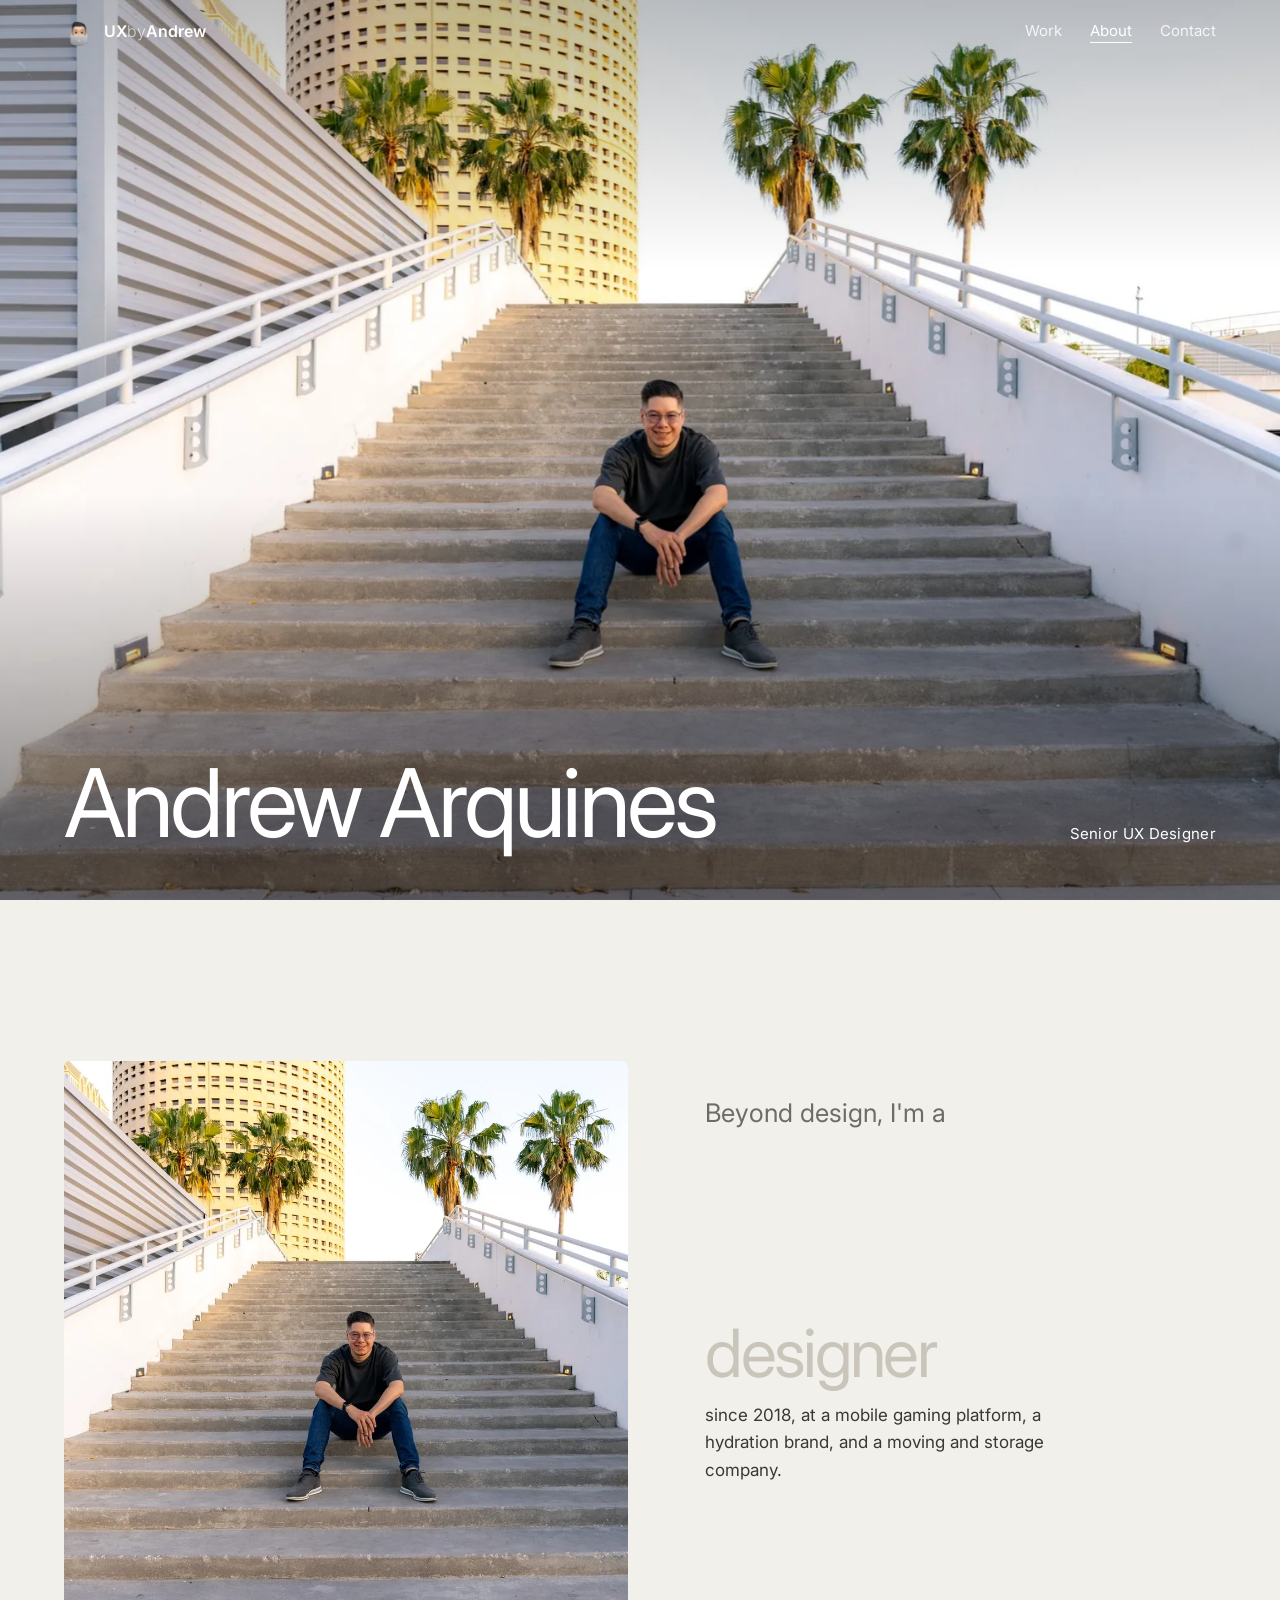
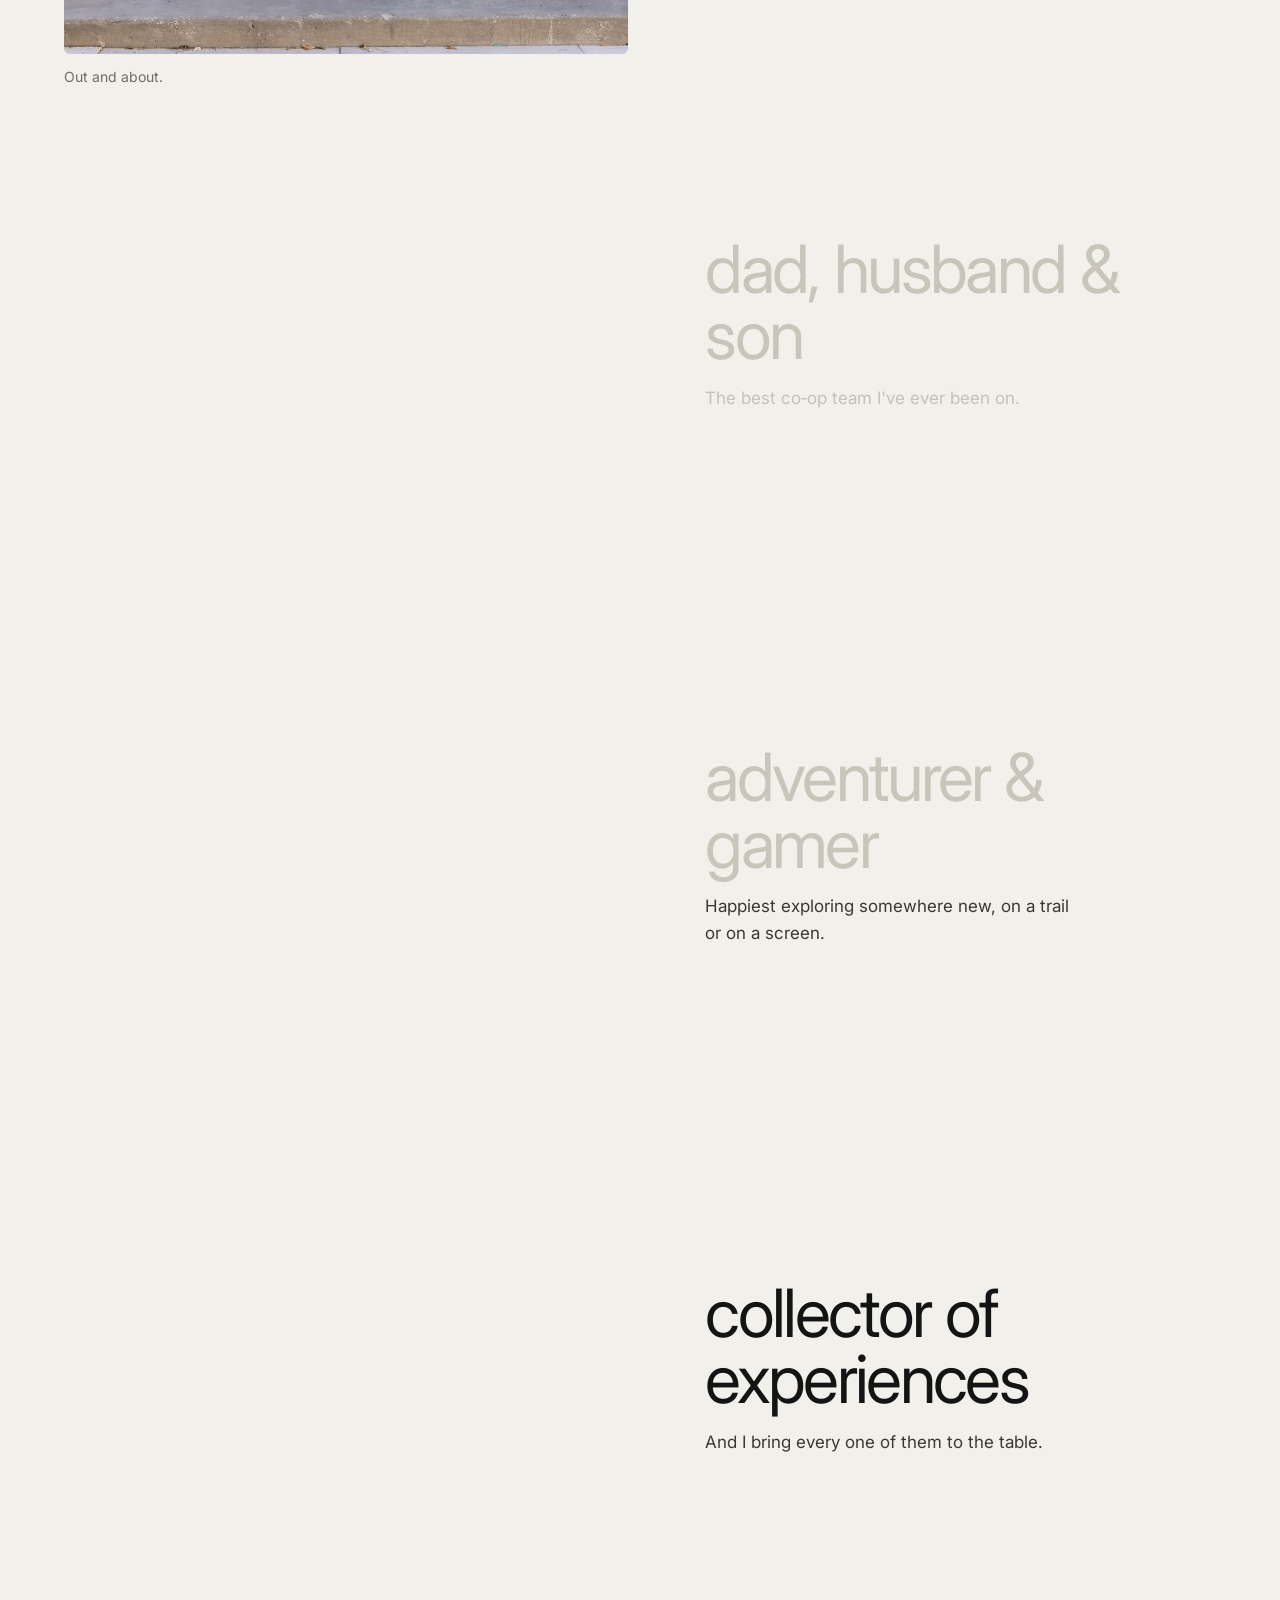
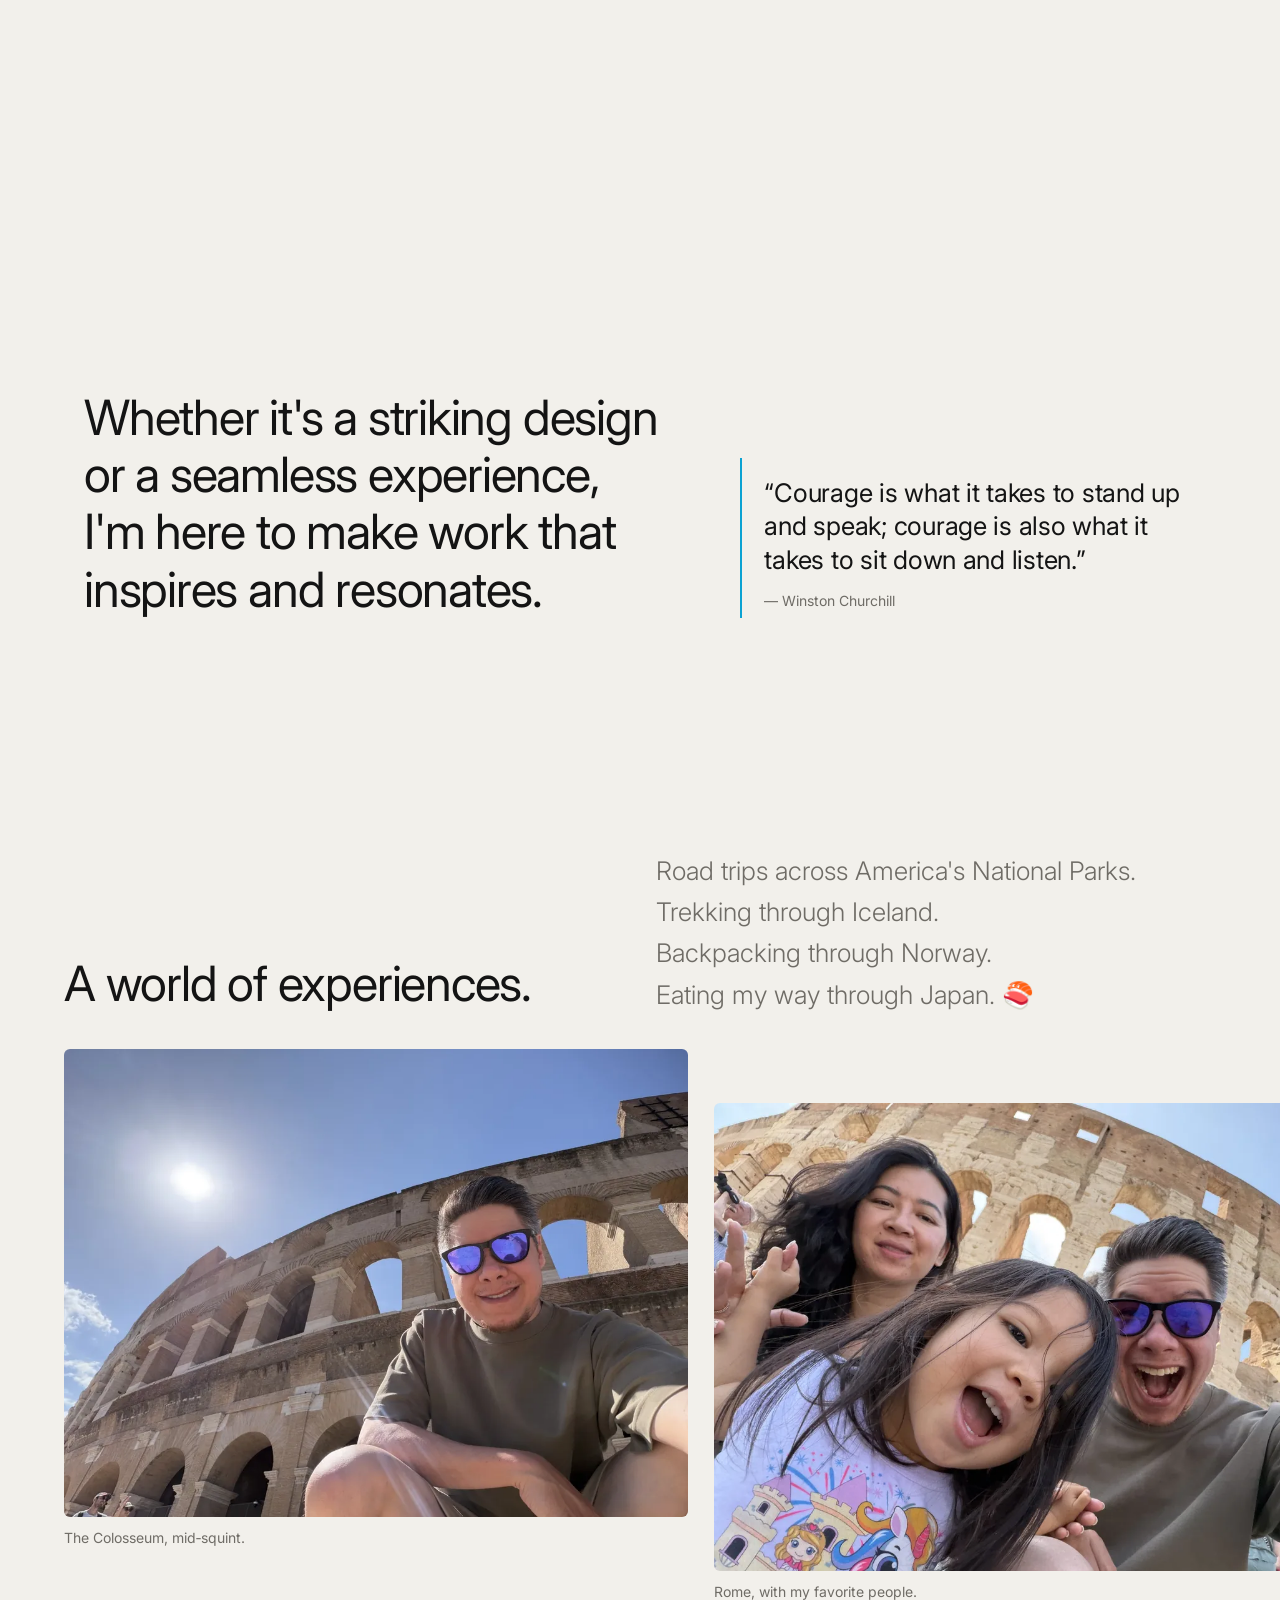
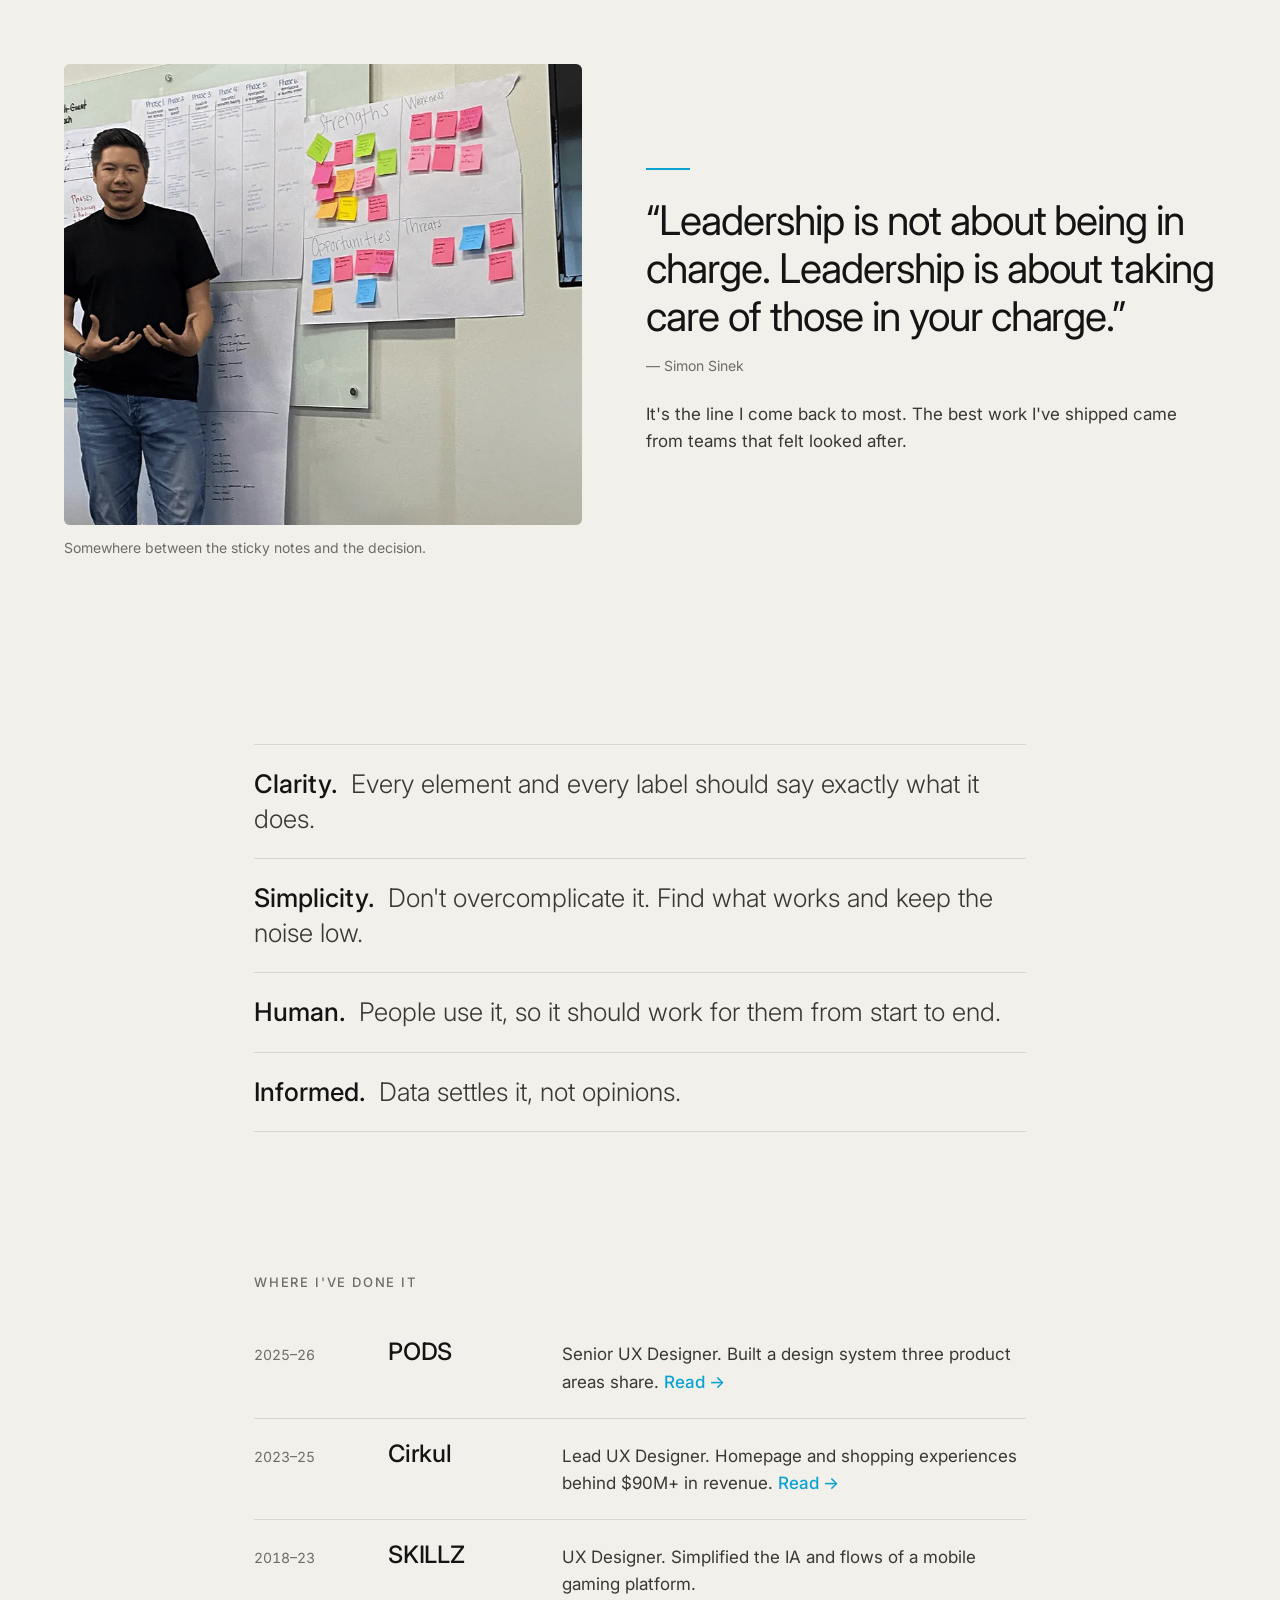
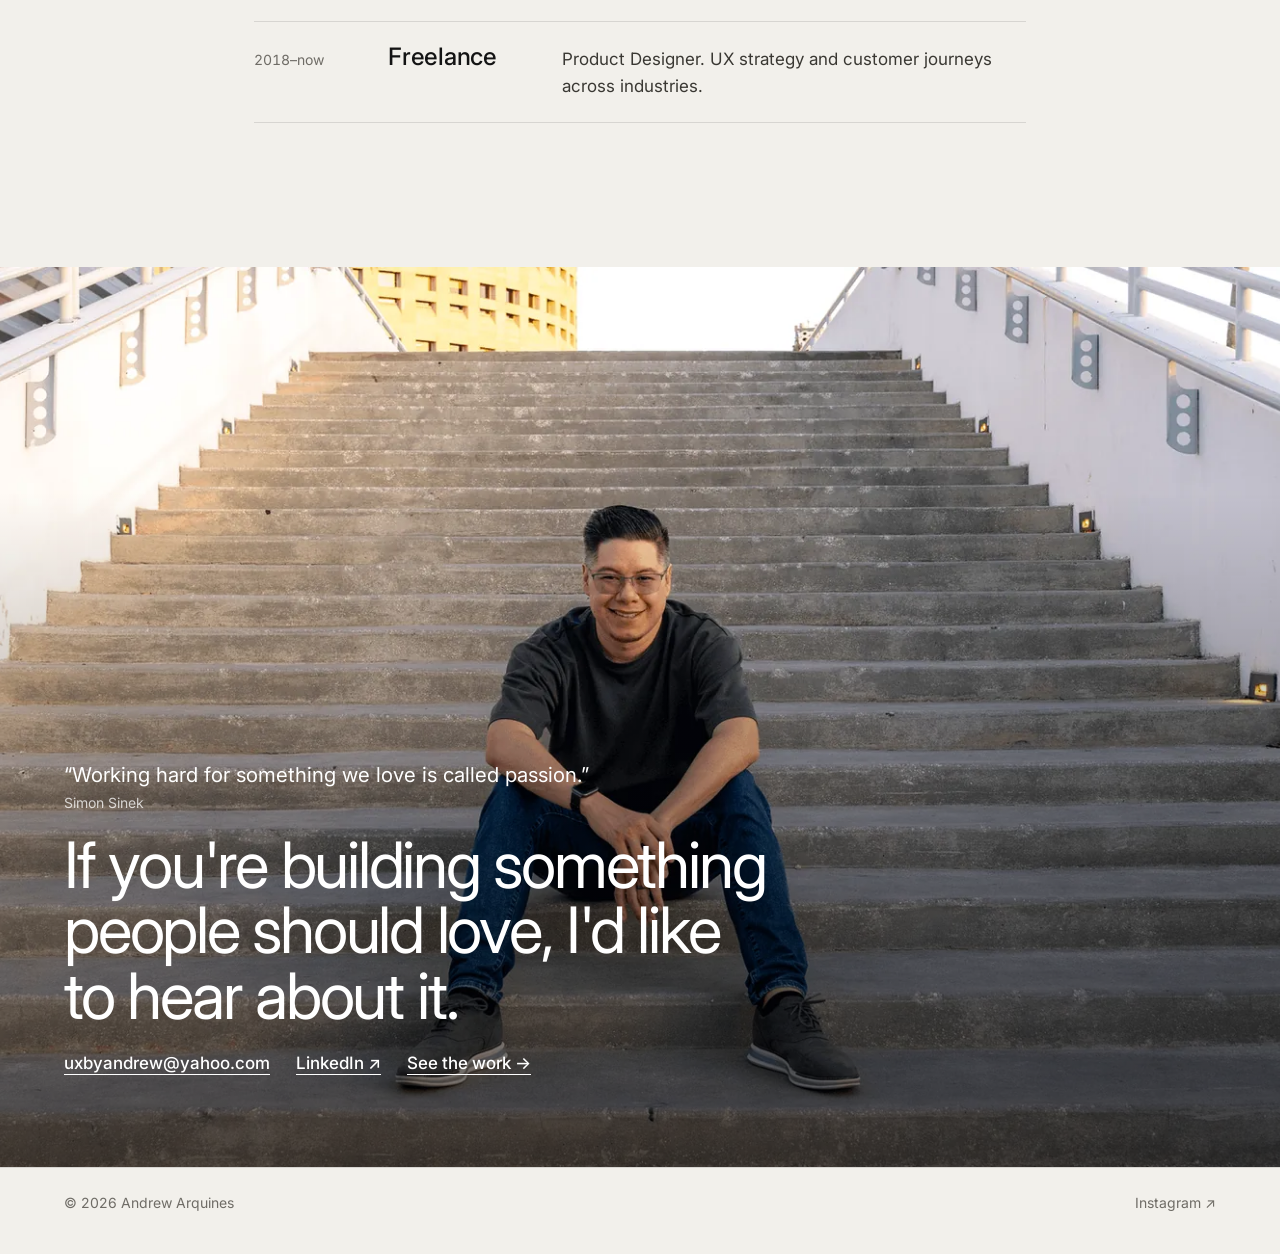
==== commit 47aa512d: "About page: pinned 'Beyond design' scene, travel strip, full-bleed close - 'Beyond design, I'm a ___" ====
--- a/about.html
+++ b/about.html
@@ -38,45 +38,54 @@
   </section>
 
   <main id="story">
-    <!-- 1 -->
-    <section class="chapter chapter--intro">
-      <p class="lede" data-r>Beyond design, I'm a dad, husband, son, adventurer, gamer, and collector of experiences.</p>
-      <p class="body" data-r>I've been designing since 2018, at a mobile gaming platform, a hydration brand, and a moving and storage company. Whether it's through a striking design or a seamless experience, I'm here to make work that inspires and resonates.</p>
+    <!-- 1 · Beyond design: sticky photo, lines swap it -->
+    <section class="beyond" data-beyond aria-labelledby="by-h">
+      <div class="beyond__stage">
+        <div class="beyond__photos" aria-hidden="true">
+          <img class="on" src="assets/img/andrew-workshop.webp" alt="" width="900" height="789">
+          <img src="assets/img/life-family.webp" alt="" width="1000" height="750">
+          <img src="assets/img/life-rome.webp" alt="" width="1000" height="750">
+          <img src="assets/img/hero-andrew.webp" alt="" width="1600" height="1066">
+        </div>
+        <p class="beyond__cap" aria-hidden="true" data-cap>Running a workshop.</p>
+      </div>
+      <div class="beyond__copy">
+        <h2 id="by-h" class="beyond__k">Beyond design, I'm a</h2>
+        <ol class="beyond__list">
+          <li class="on" data-i="0" data-cap="Running a workshop."><b>designer</b><span>since 2018, at a mobile gaming platform, a hydration brand, and a moving and storage company.</span></li>
+          <li data-i="1" data-cap="Rome, with my favorite people."><b>dad, husband &amp; son</b><span>The best co‑op team I've ever been on.</span></li>
+          <li data-i="2" data-cap="The Colosseum, mid‑squint."><b>adventurer &amp; gamer</b><span>Happiest exploring somewhere new, on a trail or on a screen.</span></li>
+          <li data-i="3" data-cap="Out and about."><b>collector of experiences</b><span>And I bring every one of them to the table.</span></li>
+        </ol>
+      </div>
     </section>
 
-    <!-- 2 · Family -->
-    <section class="spread spread--family">
-      <figure class="ph ph--wide" data-r>
-        <div class="ph__in" data-drift><img src="assets/img/life-family.webp" alt="Andrew, his wife, and their daughter laughing in a selfie in front of the Colosseum" width="1000" height="750" loading="lazy"></div>
-        <figcaption>Rome, with my favorite people.</figcaption>
-      </figure>
+    <section class="chapter chapter--mission">
+      <p class="lede" data-r>Whether it's a striking design or a seamless experience, I'm here to make work that inspires and resonates.</p>
       <aside class="aside" data-r>
-        <p class="aside__k">Life</p>
         <blockquote>“Courage is what it takes to stand up and speak; courage is also what it takes to sit down and listen.”</blockquote>
         <p class="aside__by">Winston Churchill</p>
       </aside>
     </section>
 
-    <!-- 3 · Travel -->
-    <section class="chapter">
-      <p class="lede" data-r>I bring a world of experiences to the table.</p>
-      <p class="places" data-r>
-        <span>Road trips across America's National Parks.</span>
-        <span>Trekking through Iceland.</span>
-        <span>Backpacking through Norway.</span>
-        <span>Eating my way through Japan.&nbsp;🍣</span>
-      </p>
-    </section>
-
-    <section class="pair">
-      <figure class="ph ph--tall" data-r>
-        <div class="ph__in" data-drift><img src="assets/img/life-rome.webp" alt="Andrew in sunglasses taking a selfie at the Colosseum" width="1000" height="750" loading="lazy"></div>
-        <figcaption>The Colosseum, mid‑squint.</figcaption>
-      </figure>
-      <figure class="ph ph--offset" data-r>
-        <div class="ph__in" data-drift><img src="assets/img/life-coast.webp" alt="Two people smiling in a selfie on a rocky coastline" width="960" height="721" loading="lazy"></div>
-        <figcaption>Rocky coast, good company.</figcaption>
-      </figure>
+    <!-- 3 · Travel strip -->
+    <section class="travel" data-travel aria-labelledby="tr-h">
+      <div class="travel__stage">
+        <div class="travel__head">
+          <h2 id="tr-h" class="lede">A world of experiences.</h2>
+          <p class="places">
+            <span>Road trips across America's National Parks.</span>
+            <span>Trekking through Iceland.</span>
+            <span>Backpacking through Norway.</span>
+            <span>Eating my way through Japan.&nbsp;🍣</span>
+          </p>
+        </div>
+        <div class="travel__strip" data-strip>
+          <figure><img src="assets/img/life-rome.webp" alt="Andrew in sunglasses taking a selfie at the Colosseum" width="1000" height="750" loading="lazy"><figcaption>The Colosseum, mid‑squint.</figcaption></figure>
+          <figure><img src="assets/img/life-family.webp" alt="Andrew, his wife, and their daughter laughing in a selfie in front of the Colosseum" width="1000" height="750" loading="lazy"><figcaption>Rome, with my favorite people.</figcaption></figure>
+          <figure><img src="assets/img/life-coast.webp" alt="Two people smiling in a selfie on a rocky coastline" width="960" height="721" loading="lazy"><figcaption>Rocky coast, good company.</figcaption></figure>
+        </div>
+      </div>
     </section>
 
     <!-- 4 · How I lead -->
@@ -114,16 +123,13 @@
       </ol>
     </section>
 
-    <!-- Close -->
-    <section class="close">
-      <figure class="ph ph--close" data-r>
-        <div class="ph__in" data-drift><img src="assets/img/andrew-steps.webp" alt="Andrew on the stairs, smiling" width="1400" height="934" loading="lazy"></div>
-      </figure>
-      <div class="close__txt" data-r>
-        <blockquote class="pull pull--sm">“Working hard for something we love is called passion.”</blockquote>
-        <p class="aside__by">Simon Sinek</p>
-        <p class="close__h">If you're building something people should love, I'd like to hear about it.</p>
-        <p class="close__links"><a href="mailto:uxbyandrew@yahoo.com">uxbyandrew@yahoo.com</a><a href="https://www.linkedin.com/in/andrewarq/" target="_blank" rel="noopener">LinkedIn ↗</a><a href="index.html#work">See the work →</a></p>
+    <!-- Close: full-bleed bookend -->
+    <section class="close" aria-labelledby="close-h">
+      <figure class="close__img" aria-hidden="true"><img src="assets/img/andrew-steps.webp" alt="" width="1400" height="934" loading="lazy"></figure>
+      <div class="close__txt">
+        <p class="close__q" data-r>“Working hard for something we love is called passion.” <span>Simon Sinek</span></p>
+        <h2 id="close-h" class="close__h" data-r>If you're building something people should love, I'd like to hear about it.</h2>
+        <p class="close__links" data-r><a href="mailto:uxbyandrew@yahoo.com">uxbyandrew@yahoo.com</a><a href="https://www.linkedin.com/in/andrewarq/" target="_blank" rel="noopener">LinkedIn ↗</a><a href="index.html#work">See the work →</a></p>
       </div>
     </section>
   </main>
--- a/about.css
+++ b/about.css
@@ -119,3 +119,75 @@
   .js [data-r], .js .ph[data-r] .ph__in, .js .ph[data-r] figcaption { opacity: 1; transform: none; clip-path: none; transition: none; }
   .ph__in img { transform: none !important; }
 }
+
+/* ==========================================================================
+   v2: beyond scene, travel strip, full-bleed close
+   ========================================================================== */
+/* Beyond design: photo stays, lines swap it */
+.beyond { position: relative; max-width: 1440px; margin: 0 auto; padding: 0 var(--gutter); display: grid; grid-template-columns: 1.05fr .95fr; gap: clamp(32px, 6vw, 96px); }
+.beyond__stage { position: sticky; top: 0; height: 100svh; display: flex; flex-direction: column; justify-content: center; padding: 90px 0 40px; }
+.beyond__photos { position: relative; width: 100%; aspect-ratio: 4 / 4.2; max-height: 74svh; border-radius: 6px; overflow: hidden; background: #ddd8cc; }
+.beyond__photos img { position: absolute; inset: 0; width: 100%; height: 100%; object-fit: cover; opacity: 0; transform: scale(1.06); transition: opacity .9s var(--ease), transform 1.6s var(--ease); }
+.beyond__photos img.on { opacity: 1; transform: none; }
+.beyond__cap { margin-top: 12px; font-size: 14px; color: var(--muted); transition: opacity .4s; }
+.beyond__copy { padding: 22svh 0 30svh; }
+.beyond__k { position: sticky; top: 96px; font: 400 clamp(22px, 2vw, 28px)/1.2 var(--display); color: var(--muted); padding-bottom: 12px; background: linear-gradient(var(--paper) 70%, transparent); z-index: 1; }
+.beyond__list li { min-height: 58svh; display: flex; flex-direction: column; justify-content: center; }
+.beyond__list b { font: 400 clamp(40px, 5.2vw, 84px)/1 var(--display); letter-spacing: -.04em; color: #c9c5bb; transition: color .5s var(--ease); }
+.beyond__list span { display: block; margin-top: 16px; max-width: 34ch; font-size: clamp(17px, 1.3vw, 19px); color: #3a3833; opacity: .25; transition: opacity .5s var(--ease); }
+.beyond__list li.on b { color: var(--ink); }
+.beyond__list li.on span { opacity: 1; }
+
+.chapter--mission { display: grid; grid-template-columns: 1.3fr 1fr; gap: clamp(32px, 5vw, 72px); max-width: 1240px; align-items: end; padding-top: clamp(60px, 10vh, 120px); }
+.chapter--mission .aside { padding-bottom: 6px; border-left: 2px solid var(--accent); padding-left: 22px; }
+
+/* Travel: the strip slides sideways while the section is pinned */
+.travel { position: relative; height: 260svh; }
+.travel__stage { position: sticky; top: 0; height: 100svh; overflow: hidden; display: grid; grid-template-rows: auto 1fr; align-content: center; gap: clamp(24px, 4vh, 44px); padding: 90px 0 40px; }
+.travel__head { display: grid; grid-template-columns: 1fr 1fr; gap: 32px; align-items: end; padding: 0 var(--gutter); max-width: 1440px; width: 100%; margin: 0 auto; }
+.travel__head .places { margin-top: 0; }
+.travel__strip { display: flex; gap: clamp(16px, 2vw, 28px); padding: 0 var(--gutter); width: max-content; will-change: transform; align-items: flex-start; }
+.travel__strip figure { margin: 0; flex: none; }
+.travel__strip img { height: min(52svh, 520px); width: auto; border-radius: 6px; object-fit: cover; }
+.travel__strip figure:nth-child(2) { margin-top: 6svh; }
+.travel__strip figcaption { margin-top: 10px; font-size: 14px; color: var(--muted); }
+
+/* Full-bleed close */
+.close { position: relative; display: grid; align-items: end; grid-template-columns: 1fr; max-width: none; min-height: 100svh; padding: 0 var(--gutter) clamp(48px, 10vh, 100px); color: #fff; overflow: hidden; isolation: isolate; }
+.close__img { position: absolute; inset: 0; z-index: -1; margin: 0; }
+.close__img img { width: 100%; height: 100%; object-fit: cover; object-position: 50% 60%; }
+.close__img::after { content: ""; position: absolute; inset: 0; background: linear-gradient(180deg, rgba(0,0,0,0) 25%, rgba(0,0,0,.6) 100%); }
+.close__txt { max-width: 1440px; width: 100%; margin: 0 auto; }
+.close__q { font: 400 clamp(18px, 1.6vw, 22px)/1.4 var(--display); opacity: .9; }
+.close__q span { display: block; margin-top: 6px; font: 400 14px/1 var(--body); opacity: .75; }
+.close__h { margin-top: 22px; max-width: 18ch; font: 400 clamp(36px, 5vw, 76px)/1.02 var(--display); letter-spacing: -.035em; color: #fff; }
+.close .close__links a:hover { color: #9be3f5; }
+.foot { margin-top: 0; }
+
+@media (max-width: 860px) {
+  .beyond { grid-template-columns: 1fr; }
+  .beyond__stage { position: sticky; top: 56px; height: auto; z-index: 2; padding: 12px 0; background: var(--paper); }
+  .beyond__photos { aspect-ratio: 4 / 3; max-height: 34svh; }
+  .beyond__cap { display: none; }
+  .beyond__copy { padding: 4svh 0 14svh; }
+  .beyond__k { position: static; }
+  .beyond__list li { min-height: 46svh; }
+  .chapter--mission { grid-template-columns: 1fr; }
+  .travel { height: auto; }
+  .travel__stage { position: static; height: auto; padding: 72px 0; }
+  .travel__head { grid-template-columns: 1fr; }
+  .travel__strip { width: auto; overflow-x: auto; scroll-snap-type: x mandatory; scrollbar-width: none; transform: none !important; }
+  .travel__strip figure { scroll-snap-align: start; }
+  .travel__strip img { height: 46vw; min-height: 220px; }
+}
+@media (prefers-reduced-motion: reduce) {
+  .travel { height: auto; } .travel__stage { position: static; height: auto; }
+  .travel__strip { width: auto; flex-wrap: wrap; transform: none !important; }
+  .beyond__list li span { opacity: 1; } .beyond__list b { color: var(--ink); }
+}
+html:not(.js) .travel { height: auto; } html:not(.js) .travel__stage { position: static; height: auto; }
+html:not(.js) .travel__strip { width: auto; flex-wrap: wrap; }
+html:not(.js) .beyond__list span { opacity: 1; } html:not(.js) .beyond__list b { color: var(--ink); }
+.travel__stage { grid-template-columns: minmax(0, 1fr); }
+.beyond__k { top: 60px; padding-top: 30px; background: var(--paper); margin-top: -30px; }
+.beyond__photos img:nth-child(4) { object-position: 50% 62%; }
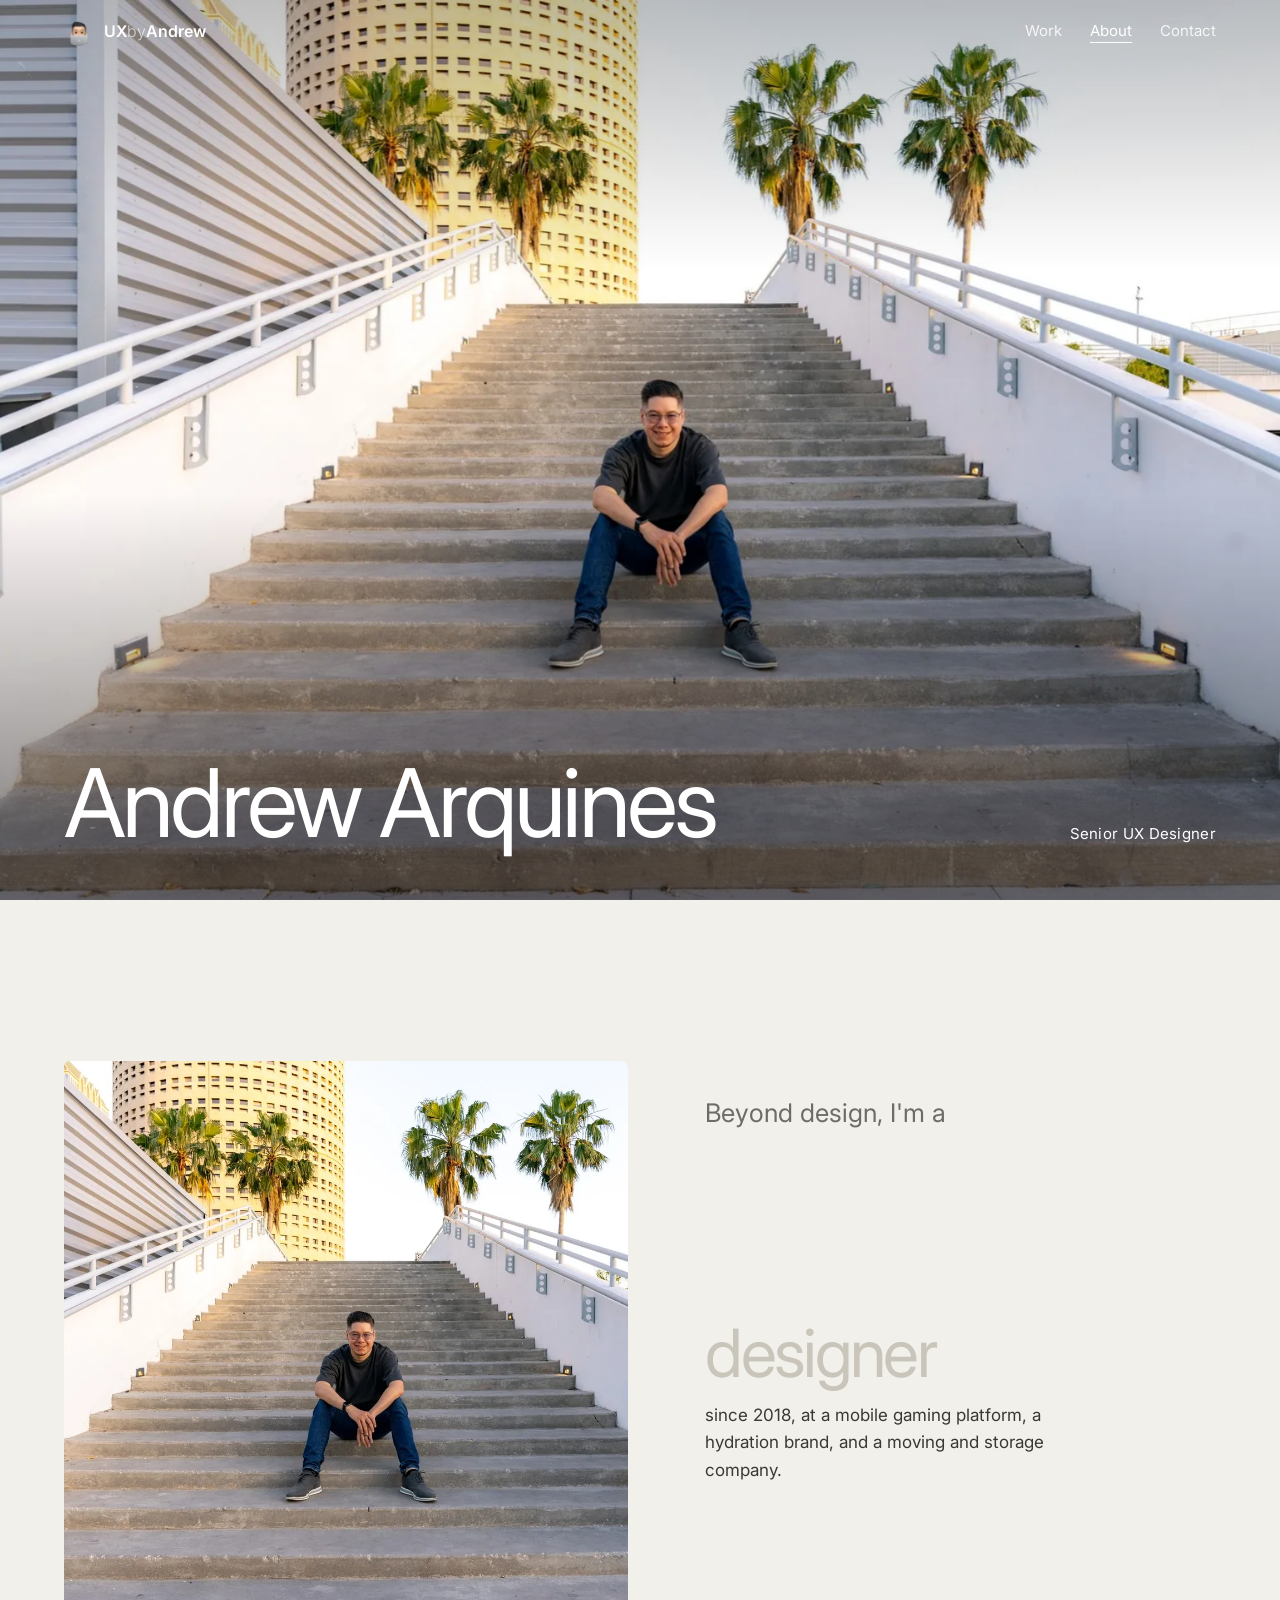
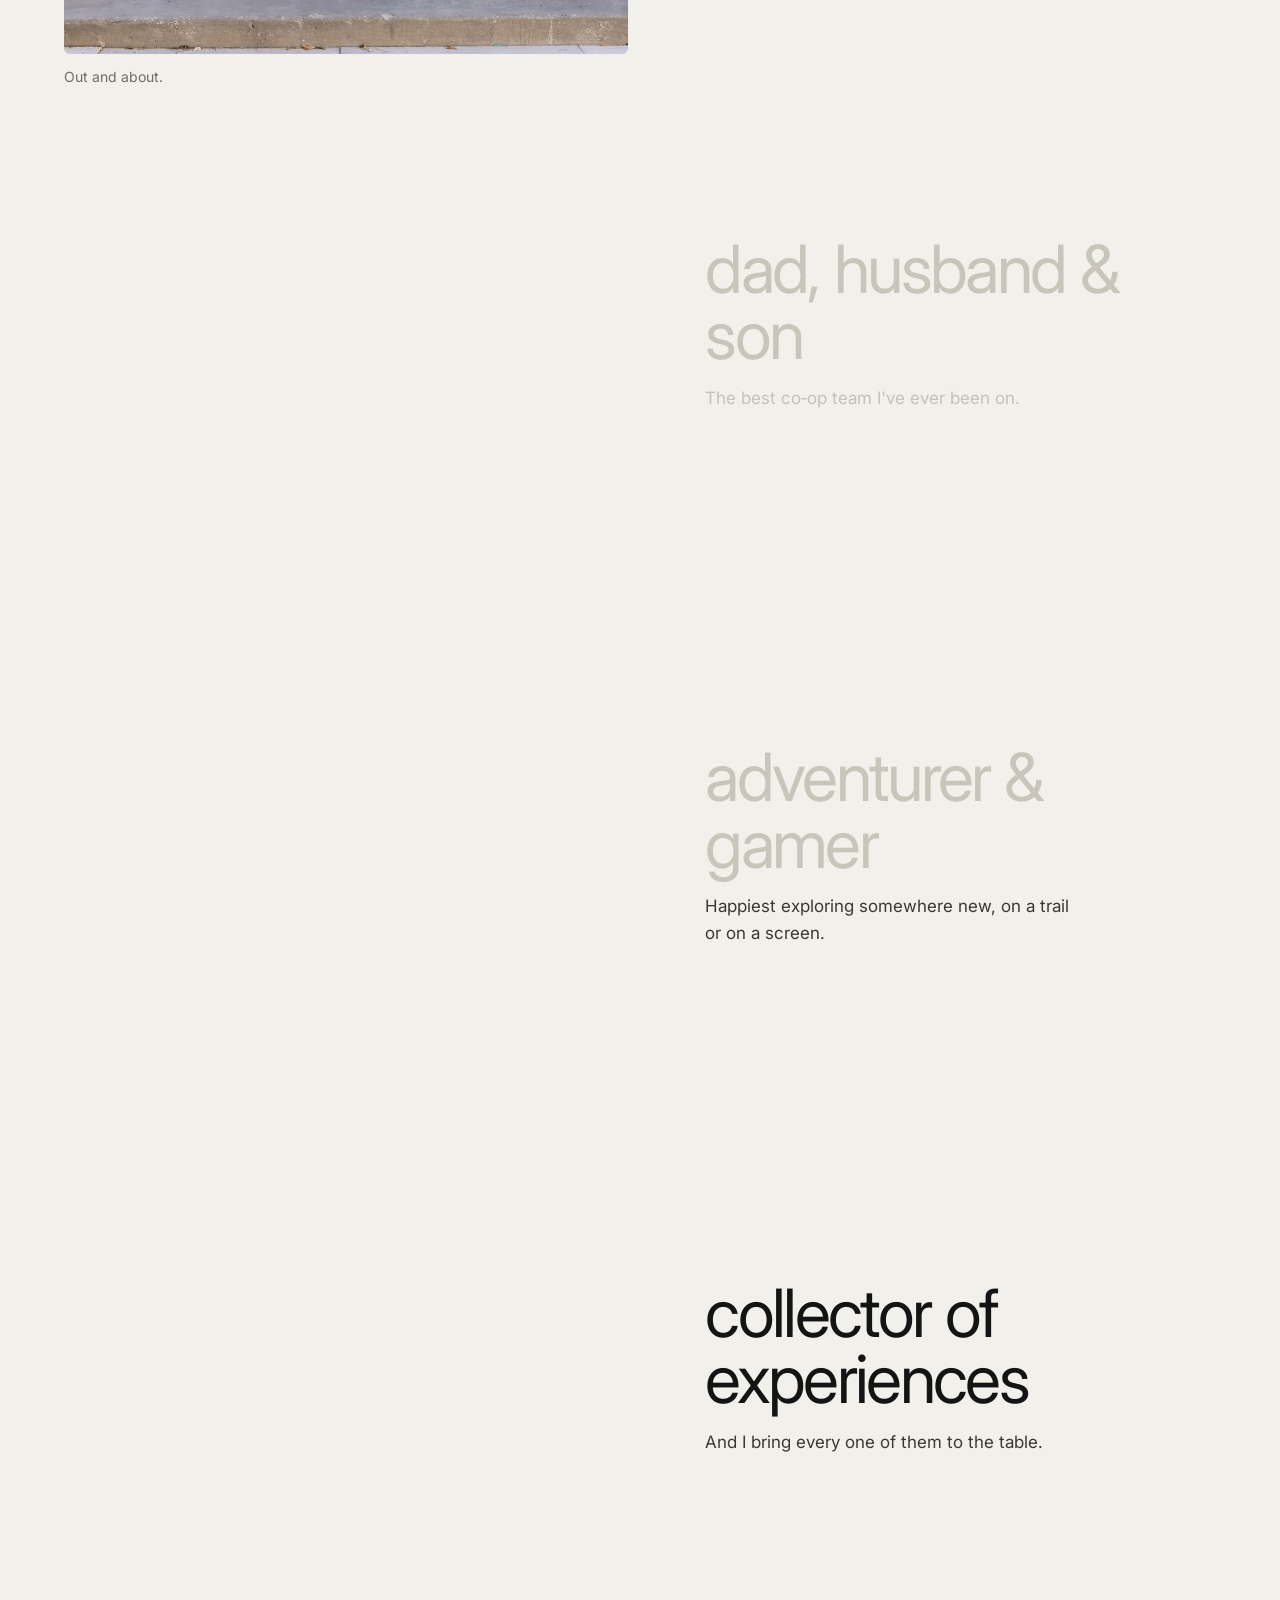
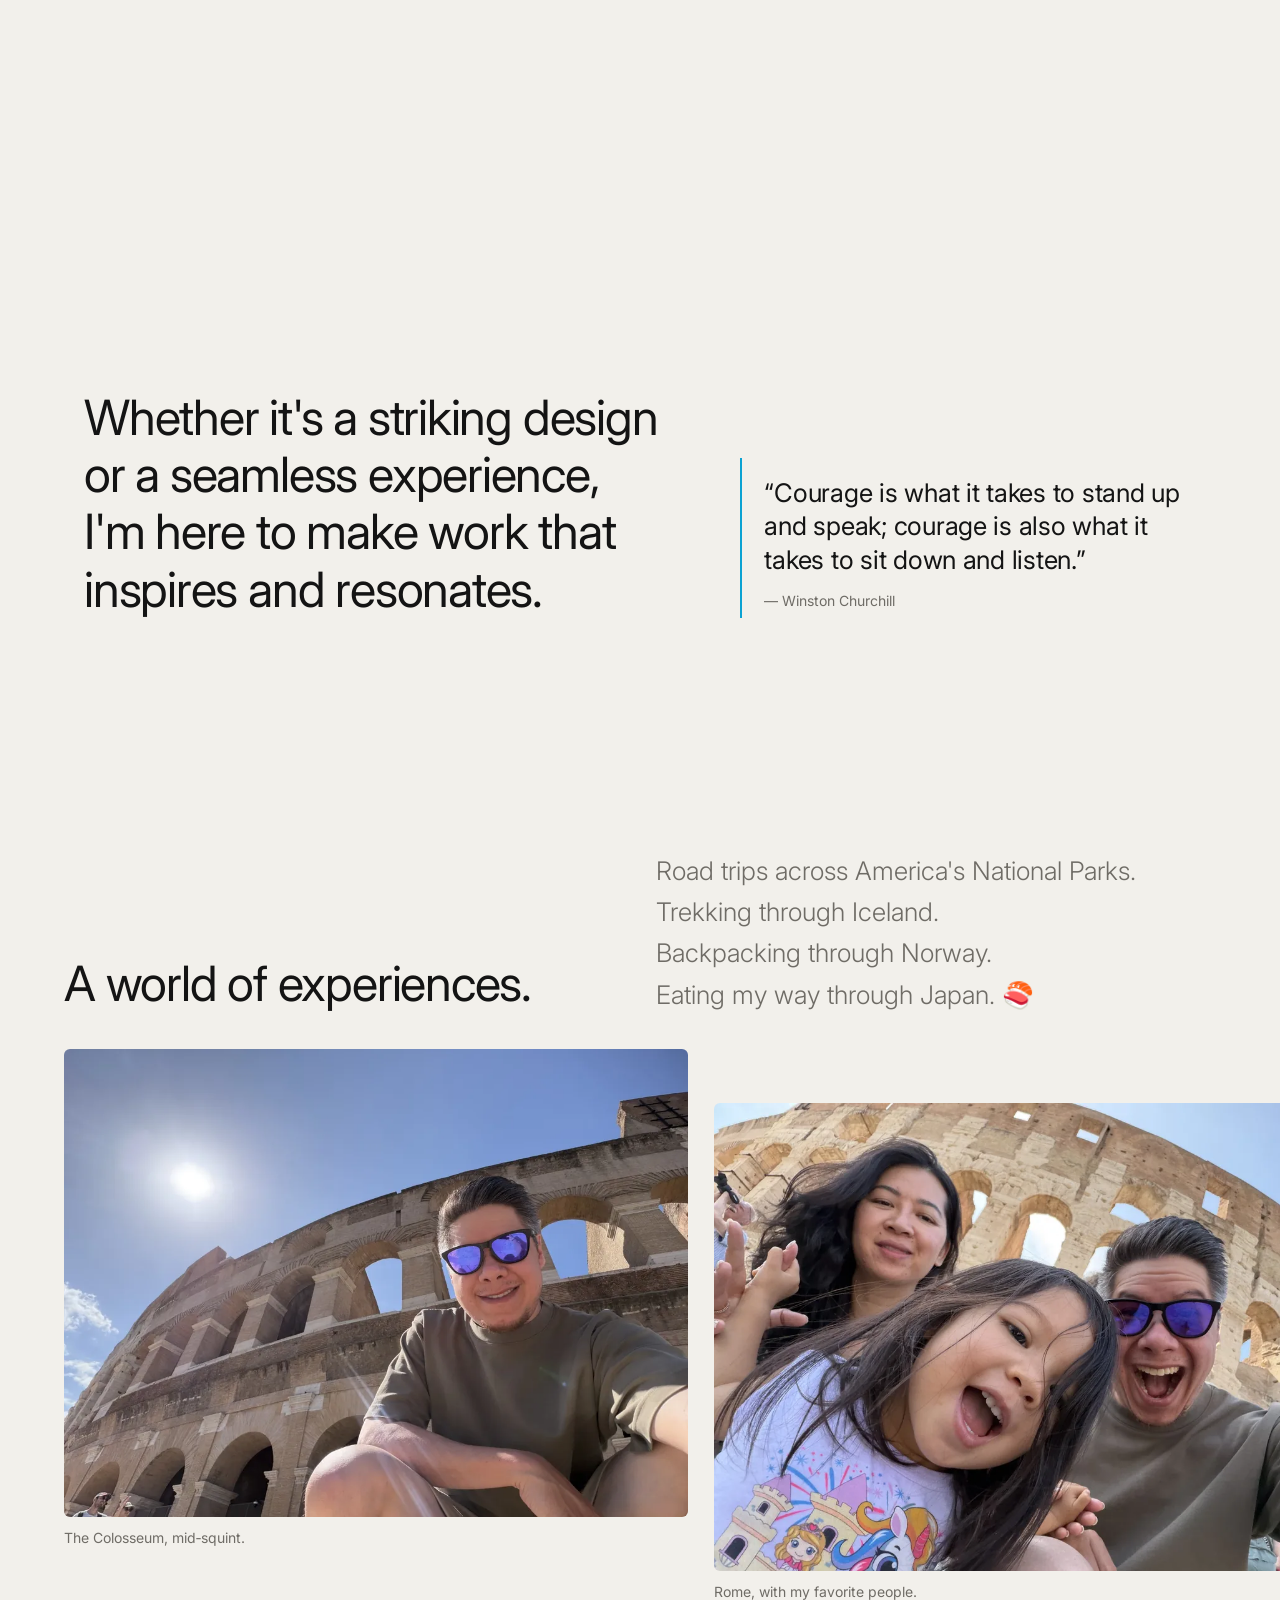
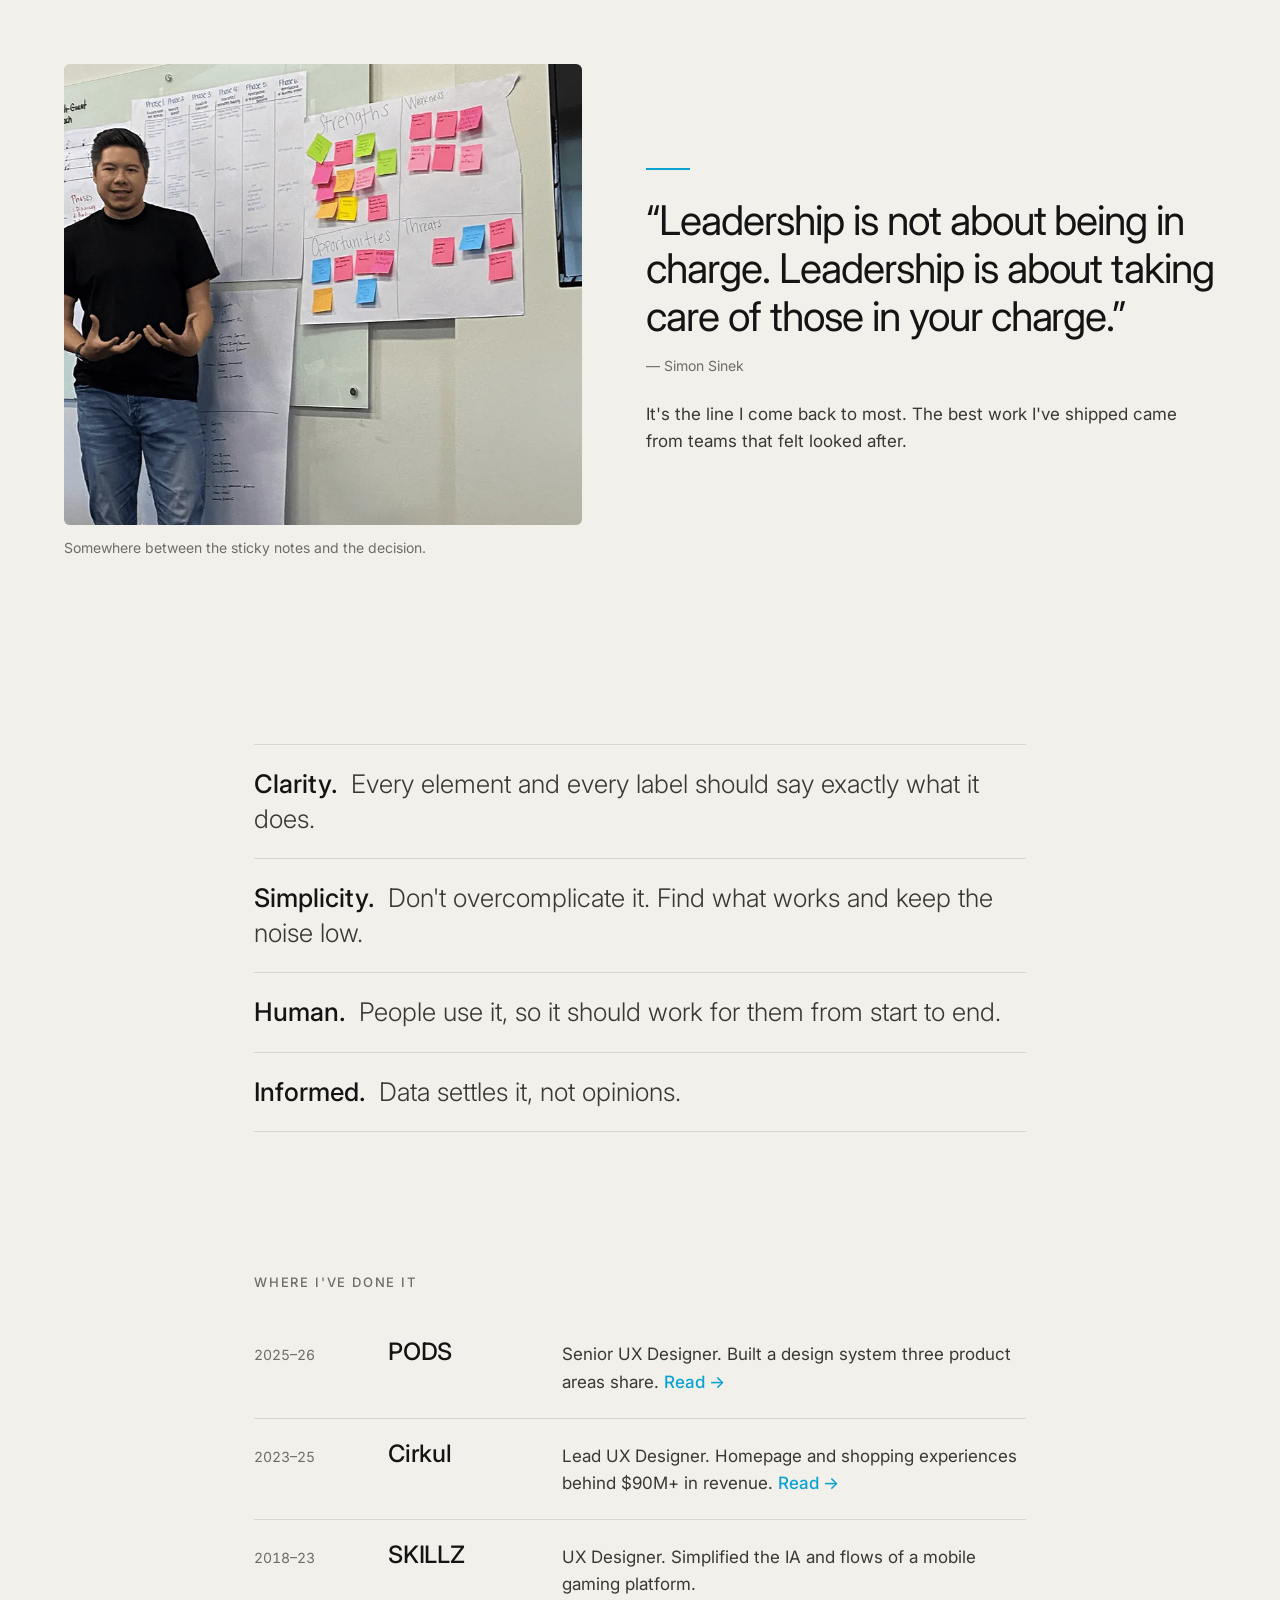
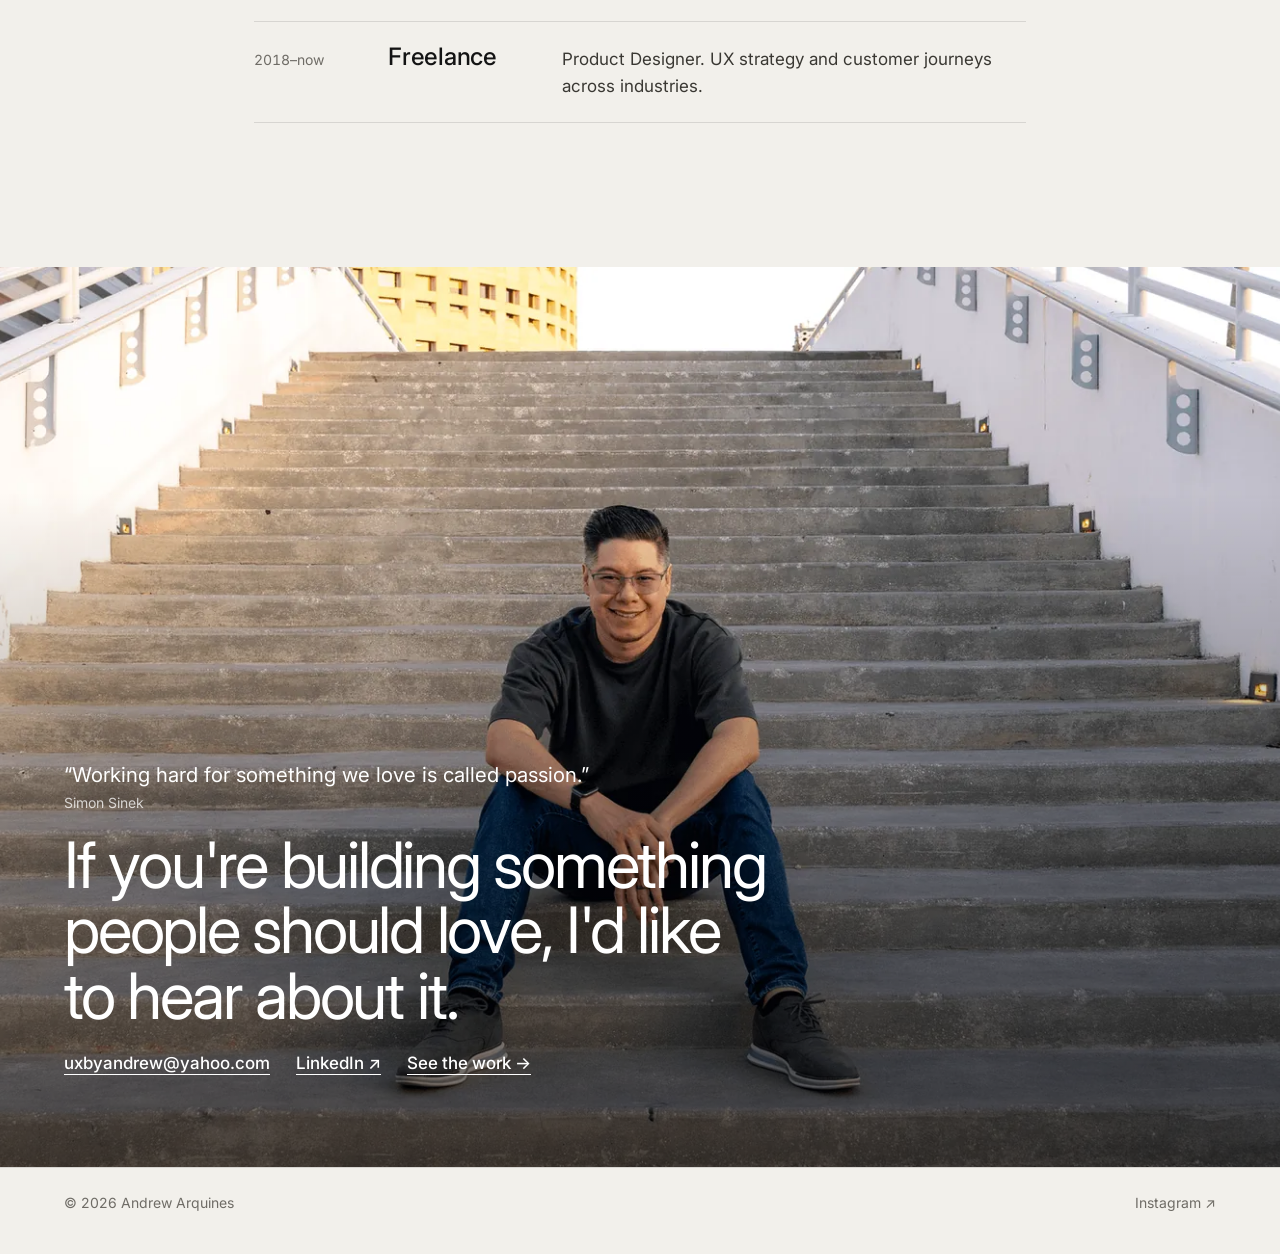
==== commit 6f4ffb05: "Bump asset version to trigger a fresh Pages deploy Co-Authored-By: Claude Opus 5.5 <noreply@anthropi" ====
--- a/about.html
+++ b/about.html
@@ -13,7 +13,7 @@
   <link rel="preconnect" href="https://fonts.gstatic.com" crossorigin>
   <link href="https://fonts.googleapis.com/css2?family=Inter:wght@300;400;500;600&display=swap" rel="stylesheet">
   <link href="https://api.fontshare.com/v2/css?f[]=chillax@300,400,500&display=swap" rel="stylesheet">
-  <link rel="stylesheet" href="about.css">
+  <link rel="stylesheet" href="about.css?v=202611041957">
 </head>
 
 <body>
@@ -135,6 +135,6 @@
   </main>
 
   <footer class="foot"><span>© <span data-year>2026</span> Andrew Arquines</span><a href="https://www.instagram.com/uxbyandrew" target="_blank" rel="noopener">Instagram ↗</a></footer>
-  <script src="about.js" defer></script>
+  <script src="about.js?v=202611041957" defer></script>
 </body>
 </html>
